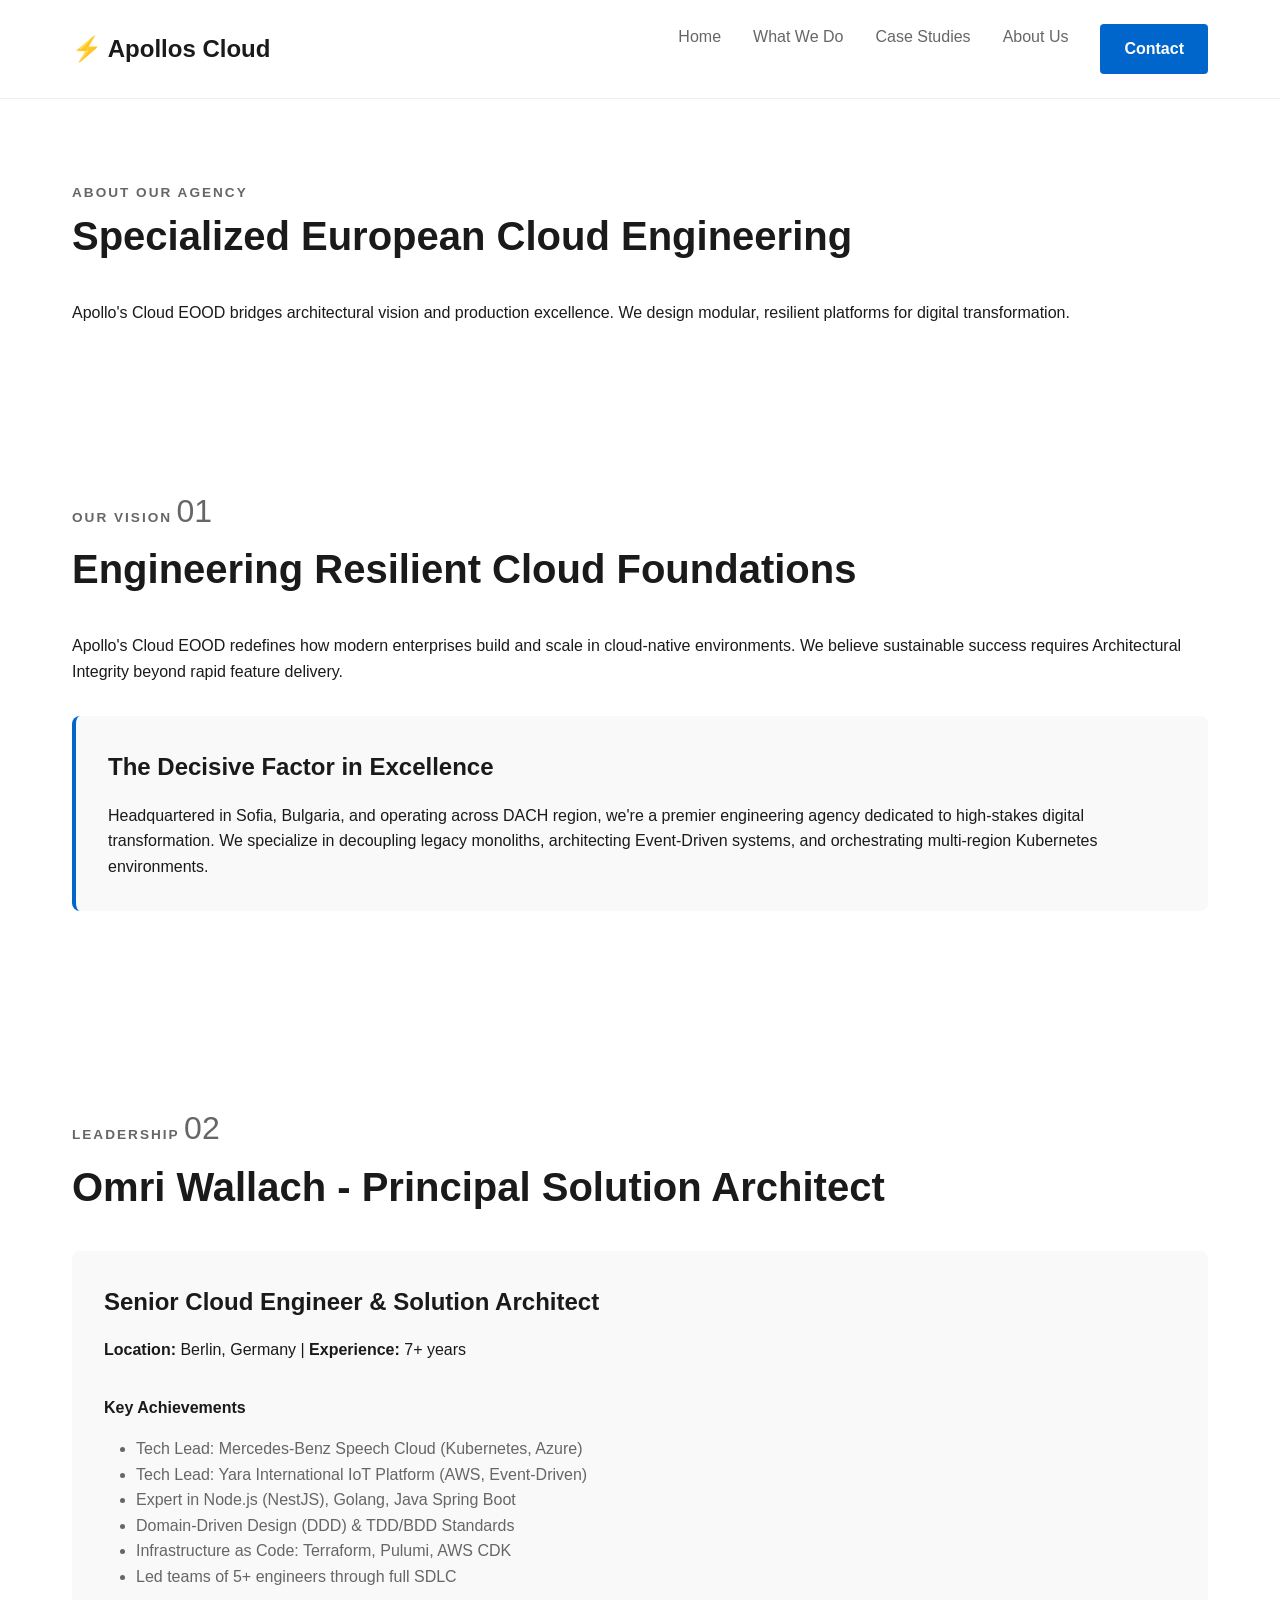
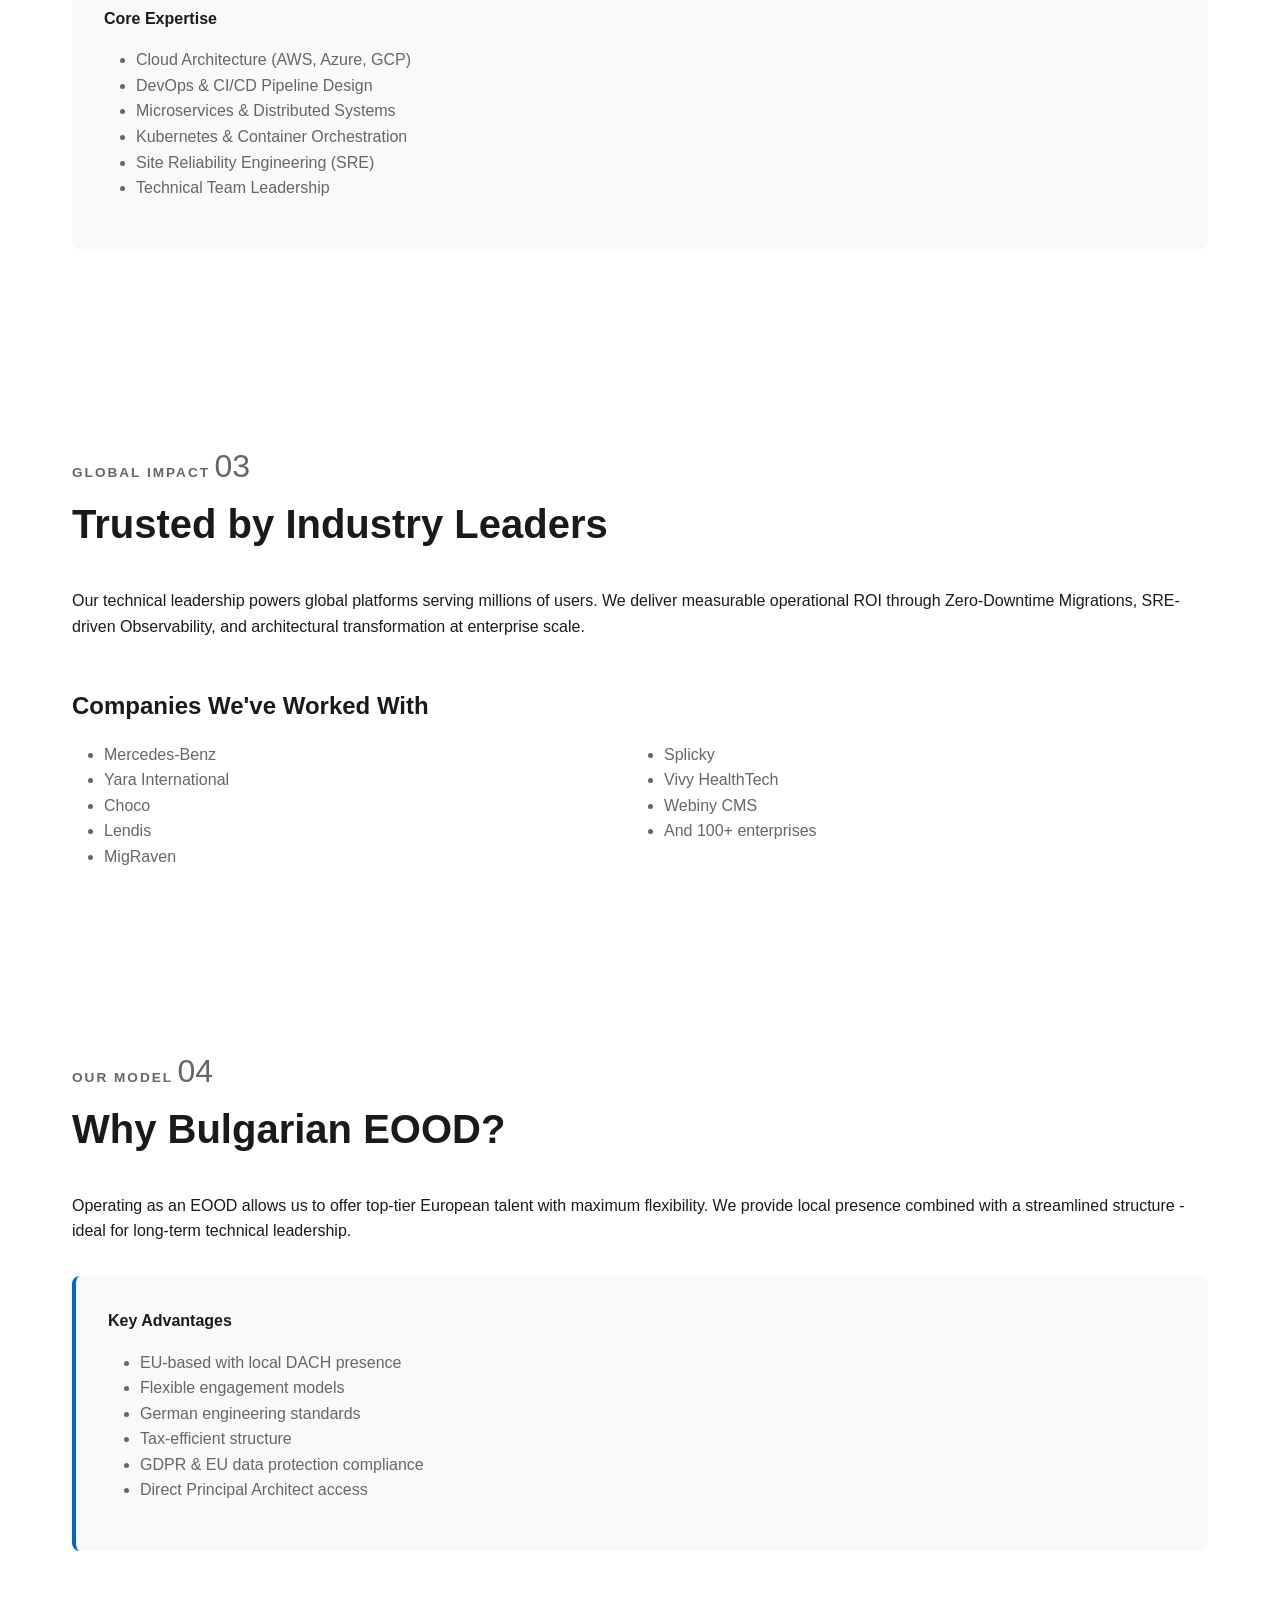
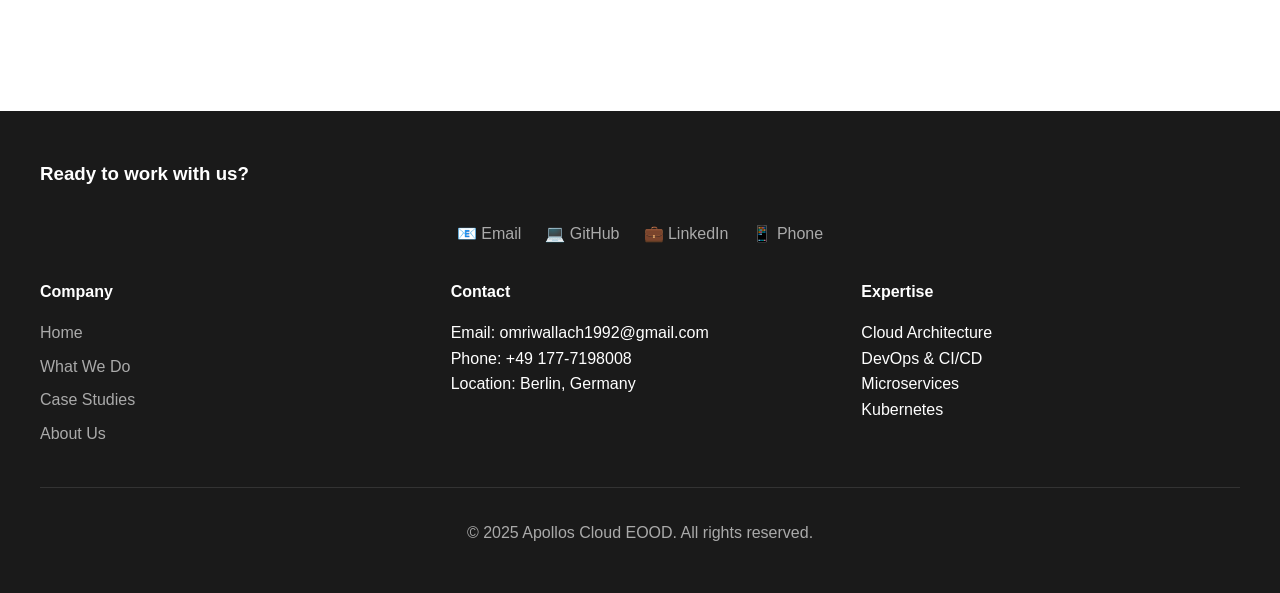
==== about-us.html @ 838e136a "feat: Add final pages - about-us and contact - about-us.html: Company vision, Omri Wallach profile, " ====
<!DOCTYPE html>
<html lang="en">
<head>
    <meta charset="UTF-8">
    <meta name="viewport" content="width=device-width, initial-scale=1.0">
    <meta name="description" content="About Us - Apollo's Cloud EOOD Leadership">
    <title>About Us | Apollos Cloud EOOD</title>
    <style>
        * { margin: 0; padding: 0; box-sizing: border-box; }
        :root {
            --primary-bg: #ffffff;
            --primary-text: #1a1a1a;
            --secondary-text: #666666;
            --accent-color: #0066cc;
            --border-color: #eeeeee;
            --light-bg: #f9f9f9;
        }
        body { font-family: -apple-system, BlinkMacSystemFont, 'Segoe UI', 'Roboto', sans-serif; color: var(--primary-text); background: var(--primary-bg); line-height: 1.6; }
        header { position: sticky; top: 0; background: var(--primary-bg); border-bottom: 1px solid var(--border-color); padding: 1.5rem 0; z-index: 1000; }
        .header-container { max-width: 1200px; margin: 0 auto; padding: 0 2rem; display: flex; justify-content: space-between; align-items: center; }
        .logo { font-size: 1.5rem; font-weight: 700; text-decoration: none; color: var(--primary-text); }
        nav { display: flex; gap: 2rem; }
        nav a { color: var(--secondary-text); text-decoration: none; font-weight: 500; transition: color 0.3s ease; }
        nav a:hover { color: var(--accent-color); }
        .cta-button { background: var(--accent-color); color: white; padding: 0.75rem 1.5rem; border-radius: 4px; text-decoration: none; font-weight: 600; }
        section { padding: 5rem 2rem; max-width: 1200px; margin: 0 auto; }
        .section-label { font-size: 0.85rem; color: var(--secondary-text); font-weight: 700; letter-spacing: 2px; text-transform: uppercase; margin-bottom: 1rem; }
        .section-number { font-size: 2rem; color: var(--secondary-text); font-weight: 300; margin-bottom: 2rem; }
        section h2 { font-size: 2.5rem; margin-bottom: 2rem; }
        section h3 { font-size: 1.5rem; margin-bottom: 1rem; }
        .team-member { padding: 2rem; background: var(--light-bg); border-radius: 8px; margin: 2rem 0; }
        .team-member h3 { margin-top: 0; }
        .highlight { background: var(--light-bg); padding: 2rem; border-radius: 8px; margin: 2rem 0; border-left: 4px solid var(--accent-color); }
        footer { background: var(--primary-text); color: white; padding: 3rem 2rem; margin-top: 3rem; }
        .footer-container { max-width: 1200px; margin: 0 auto; }
        .footer-grid { display: grid; grid-template-columns: repeat(auto-fit, minmax(250px, 1fr)); gap: 2rem; margin-bottom: 2rem; }
        .footer-section h4 { margin-bottom: 1rem; }
        .footer-section a { display: block; color: #aaaaaa; text-decoration: none; margin-bottom: 0.5rem; }
        .footer-bottom { border-top: 1px solid #333333; padding-top: 2rem; text-align: center; color: #aaaaaa; }
        .contact-links { display: flex; gap: 1.5rem; flex-wrap: wrap; justify-content: center; margin: 2rem 0; }
        .contact-link { color: #aaaaaa; text-decoration: none; }
        @media (max-width: 768px) { nav { display: none; } section h2 { font-size: 1.8rem; } }
    </style>
</head>
<body>
    <header>
        <div class="header-container">
            <a href="index.html" class="logo">⚡ Apollos Cloud</a>
            <nav>
                <a href="index.html">Home</a>
                <a href="what-we-do.html">What We Do</a>
                <a href="case-studies.html">Case Studies</a>
                <a href="about-us.html">About Us</a>
                <a href="contact.html" class="cta-button">Contact</a>
            </nav>
        </div>
    </header>

    <section>
        <span class="section-label">About Our Agency</span>
        <h2>Specialized European Cloud Engineering</h2>
        <p>Apollo's Cloud EOOD bridges architectural vision and production excellence. We design modular, resilient platforms for digital transformation.</p>
    </section>

    <section>
        <span class="section-label">Our Vision</span>
        <span class="section-number">01</span>
        <h2>Engineering Resilient Cloud Foundations</h2>
        <p>Apollo's Cloud EOOD redefines how modern enterprises build and scale in cloud-native environments. We believe sustainable success requires Architectural Integrity beyond rapid feature delivery.</p>
        <div class="highlight">
            <h3>The Decisive Factor in Excellence</h3>
            <p>Headquartered in Sofia, Bulgaria, and operating across DACH region, we're a premier engineering agency dedicated to high-stakes digital transformation. We specialize in decoupling legacy monoliths, architecting Event-Driven systems, and orchestrating multi-region Kubernetes environments.</p>
        </div>
    </section>

    <section>
        <span class="section-label">Leadership</span>
        <span class="section-number">02</span>
        <h2>Omri Wallach - Principal Solution Architect</h2>
        
        <div class="team-member">
            <h3>Senior Cloud Engineer & Solution Architect</h3>
            <p><strong>Location:</strong> Berlin, Germany | <strong>Experience:</strong> 7+ years</p>
            
            <h4 style="margin-top: 2rem;">Key Achievements</h4>
            <ul style="margin: 1rem 0 1rem 2rem; color: var(--secondary-text);">
                <li>Tech Lead: Mercedes-Benz Speech Cloud (Kubernetes, Azure)</li>
                <li>Tech Lead: Yara International IoT Platform (AWS, Event-Driven)</li>
                <li>Expert in Node.js (NestJS), Golang, Java Spring Boot</li>
                <li>Domain-Driven Design (DDD) & TDD/BDD Standards</li>
                <li>Infrastructure as Code: Terraform, Pulumi, AWS CDK</li>
                <li>Led teams of 5+ engineers through full SDLC</li>
            </ul>

            <h4>Core Expertise</h4>
            <ul style="margin: 1rem 0 1rem 2rem; color: var(--secondary-text);">
                <li>Cloud Architecture (AWS, Azure, GCP)</li>
                <li>DevOps & CI/CD Pipeline Design</li>
                <li>Microservices & Distributed Systems</li>
                <li>Kubernetes & Container Orchestration</li>
                <li>Site Reliability Engineering (SRE)</li>
                <li>Technical Team Leadership</li>
            </ul>
        </div>
    </section>

    <section>
        <span class="section-label">Global Impact</span>
        <span class="section-number">03</span>
        <h2>Trusted by Industry Leaders</h2>
        <p>Our technical leadership powers global platforms serving millions of users. We deliver measurable operational ROI through Zero-Downtime Migrations, SRE-driven Observability, and architectural transformation at enterprise scale.</p>

        <h3 style="margin-top: 3rem;">Companies We've Worked With</h3>
        <ul style="margin: 1rem 0 1rem 2rem; color: var(--secondary-text); columns: 2;">
            <li>Mercedes-Benz</li>
            <li>Yara International</li>
            <li>Choco</li>
            <li>Lendis</li>
            <li>MigRaven</li>
            <li>Splicky</li>
            <li>Vivy HealthTech</li>
            <li>Webiny CMS</li>
            <li>And 100+ enterprises</li>
        </ul>
    </section>

    <section>
        <span class="section-label">Our Model</span>
        <span class="section-number">04</span>
        <h2>Why Bulgarian EOOD?</h2>
        <p>Operating as an EOOD allows us to offer top-tier European talent with maximum flexibility. We provide local presence combined with a streamlined structure - ideal for long-term technical leadership.</p>
        
        <div class="highlight">
            <h4>Key Advantages</h4>
            <ul style="margin: 1rem 0 1rem 2rem; color: var(--secondary-text);">
                <li>EU-based with local DACH presence</li>
                <li>Flexible engagement models</li>
                <li>German engineering standards</li>
                <li>Tax-efficient structure</li>
                <li>GDPR & EU data protection compliance</li>
                <li>Direct Principal Architect access</li>
            </ul>
        </div>
    </section>

    <footer>
        <div class="footer-container">
            <h3>Ready to work with us?</h3>
            <div class="contact-links">
                <a href="mailto:omriwallach1992@gmail.com" class="contact-link">📧 Email</a>
                <a href="https://github.com/omriwa" target="_blank" class="contact-link">💻 GitHub</a>
                <a href="https://linkedin.com/in/omri-wallach-19989a113" target="_blank" class="contact-link">💼 LinkedIn</a>
                <a href="tel:+4901771198008" class="contact-link">📱 Phone</a>
            </div>
            <div class="footer-grid">
                <div class="footer-section">
                    <h4>Company</h4>
                    <a href="index.html">Home</a>
                    <a href="what-we-do.html">What We Do</a>
                    <a href="case-studies.html">Case Studies</a>
                    <a href="about-us.html">About Us</a>
                </div>
                <div class="footer-section">
                    <h4>Contact</h4>
                    <p>Email: omriwallach1992@gmail.com</p>
                    <p>Phone: +49 177-7198008</p>
                    <p>Location: Berlin, Germany</p>
                </div>
                <div class="footer-section">
                    <h4>Expertise</h4>
                    <p>Cloud Architecture</p>
                    <p>DevOps & CI/CD</p>
                    <p>Microservices</p>
                    <p>Kubernetes</p>
                </div>
            </div>
            <div class="footer-bottom">
                <p>&copy; 2025 Apollos Cloud EOOD. All rights reserved.</p>
            </div>
        </div>
    </footer>
</body>
</html>
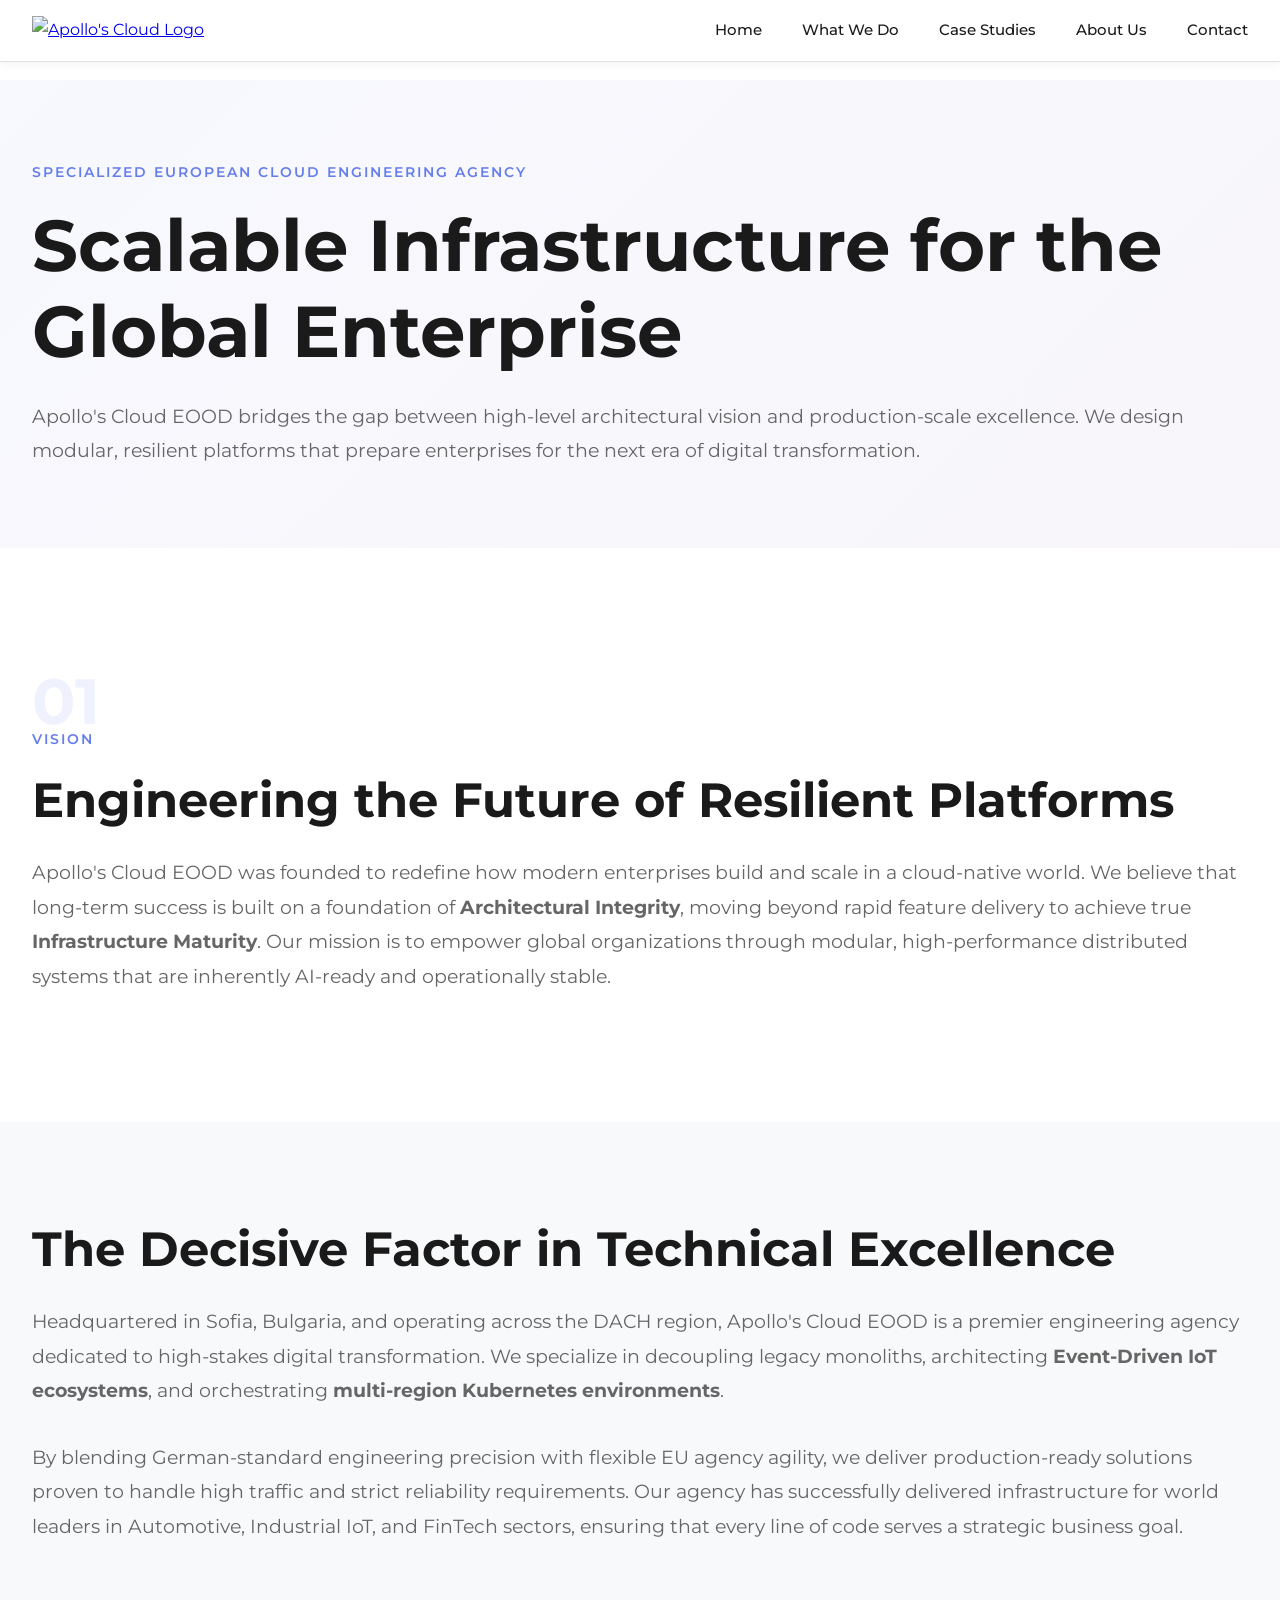
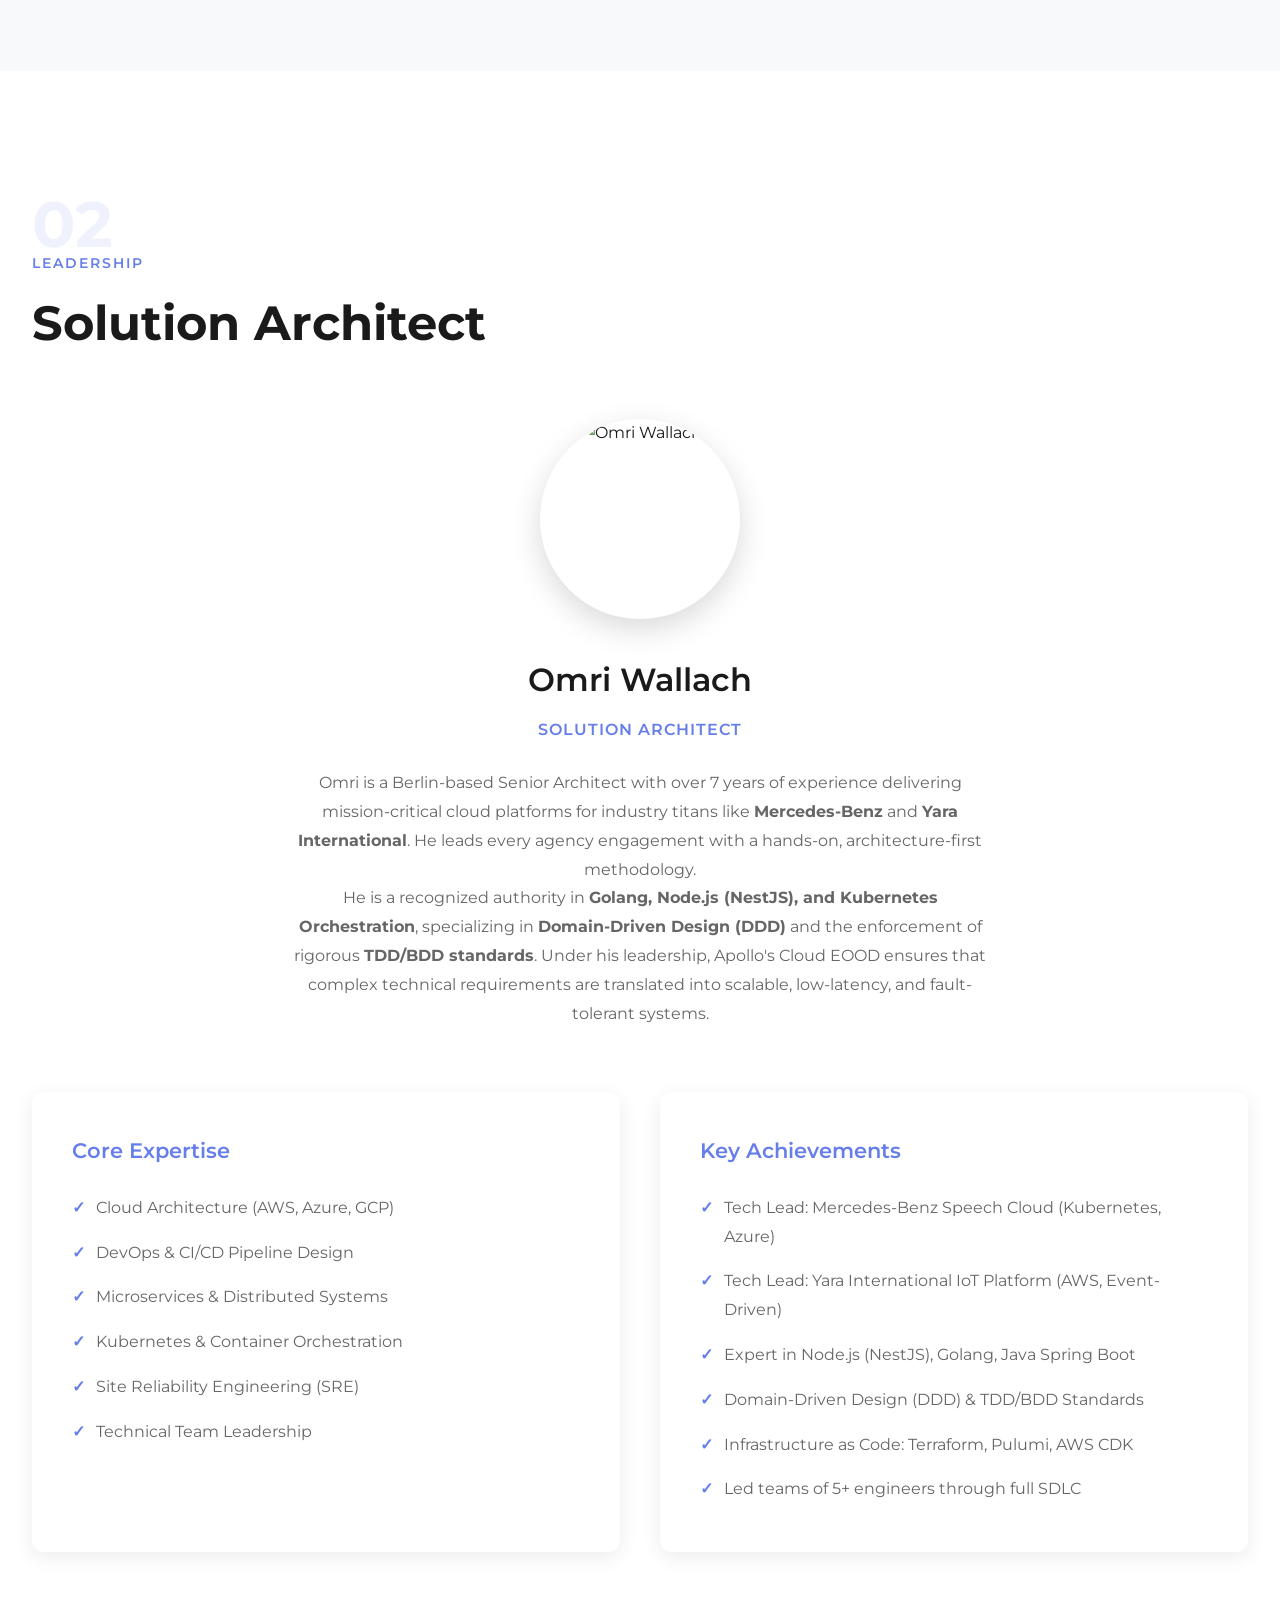
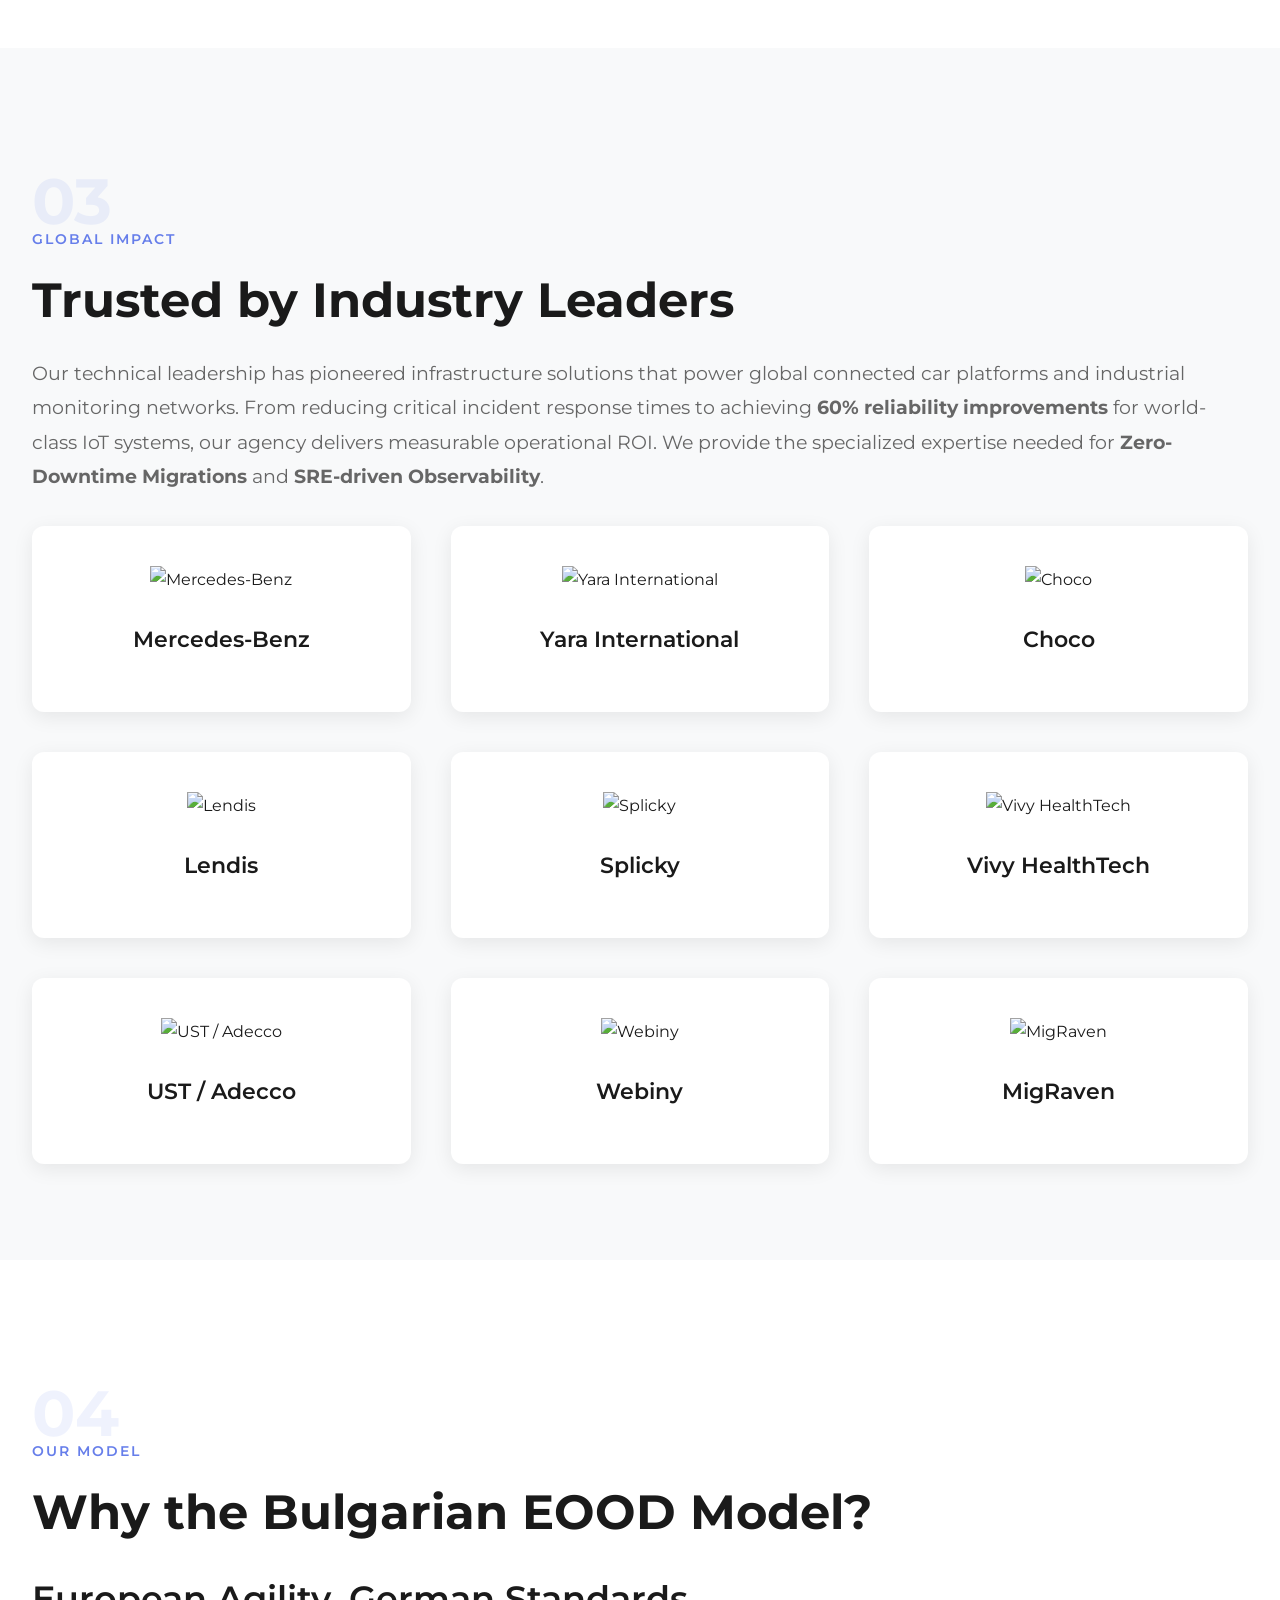
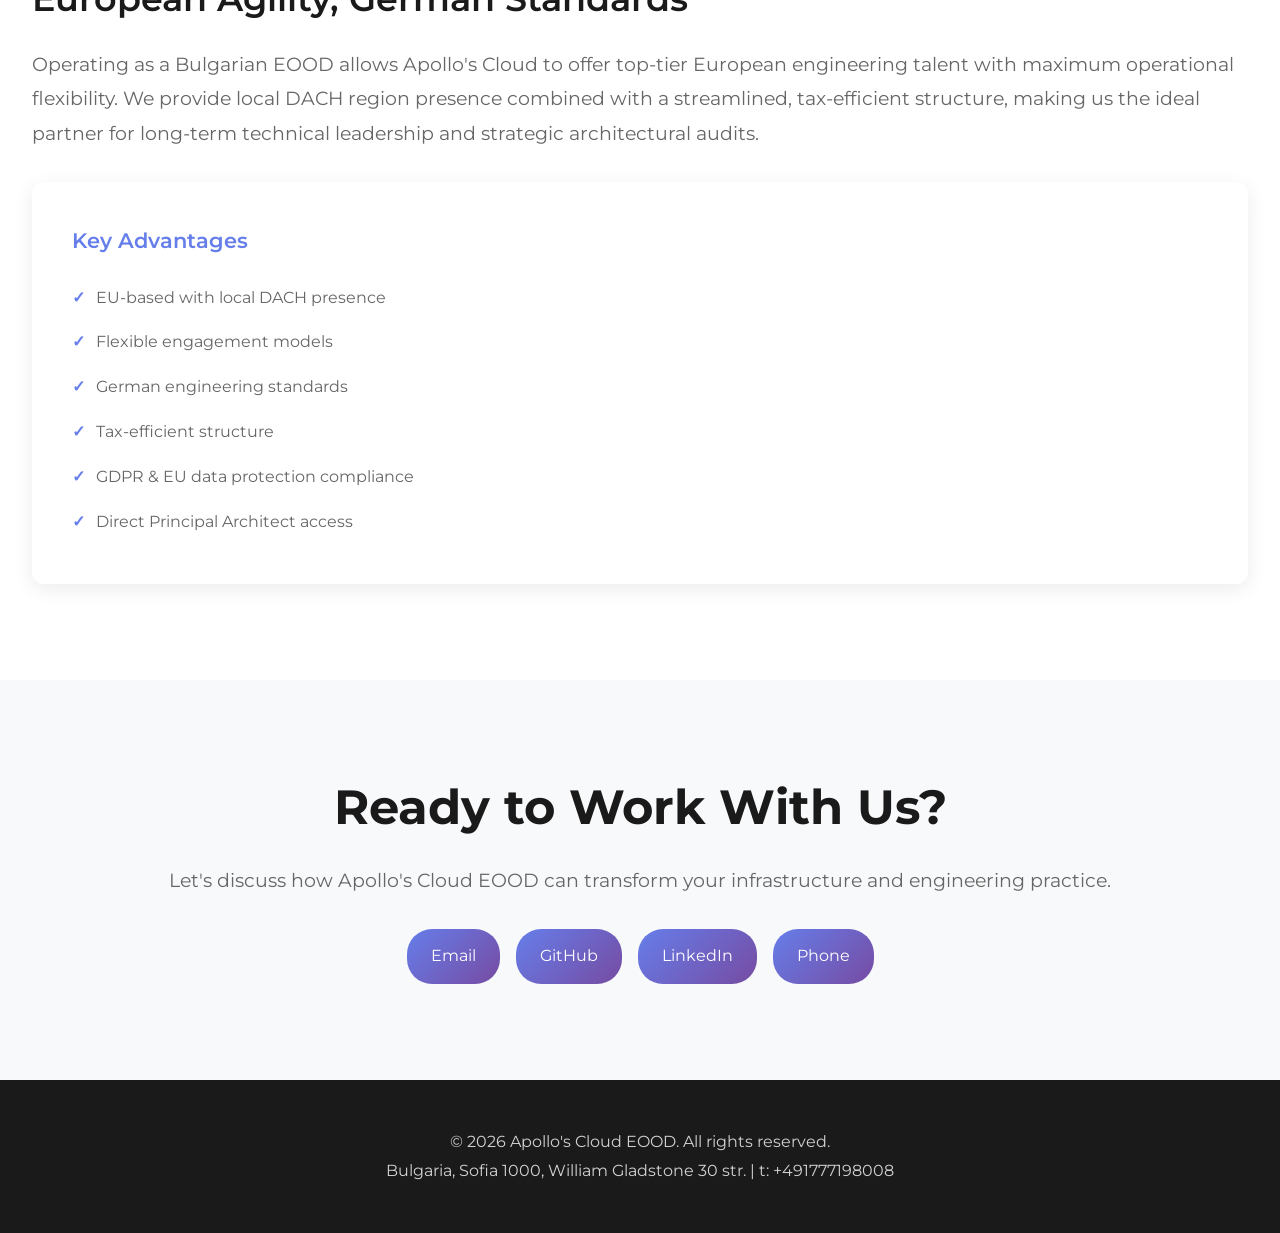
==== commit 822b4f35: "feat: Add detailed case study pages, update case-studies/about-us/contact with full content from apo" ====
--- a/about-us.html
+++ b/about-us.html
@@ -3,181 +3,187 @@
 <head>
     <meta charset="UTF-8">
     <meta name="viewport" content="width=device-width, initial-scale=1.0">
-    <meta name="description" content="About Us - Apollo's Cloud EOOD Leadership">
-    <title>About Us | Apollos Cloud EOOD</title>
-    <style>
-        * { margin: 0; padding: 0; box-sizing: border-box; }
-        :root {
-            --primary-bg: #ffffff;
-            --primary-text: #1a1a1a;
-            --secondary-text: #666666;
-            --accent-color: #0066cc;
-            --border-color: #eeeeee;
-            --light-bg: #f9f9f9;
-        }
-        body { font-family: -apple-system, BlinkMacSystemFont, 'Segoe UI', 'Roboto', sans-serif; color: var(--primary-text); background: var(--primary-bg); line-height: 1.6; }
-        header { position: sticky; top: 0; background: var(--primary-bg); border-bottom: 1px solid var(--border-color); padding: 1.5rem 0; z-index: 1000; }
-        .header-container { max-width: 1200px; margin: 0 auto; padding: 0 2rem; display: flex; justify-content: space-between; align-items: center; }
-        .logo { font-size: 1.5rem; font-weight: 700; text-decoration: none; color: var(--primary-text); }
-        nav { display: flex; gap: 2rem; }
-        nav a { color: var(--secondary-text); text-decoration: none; font-weight: 500; transition: color 0.3s ease; }
-        nav a:hover { color: var(--accent-color); }
-        .cta-button { background: var(--accent-color); color: white; padding: 0.75rem 1.5rem; border-radius: 4px; text-decoration: none; font-weight: 600; }
-        section { padding: 5rem 2rem; max-width: 1200px; margin: 0 auto; }
-        .section-label { font-size: 0.85rem; color: var(--secondary-text); font-weight: 700; letter-spacing: 2px; text-transform: uppercase; margin-bottom: 1rem; }
-        .section-number { font-size: 2rem; color: var(--secondary-text); font-weight: 300; margin-bottom: 2rem; }
-        section h2 { font-size: 2.5rem; margin-bottom: 2rem; }
-        section h3 { font-size: 1.5rem; margin-bottom: 1rem; }
-        .team-member { padding: 2rem; background: var(--light-bg); border-radius: 8px; margin: 2rem 0; }
-        .team-member h3 { margin-top: 0; }
-        .highlight { background: var(--light-bg); padding: 2rem; border-radius: 8px; margin: 2rem 0; border-left: 4px solid var(--accent-color); }
-        footer { background: var(--primary-text); color: white; padding: 3rem 2rem; margin-top: 3rem; }
-        .footer-container { max-width: 1200px; margin: 0 auto; }
-        .footer-grid { display: grid; grid-template-columns: repeat(auto-fit, minmax(250px, 1fr)); gap: 2rem; margin-bottom: 2rem; }
-        .footer-section h4 { margin-bottom: 1rem; }
-        .footer-section a { display: block; color: #aaaaaa; text-decoration: none; margin-bottom: 0.5rem; }
-        .footer-bottom { border-top: 1px solid #333333; padding-top: 2rem; text-align: center; color: #aaaaaa; }
-        .contact-links { display: flex; gap: 1.5rem; flex-wrap: wrap; justify-content: center; margin: 2rem 0; }
-        .contact-link { color: #aaaaaa; text-decoration: none; }
-        @media (max-width: 768px) { nav { display: none; } section h2 { font-size: 1.8rem; } }
-    </style>
+    <title>About Us | Apollo's Cloud EOOD</title>
+    <meta name="description" content="Specialized European Cloud Engineering Agency. Scalable Infrastructure for the Global Enterprise. Led by Solution Architect Omri Wallach.">
+    <link rel="icon" href="https://apollos-cloud.eu/wp-content/uploads/2026/02/cropped-apollos.business.logo_-scaled-1-32x32.png" sizes="32x32">
+    <link href="https://fonts.googleapis.com/css2?family=Montserrat:wght@400;500;600;700&display=swap" rel="stylesheet">
+    <link rel="stylesheet" href="css/style.css">
 </head>
 <body>
     <header>
         <div class="header-container">
-            <a href="index.html" class="logo">⚡ Apollos Cloud</a>
+            <a href="index.html" class="logo">
+                <img src="https://apollos-cloud.eu/wp-content/uploads/2026/02/cropped-apollos.business.logo_-1-scaled-1-235x165.png" alt="Apollo's Cloud Logo">
+            </a>
             <nav>
-                <a href="index.html">Home</a>
-                <a href="what-we-do.html">What We Do</a>
-                <a href="case-studies.html">Case Studies</a>
-                <a href="about-us.html">About Us</a>
-                <a href="contact.html" class="cta-button">Contact</a>
+                <ul>
+                    <li><a href="index.html">Home</a></li>
+                    <li><a href="what-we-do.html">What We Do</a></li>
+                    <li><a href="case-studies.html">Case Studies</a></li>
+                    <li><a href="about-us.html">About Us</a></li>
+                    <li><a href="contact.html">Contact</a></li>
+                </ul>
             </nav>
         </div>
     </header>
 
-    <section>
-        <span class="section-label">About Our Agency</span>
-        <h2>Specialized European Cloud Engineering</h2>
-        <p>Apollo's Cloud EOOD bridges architectural vision and production excellence. We design modular, resilient platforms for digital transformation.</p>
-    </section>
-
-    <section>
-        <span class="section-label">Our Vision</span>
-        <span class="section-number">01</span>
-        <h2>Engineering Resilient Cloud Foundations</h2>
-        <p>Apollo's Cloud EOOD redefines how modern enterprises build and scale in cloud-native environments. We believe sustainable success requires Architectural Integrity beyond rapid feature delivery.</p>
-        <div class="highlight">
-            <h3>The Decisive Factor in Excellence</h3>
-            <p>Headquartered in Sofia, Bulgaria, and operating across DACH region, we're a premier engineering agency dedicated to high-stakes digital transformation. We specialize in decoupling legacy monoliths, architecting Event-Driven systems, and orchestrating multi-region Kubernetes environments.</p>
+    <section class="hero" style="min-height: auto; padding: 5rem 0 3rem;">
+        <div class="container">
+            <div class="section-label">Specialized European Cloud Engineering Agency</div>
+            <h1>Scalable Infrastructure for the Global Enterprise</h1>
+            <p class="lead-text">Apollo's Cloud EOOD bridges the gap between high-level architectural vision and production-scale excellence. We design modular, resilient platforms that prepare enterprises for the next era of digital transformation.</p>
         </div>
     </section>
 
     <section>
-        <span class="section-label">Leadership</span>
-        <span class="section-number">02</span>
-        <h2>Omri Wallach - Principal Solution Architect</h2>
-        
-        <div class="team-member">
-            <h3>Senior Cloud Engineer & Solution Architect</h3>
-            <p><strong>Location:</strong> Berlin, Germany | <strong>Experience:</strong> 7+ years</p>
-            
-            <h4 style="margin-top: 2rem;">Key Achievements</h4>
-            <ul style="margin: 1rem 0 1rem 2rem; color: var(--secondary-text);">
-                <li>Tech Lead: Mercedes-Benz Speech Cloud (Kubernetes, Azure)</li>
-                <li>Tech Lead: Yara International IoT Platform (AWS, Event-Driven)</li>
-                <li>Expert in Node.js (NestJS), Golang, Java Spring Boot</li>
-                <li>Domain-Driven Design (DDD) & TDD/BDD Standards</li>
-                <li>Infrastructure as Code: Terraform, Pulumi, AWS CDK</li>
-                <li>Led teams of 5+ engineers through full SDLC</li>
-            </ul>
+        <div class="container">
+            <div class="section-number">01</div>
+            <div class="section-label">Vision</div>
+            <h2>Engineering the Future of Resilient Platforms</h2>
+            <p class="lead-text">Apollo's Cloud EOOD was founded to redefine how modern enterprises build and scale in a cloud-native world. We believe that long-term success is built on a foundation of <strong>Architectural Integrity</strong>, moving beyond rapid feature delivery to achieve true <strong>Infrastructure Maturity</strong>. Our mission is to empower global organizations through modular, high-performance distributed systems that are inherently AI-ready and operationally stable.</p>
+        </div>
+    </section>
 
-            <h4>Core Expertise</h4>
-            <ul style="margin: 1rem 0 1rem 2rem; color: var(--secondary-text);">
-                <li>Cloud Architecture (AWS, Azure, GCP)</li>
-                <li>DevOps & CI/CD Pipeline Design</li>
-                <li>Microservices & Distributed Systems</li>
-                <li>Kubernetes & Container Orchestration</li>
-                <li>Site Reliability Engineering (SRE)</li>
-                <li>Technical Team Leadership</li>
-            </ul>
+    <section class="section-gray">
+        <div class="container">
+            <h2>The Decisive Factor in Technical Excellence</h2>
+            <p class="lead-text">Headquartered in Sofia, Bulgaria, and operating across the DACH region, Apollo's Cloud EOOD is a premier engineering agency dedicated to high-stakes digital transformation. We specialize in decoupling legacy monoliths, architecting <strong>Event-Driven IoT ecosystems</strong>, and orchestrating <strong>multi-region Kubernetes environments</strong>.</p>
+            <p class="lead-text">By blending German-standard engineering precision with flexible EU agency agility, we deliver production-ready solutions proven to handle high traffic and strict reliability requirements. Our agency has successfully delivered infrastructure for world leaders in Automotive, Industrial IoT, and FinTech sectors, ensuring that every line of code serves a strategic business goal.</p>
         </div>
     </section>
 
     <section>
-        <span class="section-label">Global Impact</span>
-        <span class="section-number">03</span>
-        <h2>Trusted by Industry Leaders</h2>
-        <p>Our technical leadership powers global platforms serving millions of users. We deliver measurable operational ROI through Zero-Downtime Migrations, SRE-driven Observability, and architectural transformation at enterprise scale.</p>
+        <div class="container">
+            <div class="section-number">02</div>
+            <div class="section-label">Leadership</div>
+            <h2>Solution Architect</h2>
+            <div class="team-section">
+                <div class="team-avatar">
+                    <img src="https://apollos-cloud.eu/wp-content/uploads/2026/02/omri_wallach_profile-300x200.jpg" alt="Omri Wallach">
+                </div>
+                <h3 class="team-name">Omri Wallach</h3>
+                <p class="team-title">Solution Architect</p>
+                <p class="team-bio">Omri is a Berlin-based Senior Architect with over 7 years of experience delivering mission-critical cloud platforms for industry titans like <strong>Mercedes-Benz</strong> and <strong>Yara International</strong>. He leads every agency engagement with a hands-on, architecture-first methodology.</p>
+                <p class="team-bio">He is a recognized authority in <strong>Golang, Node.js (NestJS), and Kubernetes Orchestration</strong>, specializing in <strong>Domain-Driven Design (DDD)</strong> and the enforcement of rigorous <strong>TDD/BDD standards</strong>. Under his leadership, Apollo's Cloud EOOD ensures that complex technical requirements are translated into scalable, low-latency, and fault-tolerant systems.</p>
+            </div>
 
-        <h3 style="margin-top: 3rem;">Companies We've Worked With</h3>
-        <ul style="margin: 1rem 0 1rem 2rem; color: var(--secondary-text); columns: 2;">
-            <li>Mercedes-Benz</li>
-            <li>Yara International</li>
-            <li>Choco</li>
-            <li>Lendis</li>
-            <li>MigRaven</li>
-            <li>Splicky</li>
-            <li>Vivy HealthTech</li>
-            <li>Webiny CMS</li>
-            <li>And 100+ enterprises</li>
-        </ul>
+            <div class="services-grid" style="margin-top: 3rem;">
+                <div class="service-card">
+                    <h4>Core Expertise</h4>
+                    <ul>
+                        <li>Cloud Architecture (AWS, Azure, GCP)</li>
+                        <li>DevOps & CI/CD Pipeline Design</li>
+                        <li>Microservices & Distributed Systems</li>
+                        <li>Kubernetes & Container Orchestration</li>
+                        <li>Site Reliability Engineering (SRE)</li>
+                        <li>Technical Team Leadership</li>
+                    </ul>
+                </div>
+                <div class="service-card">
+                    <h4>Key Achievements</h4>
+                    <ul>
+                        <li>Tech Lead: Mercedes-Benz Speech Cloud (Kubernetes, Azure)</li>
+                        <li>Tech Lead: Yara International IoT Platform (AWS, Event-Driven)</li>
+                        <li>Expert in Node.js (NestJS), Golang, Java Spring Boot</li>
+                        <li>Domain-Driven Design (DDD) & TDD/BDD Standards</li>
+                        <li>Infrastructure as Code: Terraform, Pulumi, AWS CDK</li>
+                        <li>Led teams of 5+ engineers through full SDLC</li>
+                    </ul>
+                </div>
+            </div>
+        </div>
+    </section>
+
+    <section class="section-gray">
+        <div class="container">
+            <div class="section-number">03</div>
+            <div class="section-label">Global Impact</div>
+            <h2>Trusted by Industry Leaders</h2>
+            <p class="lead-text">Our technical leadership has pioneered infrastructure solutions that power global connected car platforms and industrial monitoring networks. From reducing critical incident response times to achieving <strong>60% reliability improvements</strong> for world-class IoT systems, our agency delivers measurable operational ROI. We provide the specialized expertise needed for <strong>Zero-Downtime Migrations</strong> and <strong>SRE-driven Observability</strong>.</p>
+
+            <div class="clients-grid" style="margin-top: 2rem;">
+                <div class="client-card">
+                    <img src="https://apollos-cloud.eu/wp-content/uploads/2026/02/mercedes-benz-kubernetes-cloud-architecture.svg" alt="Mercedes-Benz">
+                    <h4>Mercedes-Benz</h4>
+                </div>
+                <div class="client-card">
+                    <img src="https://apollos-cloud.eu/wp-content/uploads/2026/02/yara-international-aws-iot-architecture.svg" alt="Yara International">
+                    <h4>Yara International</h4>
+                </div>
+                <div class="client-card">
+                    <img src="https://apollos-cloud.eu/wp-content/uploads/2026/02/choco-aws-serverless-distributed-systems.jpeg" alt="Choco">
+                    <h4>Choco</h4>
+                </div>
+                <div class="client-card">
+                    <img src="https://apollos-cloud.eu/wp-content/uploads/2026/02/lendis-aws-microservices-migration.webp" alt="Lendis">
+                    <h4>Lendis</h4>
+                </div>
+                <div class="client-card">
+                    <img src="https://apollos-cloud.eu/wp-content/uploads/2026/02/splicky-adtech-node-react-migration.svg" alt="Splicky">
+                    <h4>Splicky</h4>
+                </div>
+                <div class="client-card">
+                    <img src="https://apollos-cloud.eu/wp-content/uploads/2026/02/vivy-healthtech-aws-microservices.svg" alt="Vivy HealthTech">
+                    <h4>Vivy HealthTech</h4>
+                </div>
+                <div class="client-card">
+                    <img src="https://apollos-cloud.eu/wp-content/uploads/2026/02/adecco-azure-nestjs-cloud-migration.svg" alt="UST / Adecco">
+                    <h4>UST / Adecco</h4>
+                </div>
+                <div class="client-card">
+                    <img src="https://apollos-cloud.eu/wp-content/uploads/2026/02/webiny-serverless-pulumi-infrastructure.png" alt="Webiny">
+                    <h4>Webiny</h4>
+                </div>
+                <div class="client-card">
+                    <img src="https://apollos-cloud.eu/wp-content/uploads/2026/02/migraven-it-security-react-visualization.png" alt="MigRaven">
+                    <h4>MigRaven</h4>
+                </div>
+            </div>
+        </div>
     </section>
 
     <section>
-        <span class="section-label">Our Model</span>
-        <span class="section-number">04</span>
-        <h2>Why Bulgarian EOOD?</h2>
-        <p>Operating as an EOOD allows us to offer top-tier European talent with maximum flexibility. We provide local presence combined with a streamlined structure - ideal for long-term technical leadership.</p>
-        
-        <div class="highlight">
-            <h4>Key Advantages</h4>
-            <ul style="margin: 1rem 0 1rem 2rem; color: var(--secondary-text);">
-                <li>EU-based with local DACH presence</li>
-                <li>Flexible engagement models</li>
-                <li>German engineering standards</li>
-                <li>Tax-efficient structure</li>
-                <li>GDPR & EU data protection compliance</li>
-                <li>Direct Principal Architect access</li>
-            </ul>
+        <div class="container">
+            <div class="section-number">04</div>
+            <div class="section-label">Our Model</div>
+            <h2>Why the Bulgarian EOOD Model?</h2>
+            <h3>European Agility, German Standards</h3>
+            <p class="lead-text">Operating as a Bulgarian EOOD allows Apollo's Cloud to offer top-tier European engineering talent with maximum operational flexibility. We provide local DACH region presence combined with a streamlined, tax-efficient structure, making us the ideal partner for long-term technical leadership and strategic architectural audits.</p>
+
+            <div class="services-grid" style="margin-top: 2rem;">
+                <div class="service-card">
+                    <h4>Key Advantages</h4>
+                    <ul>
+                        <li>EU-based with local DACH presence</li>
+                        <li>Flexible engagement models</li>
+                        <li>German engineering standards</li>
+                        <li>Tax-efficient structure</li>
+                        <li>GDPR & EU data protection compliance</li>
+                        <li>Direct Principal Architect access</li>
+                    </ul>
+                </div>
+            </div>
+        </div>
+    </section>
+
+    <section class="section-gray" style="text-align: center;">
+        <div class="container">
+            <h2>Ready to Work With Us?</h2>
+            <p class="lead-text">Let's discuss how Apollo's Cloud EOOD can transform your infrastructure and engineering practice.</p>
+            <div class="social-links" style="justify-content: center; margin-top: 2rem;">
+                <a href="mailto:omriwallach1992@gmail.com">Email</a>
+                <a href="https://github.com/omriwa">GitHub</a>
+                <a href="https://linkedin.com/in/omri-wallach-19989a113">LinkedIn</a>
+                <a href="tel:+491777198008">Phone</a>
+            </div>
         </div>
     </section>
 
     <footer>
-        <div class="footer-container">
-            <h3>Ready to work with us?</h3>
-            <div class="contact-links">
-                <a href="mailto:omriwallach1992@gmail.com" class="contact-link">📧 Email</a>
-                <a href="https://github.com/omriwa" target="_blank" class="contact-link">💻 GitHub</a>
-                <a href="https://linkedin.com/in/omri-wallach-19989a113" target="_blank" class="contact-link">💼 LinkedIn</a>
-                <a href="tel:+4901771198008" class="contact-link">📱 Phone</a>
-            </div>
-            <div class="footer-grid">
-                <div class="footer-section">
-                    <h4>Company</h4>
-                    <a href="index.html">Home</a>
-                    <a href="what-we-do.html">What We Do</a>
-                    <a href="case-studies.html">Case Studies</a>
-                    <a href="about-us.html">About Us</a>
-                </div>
-                <div class="footer-section">
-                    <h4>Contact</h4>
-                    <p>Email: omriwallach1992@gmail.com</p>
-                    <p>Phone: +49 177-7198008</p>
-                    <p>Location: Berlin, Germany</p>
-                </div>
-                <div class="footer-section">
-                    <h4>Expertise</h4>
-                    <p>Cloud Architecture</p>
-                    <p>DevOps & CI/CD</p>
-                    <p>Microservices</p>
-                    <p>Kubernetes</p>
-                </div>
-            </div>
-            <div class="footer-bottom">
-                <p>&copy; 2025 Apollos Cloud EOOD. All rights reserved.</p>
-            </div>
+        <div class="container">
+            <p>&copy; 2026 Apollo's Cloud EOOD. All rights reserved.</p>
+            <p>Bulgaria, Sofia 1000, William Gladstone 30 str. | t: +491777198008</p>
         </div>
     </footer>
 </body>
-</html>+</html>
--- a/css/style.css
+++ b/css/style.css
@@ -0,0 +1,551 @@
+/* Apollo's Cloud - Main Stylesheet */
+/* Color scheme based on original website */
+
+:root {
+    /* Primary Colors from original site */
+    --primary-bg: #ffffff;
+    --secondary-bg: #f8f9fa;
+    --accent-bg: #f1f3f5;
+    --primary-text: #1a1a1a;
+    --secondary-text: #666666;
+    --accent-color: #667eea;
+    --accent-secondary: #764ba2;
+    --border-color: #e0e0e0;
+    --gradient-primary: linear-gradient(135deg, #667eea 0%, #764ba2 100%);
+    --header-bg: rgba(255, 255, 255, 0.98);
+}
+
+* {
+    margin: 0;
+    padding: 0;
+    box-sizing: border-box;
+}
+
+body {
+    font-family: 'Montserrat', 'Segoe UI', Tahoma, Geneva, Verdana, sans-serif;
+    background-color: var(--primary-bg);
+    color: var(--primary-text);
+    line-height: 1.8;
+    overflow-x: hidden;
+}
+
+/* Header & Navigation */
+header {
+    position: fixed;
+    top: 0;
+    width: 100%;
+    background: var(--header-bg);
+    backdrop-filter: blur(10px);
+    border-bottom: 1px solid var(--border-color);
+    z-index: 1000;
+    padding: 1rem 0;
+    box-shadow: 0 2px 10px rgba(0,0,0,0.05);
+}
+
+.header-container {
+    max-width: 1400px;
+    margin: 0 auto;
+    padding: 0 2rem;
+    display: flex;
+    justify-content: space-between;
+    align-items: center;
+}
+
+.logo img {
+    height: 60px;
+    width: auto;
+}
+
+nav ul {
+    list-style: none;
+    display: flex;
+    gap: 2.5rem;
+    align-items: center;
+}
+
+nav a {
+    color: var(--primary-text);
+    text-decoration: none;
+    font-weight: 500;
+    font-size: 0.95rem;
+    transition: color 0.3s ease;
+    position: relative;
+}
+
+nav a:hover {
+    color: var(--accent-color);
+}
+
+nav a::after {
+    content: '';
+    position: absolute;
+    bottom: -5px;
+    left: 0;
+    width: 0;
+    height: 2px;
+    background: var(--gradient-primary);
+    transition: width 0.3s ease;
+}
+
+nav a:hover::after {
+    width: 100%;
+}
+
+/* Container */
+.container {
+    max-width: 1400px;
+    margin: 0 auto;
+    padding: 0 2rem;
+}
+
+/* Hero Section */
+.hero {
+    min-height: 90vh;
+    display: flex;
+    align-items: center;
+    margin-top: 80px;
+    padding: 6rem 0;
+    background: linear-gradient(135deg, rgba(102, 126, 234, 0.05) 0%, rgba(118, 75, 162, 0.05) 100%);
+}
+
+.hero-content {
+    max-width: 900px;
+}
+
+.section-label {
+    font-size: 0.9rem;
+    color: var(--accent-color);
+    text-transform: uppercase;
+    letter-spacing: 2px;
+    margin-bottom: 1rem;
+    font-weight: 600;
+}
+
+h1 {
+    font-size: clamp(2.5rem, 6vw, 4.5rem);
+    font-weight: 700;
+    line-height: 1.2;
+    margin-bottom: 1.5rem;
+    color: var(--primary-text);
+}
+
+h2 {
+    font-size: clamp(2rem, 4vw, 3rem);
+    font-weight: 700;
+    line-height: 1.3;
+    margin-bottom: 1.5rem;
+    color: var(--primary-text);
+}
+
+h3 {
+    font-size: clamp(1.5rem, 3vw, 2.2rem);
+    font-weight: 600;
+    margin-bottom: 1rem;
+    color: var(--primary-text);
+}
+
+h4 {
+    font-size: 1.3rem;
+    font-weight: 600;
+    margin-bottom: 0.8rem;
+    color: var(--primary-text);
+}
+
+.lead-text {
+    font-size: 1.2rem;
+    color: var(--secondary-text);
+    line-height: 1.8;
+    margin-bottom: 2rem;
+}
+
+/* Buttons */
+.cta-button {
+    display: inline-block;
+    padding: 1rem 2.5rem;
+    background: var(--gradient-primary);
+    color: white;
+    text-decoration: none;
+    border-radius: 50px;
+    font-weight: 600;
+    transition: transform 0.3s ease, box-shadow 0.3s ease;
+    margin-right: 1rem;
+    margin-top: 1rem;
+}
+
+.cta-button:hover {
+    transform: translateY(-3px);
+    box-shadow: 0 10px 25px rgba(102, 126, 234, 0.3);
+}
+
+.cta-secondary {
+    display: inline-block;
+    padding: 1rem 2.5rem;
+    border: 2px solid var(--accent-color);
+    color: var(--accent-color);
+    text-decoration: none;
+    border-radius: 50px;
+    font-weight: 600;
+    transition: all 0.3s ease;
+    margin-top: 1rem;
+}
+
+.cta-secondary:hover {
+    background: var(--accent-color);
+    color: white;
+}
+
+/* Section Styling */
+section {
+    padding: 6rem 0;
+}
+
+.section-gray {
+    background-color: var(--secondary-bg);
+}
+
+.section-light {
+    background-color: var(--accent-bg);
+}
+
+.section-number {
+    font-size: 4rem;
+    font-weight: 700;
+    color: rgba(102, 126, 234, 0.1);
+    margin-bottom: -2rem;
+}
+
+/* Client Grid */
+.clients-grid {
+    display: grid;
+    grid-template-columns: repeat(auto-fit, minmax(280px, 1fr));
+    gap: 2.5rem;
+    margin-top: 4rem;
+}
+
+.client-card {
+    background: white;
+    padding: 2.5rem;
+    border-radius: 12px;
+    box-shadow: 0 5px 20px rgba(0,0,0,0.08);
+    transition: transform 0.3s ease, box-shadow 0.3s ease;
+    text-align: center;
+}
+
+.client-card:hover {
+    transform: translateY(-10px);
+    box-shadow: 0 15px 40px rgba(102, 126, 234, 0.15);
+}
+
+.client-card img {
+    width: 100%;
+    max-width: 200px;
+    height: auto;
+    margin-bottom: 1.5rem;
+}
+
+.client-card h4 {
+    font-size: 1.4rem;
+    margin-bottom: 0.8rem;
+}
+
+.client-card p {
+    color: var(--secondary-text);
+    font-size: 0.95rem;
+}
+
+/* Services Grid */
+.services-grid {
+    display: grid;
+    grid-template-columns: repeat(auto-fit, minmax(300px, 1fr));
+    gap: 2.5rem;
+    margin-top: 4rem;
+}
+
+.service-card {
+    background: white;
+    padding: 2.5rem;
+    border-radius: 12px;
+    box-shadow: 0 5px 20px rgba(0,0,0,0.08);
+    transition: transform 0.3s ease;
+}
+
+.service-card:hover {
+    transform: translateY(-5px);
+}
+
+.service-card h4 {
+    color: var(--accent-color);
+    margin-bottom: 1rem;
+}
+
+.service-card p {
+    color: var(--secondary-text);
+    margin-bottom: 1.5rem;
+}
+
+.service-card ul {
+    list-style: none;
+}
+
+.service-card li {
+    padding: 0.5rem 0;
+    color: var(--secondary-text);
+    position: relative;
+    padding-left: 1.5rem;
+}
+
+.service-card li:before {
+    content: "✓";
+    position: absolute;
+    left: 0;
+    color: var(--accent-color);
+    font-weight: bold;
+}
+
+/* Technologies */
+.tech-grid {
+    display: grid;
+    grid-template-columns: repeat(auto-fit, minmax(350px, 1fr));
+    gap: 3rem;
+    margin-top: 4rem;
+}
+
+.tech-column {
+    background: white;
+    padding: 2.5rem;
+    border-radius: 12px;
+    box-shadow: 0 5px 20px rgba(0,0,0,0.08);
+}
+
+.tech-column h4 {
+    margin-bottom: 1rem;
+}
+
+.tech-column p {
+    color: var(--secondary-text);
+    margin-bottom: 1.5rem;
+}
+
+.tech-tags {
+    display: flex;
+    flex-wrap: wrap;
+    gap: 0.8rem;
+}
+
+.tech-tag {
+    background: var(--accent-bg);
+    padding: 0.5rem 1rem;
+    border-radius: 20px;
+    font-size: 0.9rem;
+    color: var(--primary-text);
+    border: 1px solid var(--border-color);
+}
+
+/* Features Section */
+.features-grid {
+    display: grid;
+    grid-template-columns: 1fr;
+    gap: 4rem;
+    margin-top: 4rem;
+}
+
+.feature-item {
+    display: grid;
+    grid-template-columns: 1fr 1fr;
+    gap: 3rem;
+    align-items: center;
+}
+
+.feature-item:nth-child(even) {
+    direction: rtl;
+}
+
+.feature-item:nth-child(even) > * {
+    direction: ltr;
+}
+
+.feature-content h4 {
+    color: var(--accent-color);
+    margin-bottom: 1rem;
+    font-size: 1.8rem;
+}
+
+.feature-content p {
+    color: var(--secondary-text);
+    line-height: 1.8;
+}
+
+.feature-image {
+    width: 100%;
+    border-radius: 12px;
+    box-shadow: 0 10px 30px rgba(0,0,0,0.1);
+}
+
+.feature-image img {
+    width: 100%;
+    height: auto;
+    border-radius: 12px;
+}
+
+/* Team Section */
+.team-section {
+    text-align: center;
+    max-width: 900px;
+    margin: 4rem auto;
+}
+
+.team-avatar {
+    width: 200px;
+    height: 200px;
+    border-radius: 50%;
+    margin: 0 auto 2rem;
+    overflow: hidden;
+    box-shadow: 0 10px 30px rgba(0,0,0,0.15);
+}
+
+.team-avatar img {
+    width: 100%;
+    height: 100%;
+    object-fit: cover;
+}
+
+.team-name {
+    font-size: 2rem;
+    margin-bottom: 0.5rem;
+}
+
+.team-title {
+    color: var(--accent-color);
+    font-weight: 600;
+    margin-bottom: 1.5rem;
+    text-transform: uppercase;
+    letter-spacing: 1px;
+}
+
+.team-bio {
+    color: var(--secondary-text);
+    line-height: 1.8;
+    max-width: 700px;
+    margin: 0 auto;
+}
+
+/* Contact Section */
+.contact-grid {
+    display: grid;
+    grid-template-columns: 1fr 1fr;
+    gap: 4rem;
+    margin-top: 4rem;
+}
+
+.contact-info {
+    background: white;
+    padding: 3rem;
+    border-radius: 12px;
+    box-shadow: 0 5px 20px rgba(0,0,0,0.08);
+}
+
+.contact-item {
+    margin-bottom: 2rem;
+}
+
+.contact-item h4 {
+    color: var(--accent-color);
+    margin-bottom: 0.5rem;
+}
+
+.contact-item a {
+    color: var(--primary-text);
+    text-decoration: none;
+    font-size: 1.1rem;
+    transition: color 0.3s ease;
+}
+
+.contact-item a:hover {
+    color: var(--accent-color);
+}
+
+.social-links {
+    display: flex;
+    gap: 1rem;
+    margin-top: 2rem;
+    flex-wrap: wrap;
+}
+
+.social-links a {
+    padding: 0.8rem 1.5rem;
+    background: var(--gradient-primary);
+    color: white;
+    text-decoration: none;
+    border-radius: 25px;
+    transition: transform 0.3s ease;
+}
+
+.social-links a:hover {
+    transform: translateY(-3px);
+}
+
+/* Footer */
+footer {
+    background: var(--primary-text);
+    color: white;
+    padding: 3rem 0;
+    text-align: center;
+}
+
+footer p {
+    opacity: 0.8;
+}
+
+/* Responsive */
+@media (max-width: 768px) {
+    nav ul {
+        display: none;
+    }
+
+    .hero {
+        min-height: 70vh;
+    }
+
+    .feature-item,
+    .contact-grid {
+        grid-template-columns: 1fr;
+    }
+
+    .feature-item:nth-child(even) {
+        direction: ltr;
+    }
+
+    .clients-grid,
+    .services-grid,
+    .tech-grid {
+        grid-template-columns: 1fr;
+    }
+
+    h1 {
+        font-size: 2rem;
+    }
+
+    h2 {
+        font-size: 1.8rem;
+    }
+
+    section {
+        padding: 4rem 0;
+    }
+}
+
+/* Animations */
+@keyframes fadeInUp {
+    from {
+        opacity: 0;
+        transform: translateY(30px);
+    }
+    to {
+        opacity: 1;
+        transform: translateY(0);
+    }
+}
+
+.fade-in {
+    animation: fadeInUp 0.8s ease-out;
+}
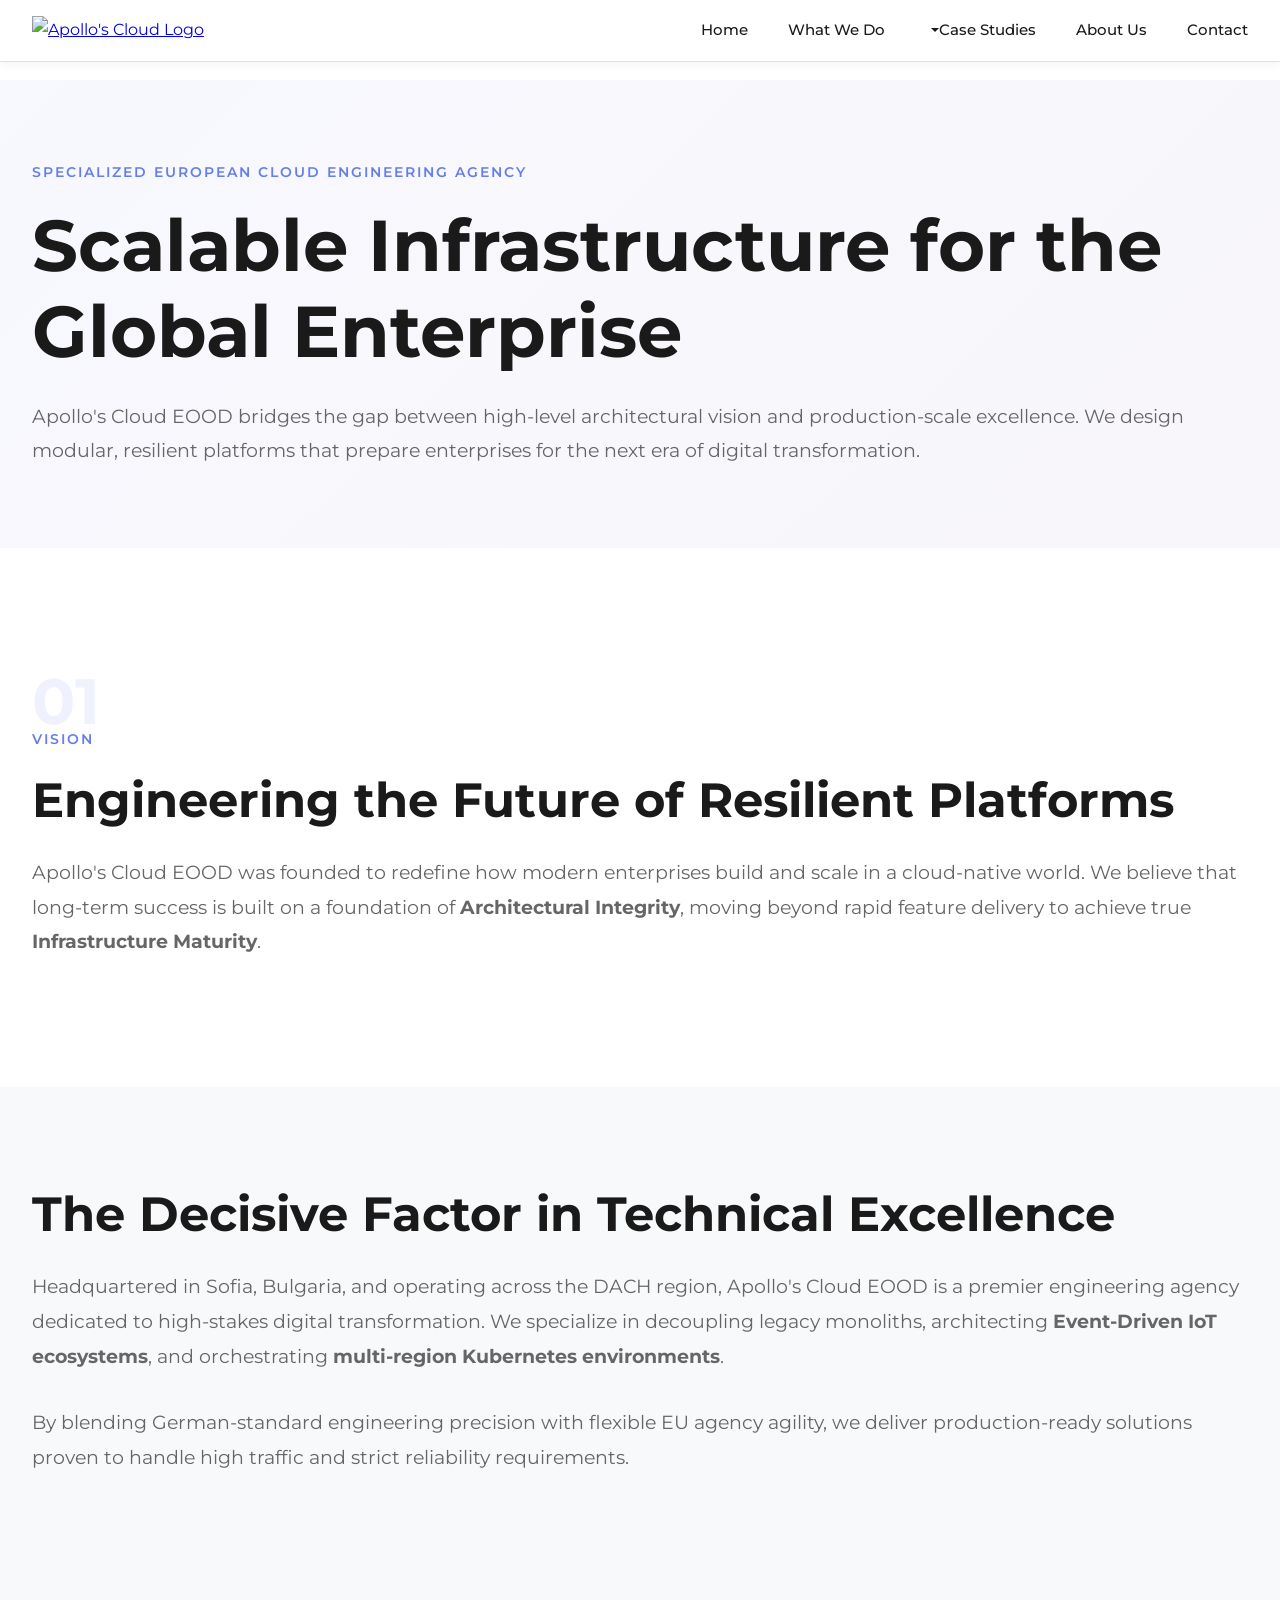
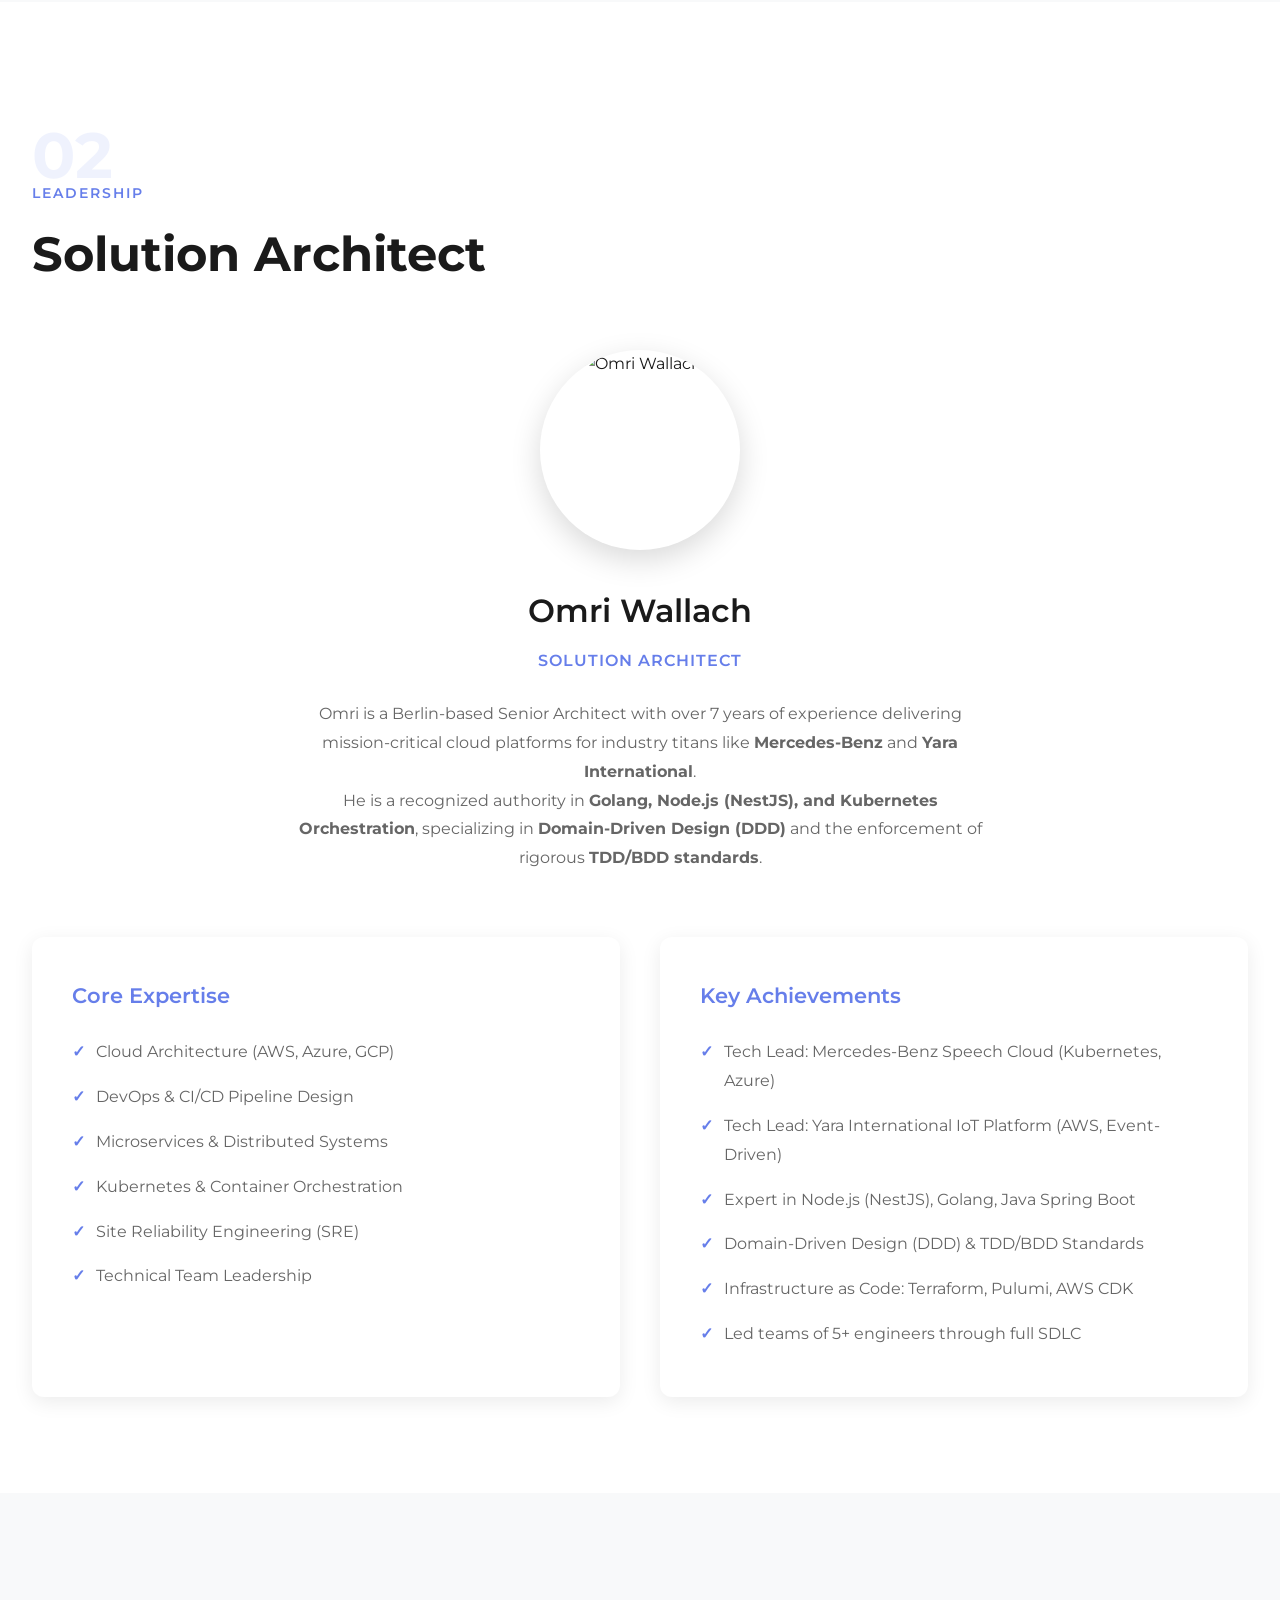
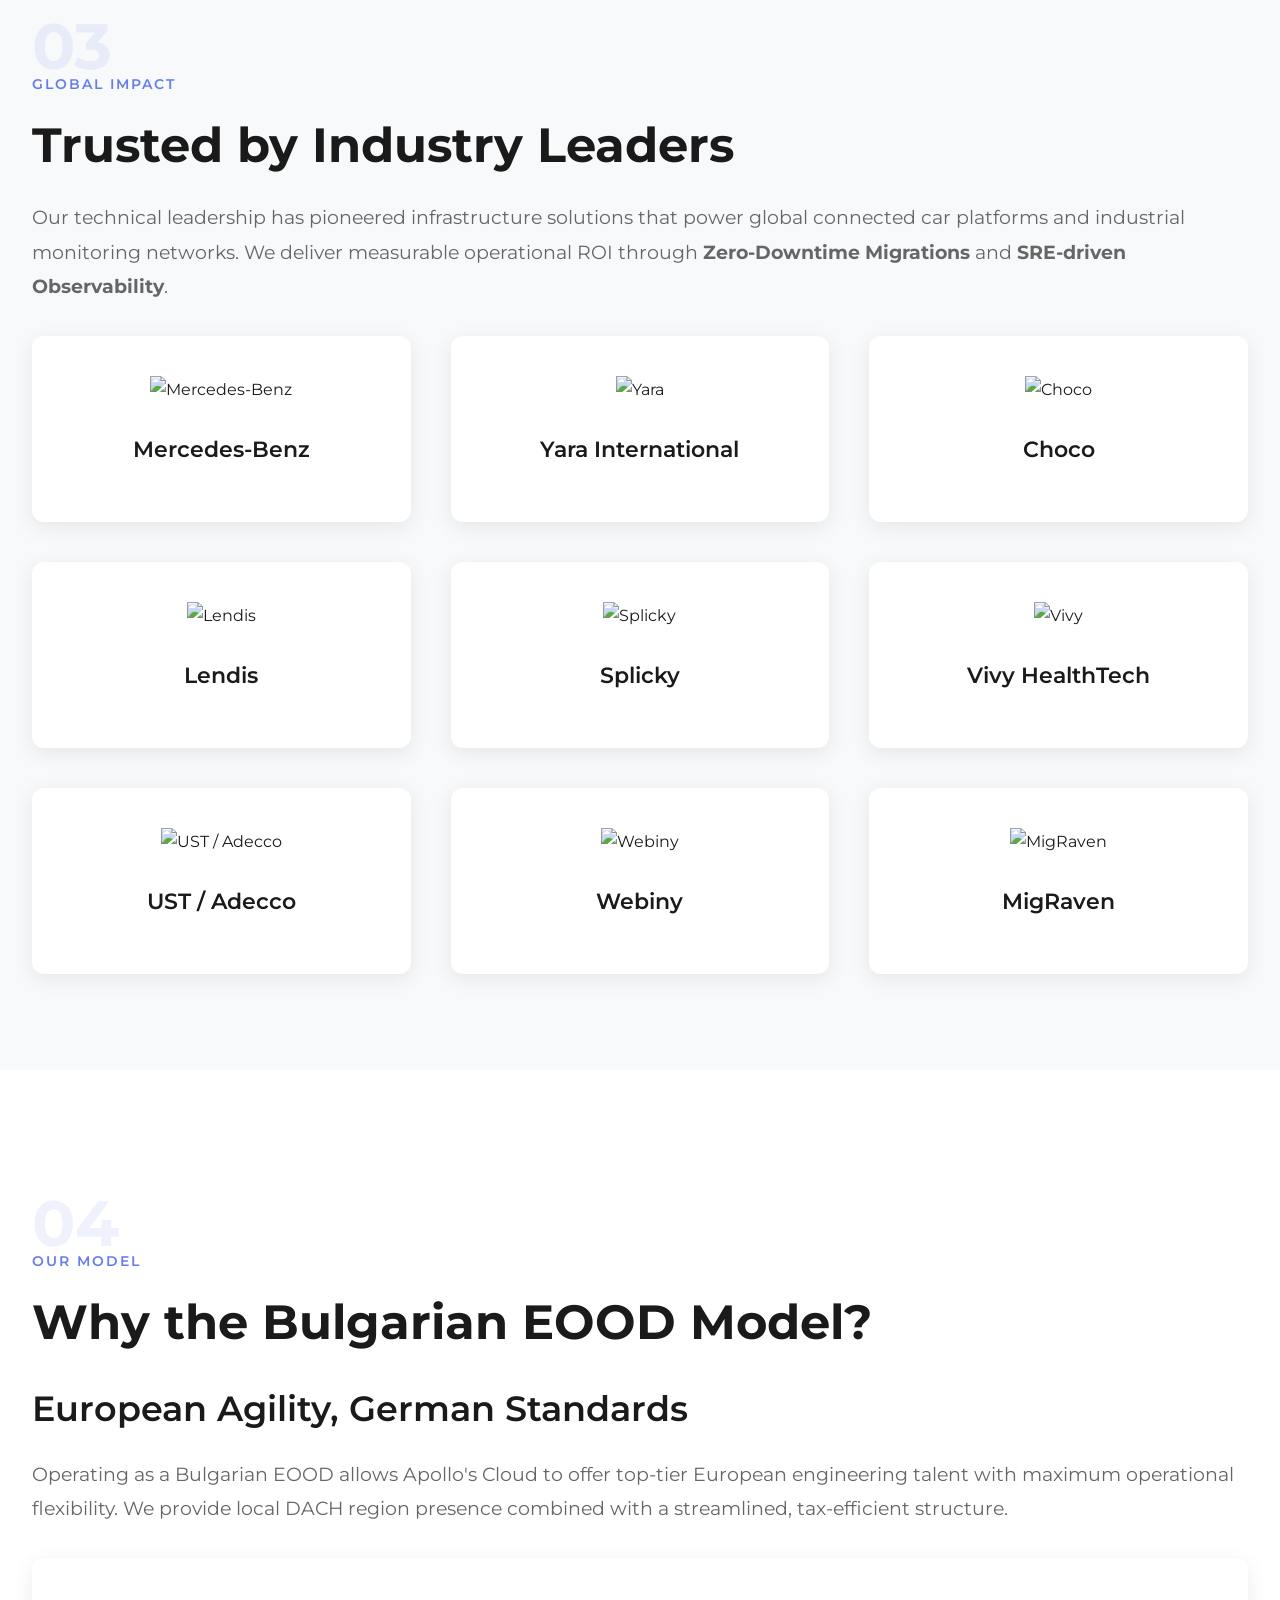
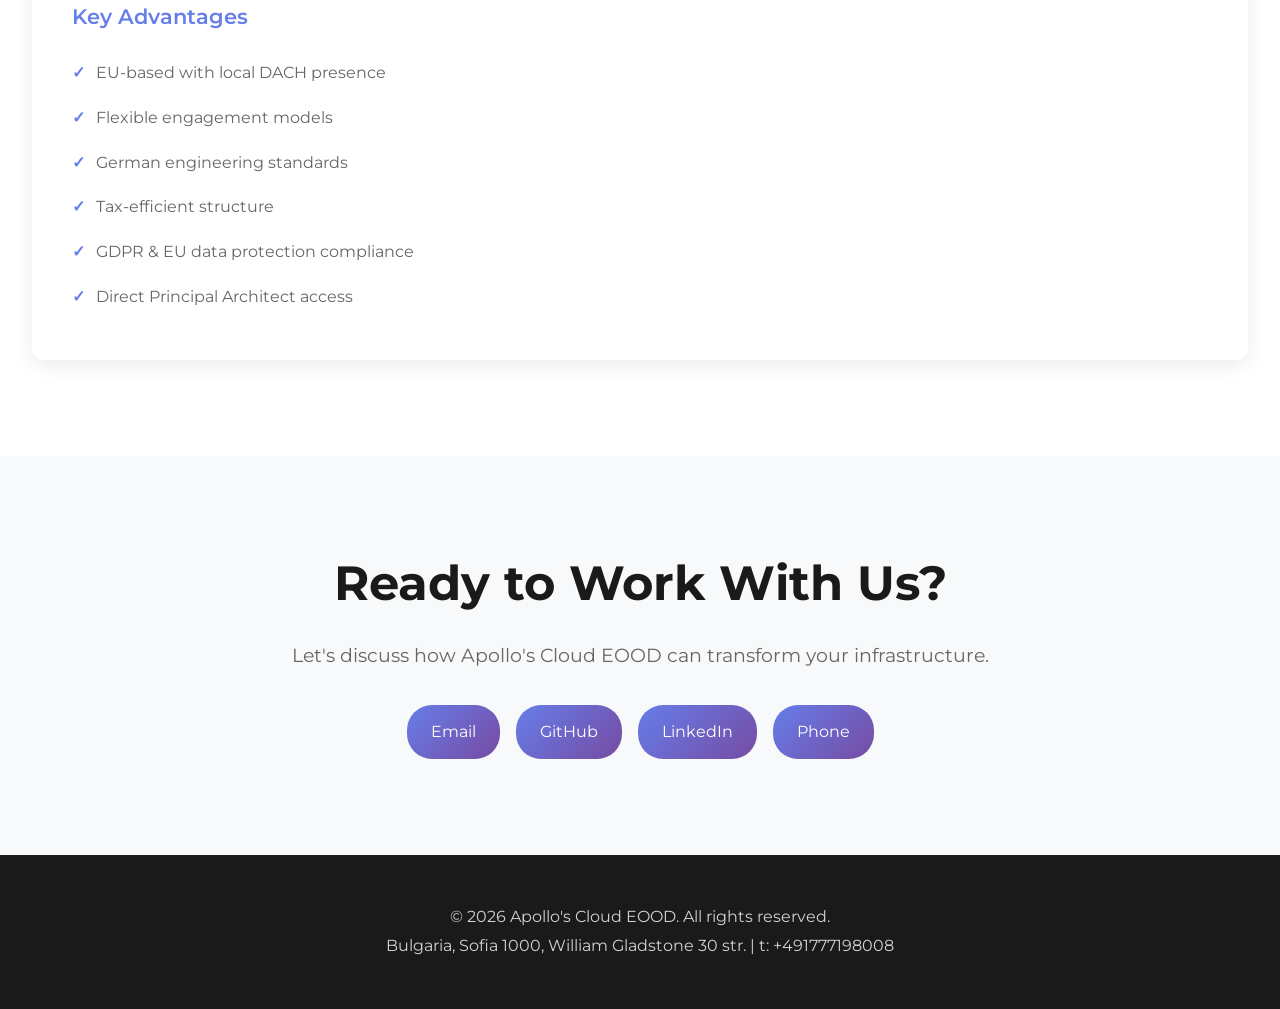
==== commit 339a0f0c: "update: about-us and contact pages with dropdown nav" ====
--- a/about-us.html
+++ b/about-us.html
@@ -4,186 +4,71 @@
     <meta charset="UTF-8">
     <meta name="viewport" content="width=device-width, initial-scale=1.0">
     <title>About Us | Apollo's Cloud EOOD</title>
-    <meta name="description" content="Specialized European Cloud Engineering Agency. Scalable Infrastructure for the Global Enterprise. Led by Solution Architect Omri Wallach.">
+    <meta name="description" content="Specialized European Cloud Engineering Agency. Led by Solution Architect Omri Wallach.">
     <link rel="icon" href="https://apollos-cloud.eu/wp-content/uploads/2026/02/cropped-apollos.business.logo_-scaled-1-32x32.png" sizes="32x32">
     <link href="https://fonts.googleapis.com/css2?family=Montserrat:wght@400;500;600;700&display=swap" rel="stylesheet">
-    <link rel="stylesheet" href="css/style.css">
+    <link rel="stylesheet" href="css/style.css"><link rel="stylesheet" href="css/nav.css">
 </head>
 <body>
-    <header>
-        <div class="header-container">
-            <a href="index.html" class="logo">
-                <img src="https://apollos-cloud.eu/wp-content/uploads/2026/02/cropped-apollos.business.logo_-1-scaled-1-235x165.png" alt="Apollo's Cloud Logo">
-            </a>
-            <nav>
-                <ul>
-                    <li><a href="index.html">Home</a></li>
-                    <li><a href="what-we-do.html">What We Do</a></li>
-                    <li><a href="case-studies.html">Case Studies</a></li>
-                    <li><a href="about-us.html">About Us</a></li>
-                    <li><a href="contact.html">Contact</a></li>
-                </ul>
-            </nav>
+    <header><div class="header-container"><a href="index.html" class="logo"><img src="https://apollos-cloud.eu/wp-content/uploads/2026/02/cropped-apollos.business.logo_-1-scaled-1-235x165.png" alt="Apollo's Cloud Logo"></a><nav><ul><li><a href="index.html">Home</a></li><li><a href="what-we-do.html">What We Do</a></li><li class="has-dropdown"><a href="case-studies.html">Case Studies</a><ul class="dropdown"><li><a href="yara-iot-platform.html">Yara International</a></li><li><a href="mercedes-benz-kubernetes.html">Mercedes-Benz</a></li><li><a href="choco-notification-system.html">Choco</a></li><li><a href="lendis-fintech.html">Lendis</a></li><li><a href="vivy-healthtech.html">Vivy HealthTech</a></li><li><a href="migraven-it-security.html">MigRaven</a></li><li><a href="splicky-adtech.html">Splicky</a></li><li><a href="ust-adecco-azure.html">UST / Adecco</a></li><li><a href="webiny-serverless.html">Webiny</a></li></ul></li><li><a href="about-us.html">About Us</a></li><li><a href="contact.html">Contact</a></li></ul></nav><button class="mobile-menu-toggle" aria-label="Toggle menu" onclick="document.querySelector('nav ul').classList.toggle('active')"><span></span><span></span><span></span></button></div></header>
+    <section class="hero" style="min-height:auto;padding:5rem 0 3rem"><div class="container">
+        <div class="section-label">Specialized European Cloud Engineering Agency</div>
+        <h1>Scalable Infrastructure for the Global Enterprise</h1>
+        <p class="lead-text">Apollo's Cloud EOOD bridges the gap between high-level architectural vision and production-scale excellence. We design modular, resilient platforms that prepare enterprises for the next era of digital transformation.</p>
+    </div></section>
+    <section><div class="container">
+        <div class="section-number">01</div><div class="section-label">Vision</div>
+        <h2>Engineering the Future of Resilient Platforms</h2>
+        <p class="lead-text">Apollo's Cloud EOOD was founded to redefine how modern enterprises build and scale in a cloud-native world. We believe that long-term success is built on a foundation of <strong>Architectural Integrity</strong>, moving beyond rapid feature delivery to achieve true <strong>Infrastructure Maturity</strong>.</p>
+    </div></section>
+    <section class="section-gray"><div class="container">
+        <h2>The Decisive Factor in Technical Excellence</h2>
+        <p class="lead-text">Headquartered in Sofia, Bulgaria, and operating across the DACH region, Apollo's Cloud EOOD is a premier engineering agency dedicated to high-stakes digital transformation. We specialize in decoupling legacy monoliths, architecting <strong>Event-Driven IoT ecosystems</strong>, and orchestrating <strong>multi-region Kubernetes environments</strong>.</p>
+        <p class="lead-text">By blending German-standard engineering precision with flexible EU agency agility, we deliver production-ready solutions proven to handle high traffic and strict reliability requirements.</p>
+    </div></section>
+    <section><div class="container">
+        <div class="section-number">02</div><div class="section-label">Leadership</div>
+        <h2>Solution Architect</h2>
+        <div class="team-section">
+            <div class="team-avatar"><img src="https://apollos-cloud.eu/wp-content/uploads/2026/02/omri_wallach_profile-300x200.jpg" alt="Omri Wallach"></div>
+            <h3 class="team-name">Omri Wallach</h3>
+            <p class="team-title">Solution Architect</p>
+            <p class="team-bio">Omri is a Berlin-based Senior Architect with over 7 years of experience delivering mission-critical cloud platforms for industry titans like <strong>Mercedes-Benz</strong> and <strong>Yara International</strong>.</p>
+            <p class="team-bio">He is a recognized authority in <strong>Golang, Node.js (NestJS), and Kubernetes Orchestration</strong>, specializing in <strong>Domain-Driven Design (DDD)</strong> and the enforcement of rigorous <strong>TDD/BDD standards</strong>.</p>
         </div>
-    </header>
-
-    <section class="hero" style="min-height: auto; padding: 5rem 0 3rem;">
-        <div class="container">
-            <div class="section-label">Specialized European Cloud Engineering Agency</div>
-            <h1>Scalable Infrastructure for the Global Enterprise</h1>
-            <p class="lead-text">Apollo's Cloud EOOD bridges the gap between high-level architectural vision and production-scale excellence. We design modular, resilient platforms that prepare enterprises for the next era of digital transformation.</p>
+        <div class="services-grid" style="margin-top:3rem">
+            <div class="service-card"><h4>Core Expertise</h4><ul><li>Cloud Architecture (AWS, Azure, GCP)</li><li>DevOps & CI/CD Pipeline Design</li><li>Microservices & Distributed Systems</li><li>Kubernetes & Container Orchestration</li><li>Site Reliability Engineering (SRE)</li><li>Technical Team Leadership</li></ul></div>
+            <div class="service-card"><h4>Key Achievements</h4><ul><li>Tech Lead: Mercedes-Benz Speech Cloud (Kubernetes, Azure)</li><li>Tech Lead: Yara International IoT Platform (AWS, Event-Driven)</li><li>Expert in Node.js (NestJS), Golang, Java Spring Boot</li><li>Domain-Driven Design (DDD) & TDD/BDD Standards</li><li>Infrastructure as Code: Terraform, Pulumi, AWS CDK</li><li>Led teams of 5+ engineers through full SDLC</li></ul></div>
         </div>
-    </section>
-
-    <section>
-        <div class="container">
-            <div class="section-number">01</div>
-            <div class="section-label">Vision</div>
-            <h2>Engineering the Future of Resilient Platforms</h2>
-            <p class="lead-text">Apollo's Cloud EOOD was founded to redefine how modern enterprises build and scale in a cloud-native world. We believe that long-term success is built on a foundation of <strong>Architectural Integrity</strong>, moving beyond rapid feature delivery to achieve true <strong>Infrastructure Maturity</strong>. Our mission is to empower global organizations through modular, high-performance distributed systems that are inherently AI-ready and operationally stable.</p>
+    </div></section>
+    <section class="section-gray"><div class="container">
+        <div class="section-number">03</div><div class="section-label">Global Impact</div>
+        <h2>Trusted by Industry Leaders</h2>
+        <p class="lead-text">Our technical leadership has pioneered infrastructure solutions that power global connected car platforms and industrial monitoring networks. We deliver measurable operational ROI through <strong>Zero-Downtime Migrations</strong> and <strong>SRE-driven Observability</strong>.</p>
+        <div class="clients-grid" style="margin-top:2rem">
+            <div class="client-card"><img src="https://apollos-cloud.eu/wp-content/uploads/2026/02/mercedes-benz-kubernetes-cloud-architecture.svg" alt="Mercedes-Benz"><h4>Mercedes-Benz</h4></div>
+            <div class="client-card"><img src="https://apollos-cloud.eu/wp-content/uploads/2026/02/yara-international-aws-iot-architecture.svg" alt="Yara"><h4>Yara International</h4></div>
+            <div class="client-card"><img src="https://apollos-cloud.eu/wp-content/uploads/2026/02/choco-aws-serverless-distributed-systems.jpeg" alt="Choco"><h4>Choco</h4></div>
+            <div class="client-card"><img src="https://apollos-cloud.eu/wp-content/uploads/2026/02/lendis-aws-microservices-migration.webp" alt="Lendis"><h4>Lendis</h4></div>
+            <div class="client-card"><img src="https://apollos-cloud.eu/wp-content/uploads/2026/02/splicky-adtech-node-react-migration.svg" alt="Splicky"><h4>Splicky</h4></div>
+            <div class="client-card"><img src="https://apollos-cloud.eu/wp-content/uploads/2026/02/vivy-healthtech-aws-microservices.svg" alt="Vivy"><h4>Vivy HealthTech</h4></div>
+            <div class="client-card"><img src="https://apollos-cloud.eu/wp-content/uploads/2026/02/adecco-azure-nestjs-cloud-migration.svg" alt="UST / Adecco"><h4>UST / Adecco</h4></div>
+            <div class="client-card"><img src="https://apollos-cloud.eu/wp-content/uploads/2026/02/webiny-serverless-pulumi-infrastructure.png" alt="Webiny"><h4>Webiny</h4></div>
+            <div class="client-card"><img src="https://apollos-cloud.eu/wp-content/uploads/2026/02/migraven-it-security-react-visualization.png" alt="MigRaven"><h4>MigRaven</h4></div>
         </div>
-    </section>
-
-    <section class="section-gray">
-        <div class="container">
-            <h2>The Decisive Factor in Technical Excellence</h2>
-            <p class="lead-text">Headquartered in Sofia, Bulgaria, and operating across the DACH region, Apollo's Cloud EOOD is a premier engineering agency dedicated to high-stakes digital transformation. We specialize in decoupling legacy monoliths, architecting <strong>Event-Driven IoT ecosystems</strong>, and orchestrating <strong>multi-region Kubernetes environments</strong>.</p>
-            <p class="lead-text">By blending German-standard engineering precision with flexible EU agency agility, we deliver production-ready solutions proven to handle high traffic and strict reliability requirements. Our agency has successfully delivered infrastructure for world leaders in Automotive, Industrial IoT, and FinTech sectors, ensuring that every line of code serves a strategic business goal.</p>
-        </div>
-    </section>
-
-    <section>
-        <div class="container">
-            <div class="section-number">02</div>
-            <div class="section-label">Leadership</div>
-            <h2>Solution Architect</h2>
-            <div class="team-section">
-                <div class="team-avatar">
-                    <img src="https://apollos-cloud.eu/wp-content/uploads/2026/02/omri_wallach_profile-300x200.jpg" alt="Omri Wallach">
-                </div>
-                <h3 class="team-name">Omri Wallach</h3>
-                <p class="team-title">Solution Architect</p>
-                <p class="team-bio">Omri is a Berlin-based Senior Architect with over 7 years of experience delivering mission-critical cloud platforms for industry titans like <strong>Mercedes-Benz</strong> and <strong>Yara International</strong>. He leads every agency engagement with a hands-on, architecture-first methodology.</p>
-                <p class="team-bio">He is a recognized authority in <strong>Golang, Node.js (NestJS), and Kubernetes Orchestration</strong>, specializing in <strong>Domain-Driven Design (DDD)</strong> and the enforcement of rigorous <strong>TDD/BDD standards</strong>. Under his leadership, Apollo's Cloud EOOD ensures that complex technical requirements are translated into scalable, low-latency, and fault-tolerant systems.</p>
-            </div>
-
-            <div class="services-grid" style="margin-top: 3rem;">
-                <div class="service-card">
-                    <h4>Core Expertise</h4>
-                    <ul>
-                        <li>Cloud Architecture (AWS, Azure, GCP)</li>
-                        <li>DevOps & CI/CD Pipeline Design</li>
-                        <li>Microservices & Distributed Systems</li>
-                        <li>Kubernetes & Container Orchestration</li>
-                        <li>Site Reliability Engineering (SRE)</li>
-                        <li>Technical Team Leadership</li>
-                    </ul>
-                </div>
-                <div class="service-card">
-                    <h4>Key Achievements</h4>
-                    <ul>
-                        <li>Tech Lead: Mercedes-Benz Speech Cloud (Kubernetes, Azure)</li>
-                        <li>Tech Lead: Yara International IoT Platform (AWS, Event-Driven)</li>
-                        <li>Expert in Node.js (NestJS), Golang, Java Spring Boot</li>
-                        <li>Domain-Driven Design (DDD) & TDD/BDD Standards</li>
-                        <li>Infrastructure as Code: Terraform, Pulumi, AWS CDK</li>
-                        <li>Led teams of 5+ engineers through full SDLC</li>
-                    </ul>
-                </div>
-            </div>
-        </div>
-    </section>
-
-    <section class="section-gray">
-        <div class="container">
-            <div class="section-number">03</div>
-            <div class="section-label">Global Impact</div>
-            <h2>Trusted by Industry Leaders</h2>
-            <p class="lead-text">Our technical leadership has pioneered infrastructure solutions that power global connected car platforms and industrial monitoring networks. From reducing critical incident response times to achieving <strong>60% reliability improvements</strong> for world-class IoT systems, our agency delivers measurable operational ROI. We provide the specialized expertise needed for <strong>Zero-Downtime Migrations</strong> and <strong>SRE-driven Observability</strong>.</p>
-
-            <div class="clients-grid" style="margin-top: 2rem;">
-                <div class="client-card">
-                    <img src="https://apollos-cloud.eu/wp-content/uploads/2026/02/mercedes-benz-kubernetes-cloud-architecture.svg" alt="Mercedes-Benz">
-                    <h4>Mercedes-Benz</h4>
-                </div>
-                <div class="client-card">
-                    <img src="https://apollos-cloud.eu/wp-content/uploads/2026/02/yara-international-aws-iot-architecture.svg" alt="Yara International">
-                    <h4>Yara International</h4>
-                </div>
-                <div class="client-card">
-                    <img src="https://apollos-cloud.eu/wp-content/uploads/2026/02/choco-aws-serverless-distributed-systems.jpeg" alt="Choco">
-                    <h4>Choco</h4>
-                </div>
-                <div class="client-card">
-                    <img src="https://apollos-cloud.eu/wp-content/uploads/2026/02/lendis-aws-microservices-migration.webp" alt="Lendis">
-                    <h4>Lendis</h4>
-                </div>
-                <div class="client-card">
-                    <img src="https://apollos-cloud.eu/wp-content/uploads/2026/02/splicky-adtech-node-react-migration.svg" alt="Splicky">
-                    <h4>Splicky</h4>
-                </div>
-                <div class="client-card">
-                    <img src="https://apollos-cloud.eu/wp-content/uploads/2026/02/vivy-healthtech-aws-microservices.svg" alt="Vivy HealthTech">
-                    <h4>Vivy HealthTech</h4>
-                </div>
-                <div class="client-card">
-                    <img src="https://apollos-cloud.eu/wp-content/uploads/2026/02/adecco-azure-nestjs-cloud-migration.svg" alt="UST / Adecco">
-                    <h4>UST / Adecco</h4>
-                </div>
-                <div class="client-card">
-                    <img src="https://apollos-cloud.eu/wp-content/uploads/2026/02/webiny-serverless-pulumi-infrastructure.png" alt="Webiny">
-                    <h4>Webiny</h4>
-                </div>
-                <div class="client-card">
-                    <img src="https://apollos-cloud.eu/wp-content/uploads/2026/02/migraven-it-security-react-visualization.png" alt="MigRaven">
-                    <h4>MigRaven</h4>
-                </div>
-            </div>
-        </div>
-    </section>
-
-    <section>
-        <div class="container">
-            <div class="section-number">04</div>
-            <div class="section-label">Our Model</div>
-            <h2>Why the Bulgarian EOOD Model?</h2>
-            <h3>European Agility, German Standards</h3>
-            <p class="lead-text">Operating as a Bulgarian EOOD allows Apollo's Cloud to offer top-tier European engineering talent with maximum operational flexibility. We provide local DACH region presence combined with a streamlined, tax-efficient structure, making us the ideal partner for long-term technical leadership and strategic architectural audits.</p>
-
-            <div class="services-grid" style="margin-top: 2rem;">
-                <div class="service-card">
-                    <h4>Key Advantages</h4>
-                    <ul>
-                        <li>EU-based with local DACH presence</li>
-                        <li>Flexible engagement models</li>
-                        <li>German engineering standards</li>
-                        <li>Tax-efficient structure</li>
-                        <li>GDPR & EU data protection compliance</li>
-                        <li>Direct Principal Architect access</li>
-                    </ul>
-                </div>
-            </div>
-        </div>
-    </section>
-
-    <section class="section-gray" style="text-align: center;">
-        <div class="container">
-            <h2>Ready to Work With Us?</h2>
-            <p class="lead-text">Let's discuss how Apollo's Cloud EOOD can transform your infrastructure and engineering practice.</p>
-            <div class="social-links" style="justify-content: center; margin-top: 2rem;">
-                <a href="mailto:omriwallach1992@gmail.com">Email</a>
-                <a href="https://github.com/omriwa">GitHub</a>
-                <a href="https://linkedin.com/in/omri-wallach-19989a113">LinkedIn</a>
-                <a href="tel:+491777198008">Phone</a>
-            </div>
-        </div>
-    </section>
-
-    <footer>
-        <div class="container">
-            <p>&copy; 2026 Apollo's Cloud EOOD. All rights reserved.</p>
-            <p>Bulgaria, Sofia 1000, William Gladstone 30 str. | t: +491777198008</p>
-        </div>
-    </footer>
+    </div></section>
+    <section><div class="container">
+        <div class="section-number">04</div><div class="section-label">Our Model</div>
+        <h2>Why the Bulgarian EOOD Model?</h2>
+        <h3>European Agility, German Standards</h3>
+        <p class="lead-text">Operating as a Bulgarian EOOD allows Apollo's Cloud to offer top-tier European engineering talent with maximum operational flexibility. We provide local DACH region presence combined with a streamlined, tax-efficient structure.</p>
+        <div class="services-grid" style="margin-top:2rem"><div class="service-card"><h4>Key Advantages</h4><ul><li>EU-based with local DACH presence</li><li>Flexible engagement models</li><li>German engineering standards</li><li>Tax-efficient structure</li><li>GDPR & EU data protection compliance</li><li>Direct Principal Architect access</li></ul></div></div>
+    </div></section>
+    <section class="section-gray" style="text-align:center"><div class="container">
+        <h2>Ready to Work With Us?</h2>
+        <p class="lead-text">Let's discuss how Apollo's Cloud EOOD can transform your infrastructure.</p>
+        <div class="social-links" style="justify-content:center;margin-top:2rem"><a href="mailto:omriwallach1992@gmail.com">Email</a><a href="https://github.com/omriwa">GitHub</a><a href="https://linkedin.com/in/omri-wallach-19989a113">LinkedIn</a><a href="tel:+491777198008">Phone</a></div>
+    </div></section>
+    <footer><div class="container"><p>&copy; 2026 Apollo's Cloud EOOD. All rights reserved.</p><p>Bulgaria, Sofia 1000, William Gladstone 30 str. | t: +491777198008</p></div></footer>
 </body>
-</html>
+</html>
--- a/css/nav.css
+++ b/css/nav.css
@@ -0,0 +1,156 @@
+
+/* Dropdown Navigation */
+.has-dropdown {
+    position: relative;
+}
+
+.has-dropdown > a {
+    position: relative;
+}
+
+.has-dropdown > a::before {
+    content: '';
+    display: inline-block;
+    width: 0;
+    height: 0;
+    border-left: 4px solid transparent;
+    border-right: 4px solid transparent;
+    border-top: 4px solid currentColor;
+    margin-left: 6px;
+    vertical-align: middle;
+    position: relative;
+    top: -1px;
+}
+
+.dropdown {
+    display: none;
+    position: absolute;
+    top: 100%;
+    left: 50%;
+    transform: translateX(-50%);
+    background: white;
+    border-radius: 12px;
+    box-shadow: 0 15px 40px rgba(0,0,0,0.12);
+    padding: 0.8rem 0;
+    min-width: 260px;
+    z-index: 1001;
+    border: 1px solid var(--border-color);
+    margin-top: 10px;
+}
+
+.dropdown::before {
+    content: '';
+    position: absolute;
+    top: -8px;
+    left: 50%;
+    transform: translateX(-50%);
+    width: 16px;
+    height: 16px;
+    background: white;
+    border: 1px solid var(--border-color);
+    border-bottom: none;
+    border-right: none;
+    transform: translateX(-50%) rotate(45deg);
+}
+
+.has-dropdown:hover .dropdown {
+    display: block;
+}
+
+.dropdown li {
+    list-style: none;
+}
+
+.dropdown a {
+    display: block;
+    padding: 0.6rem 1.5rem;
+    color: var(--primary-text);
+    font-size: 0.88rem;
+    font-weight: 500;
+    white-space: nowrap;
+    transition: background 0.2s, color 0.2s;
+}
+
+.dropdown a::after {
+    display: none !important;
+}
+
+.dropdown a:hover {
+    background: var(--accent-bg);
+    color: var(--accent-color);
+}
+
+/* Mobile Menu Toggle */
+.mobile-menu-toggle {
+    display: none;
+    flex-direction: column;
+    gap: 5px;
+    background: none;
+    border: none;
+    cursor: pointer;
+    padding: 5px;
+}
+
+.mobile-menu-toggle span {
+    display: block;
+    width: 24px;
+    height: 2px;
+    background: var(--primary-text);
+    border-radius: 2px;
+    transition: all 0.3s ease;
+}
+
+@media (max-width: 768px) {
+    .mobile-menu-toggle {
+        display: flex;
+    }
+
+    nav ul {
+        display: none;
+        position: absolute;
+        top: 100%;
+        left: 0;
+        right: 0;
+        background: white;
+        flex-direction: column;
+        padding: 1rem 2rem 2rem;
+        gap: 0;
+        box-shadow: 0 10px 30px rgba(0,0,0,0.1);
+        border-top: 1px solid var(--border-color);
+    }
+
+    nav ul.active {
+        display: flex;
+    }
+
+    nav ul li {
+        padding: 0.8rem 0;
+        border-bottom: 1px solid var(--border-color);
+    }
+
+    nav ul li:last-child {
+        border-bottom: none;
+    }
+
+    .dropdown {
+        position: static;
+        transform: none;
+        box-shadow: none;
+        border: none;
+        border-radius: 0;
+        padding: 0;
+        margin-top: 0.5rem;
+        min-width: auto;
+        display: block;
+        padding-left: 1rem;
+    }
+
+    .dropdown::before {
+        display: none;
+    }
+
+    .dropdown a {
+        padding: 0.4rem 0;
+        font-size: 0.85rem;
+    }
+}
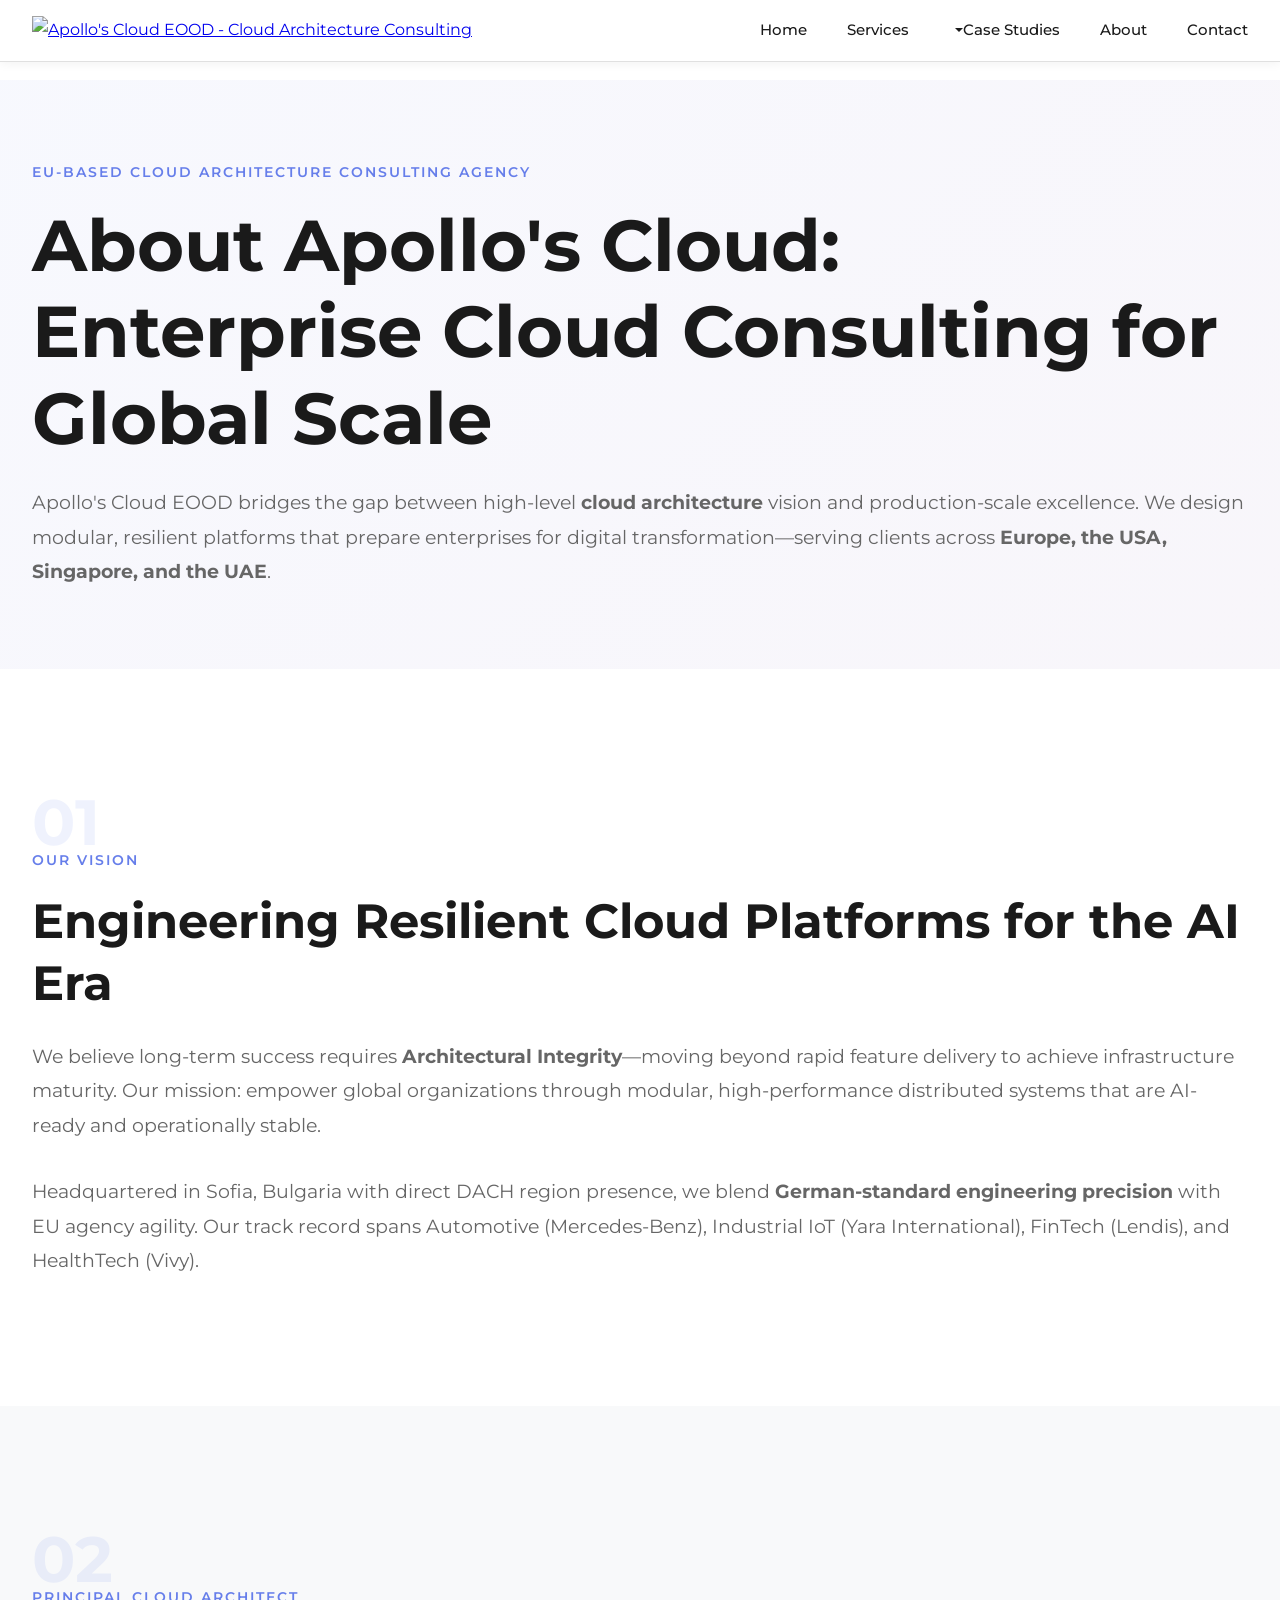
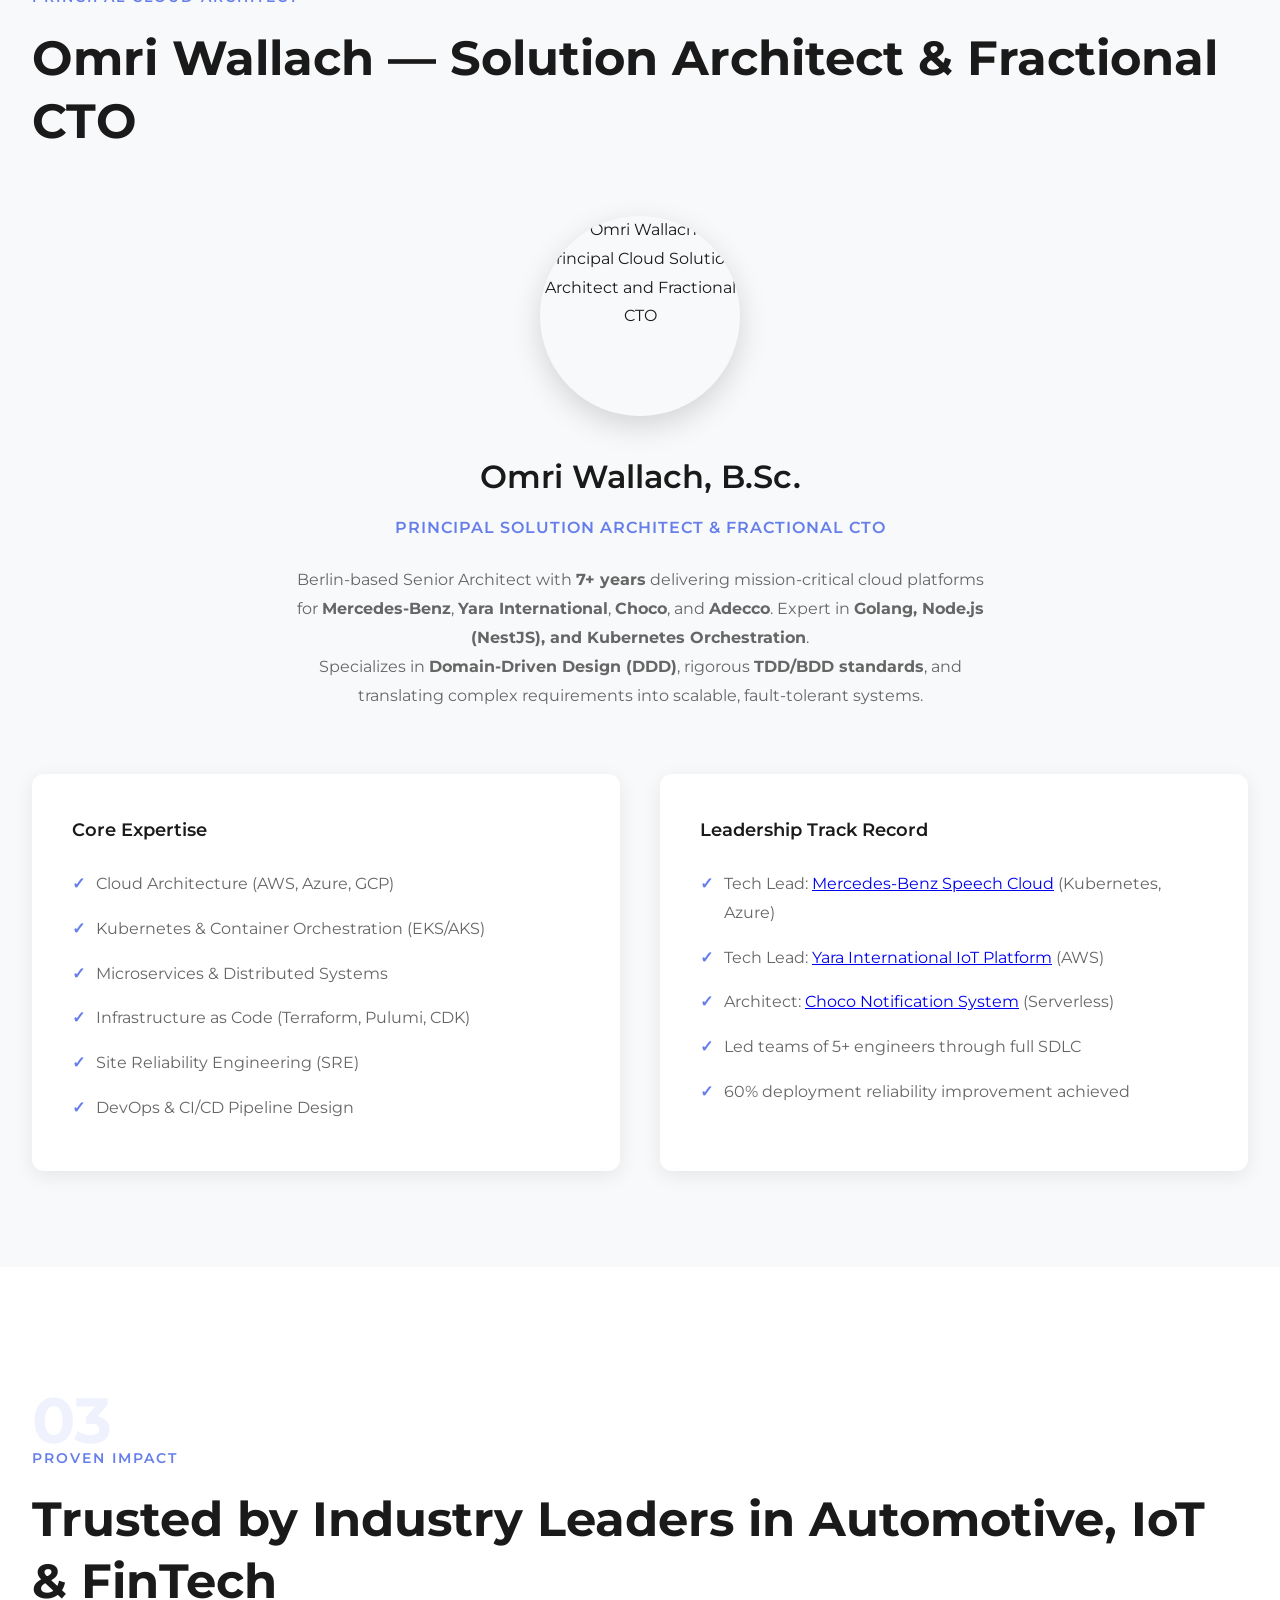
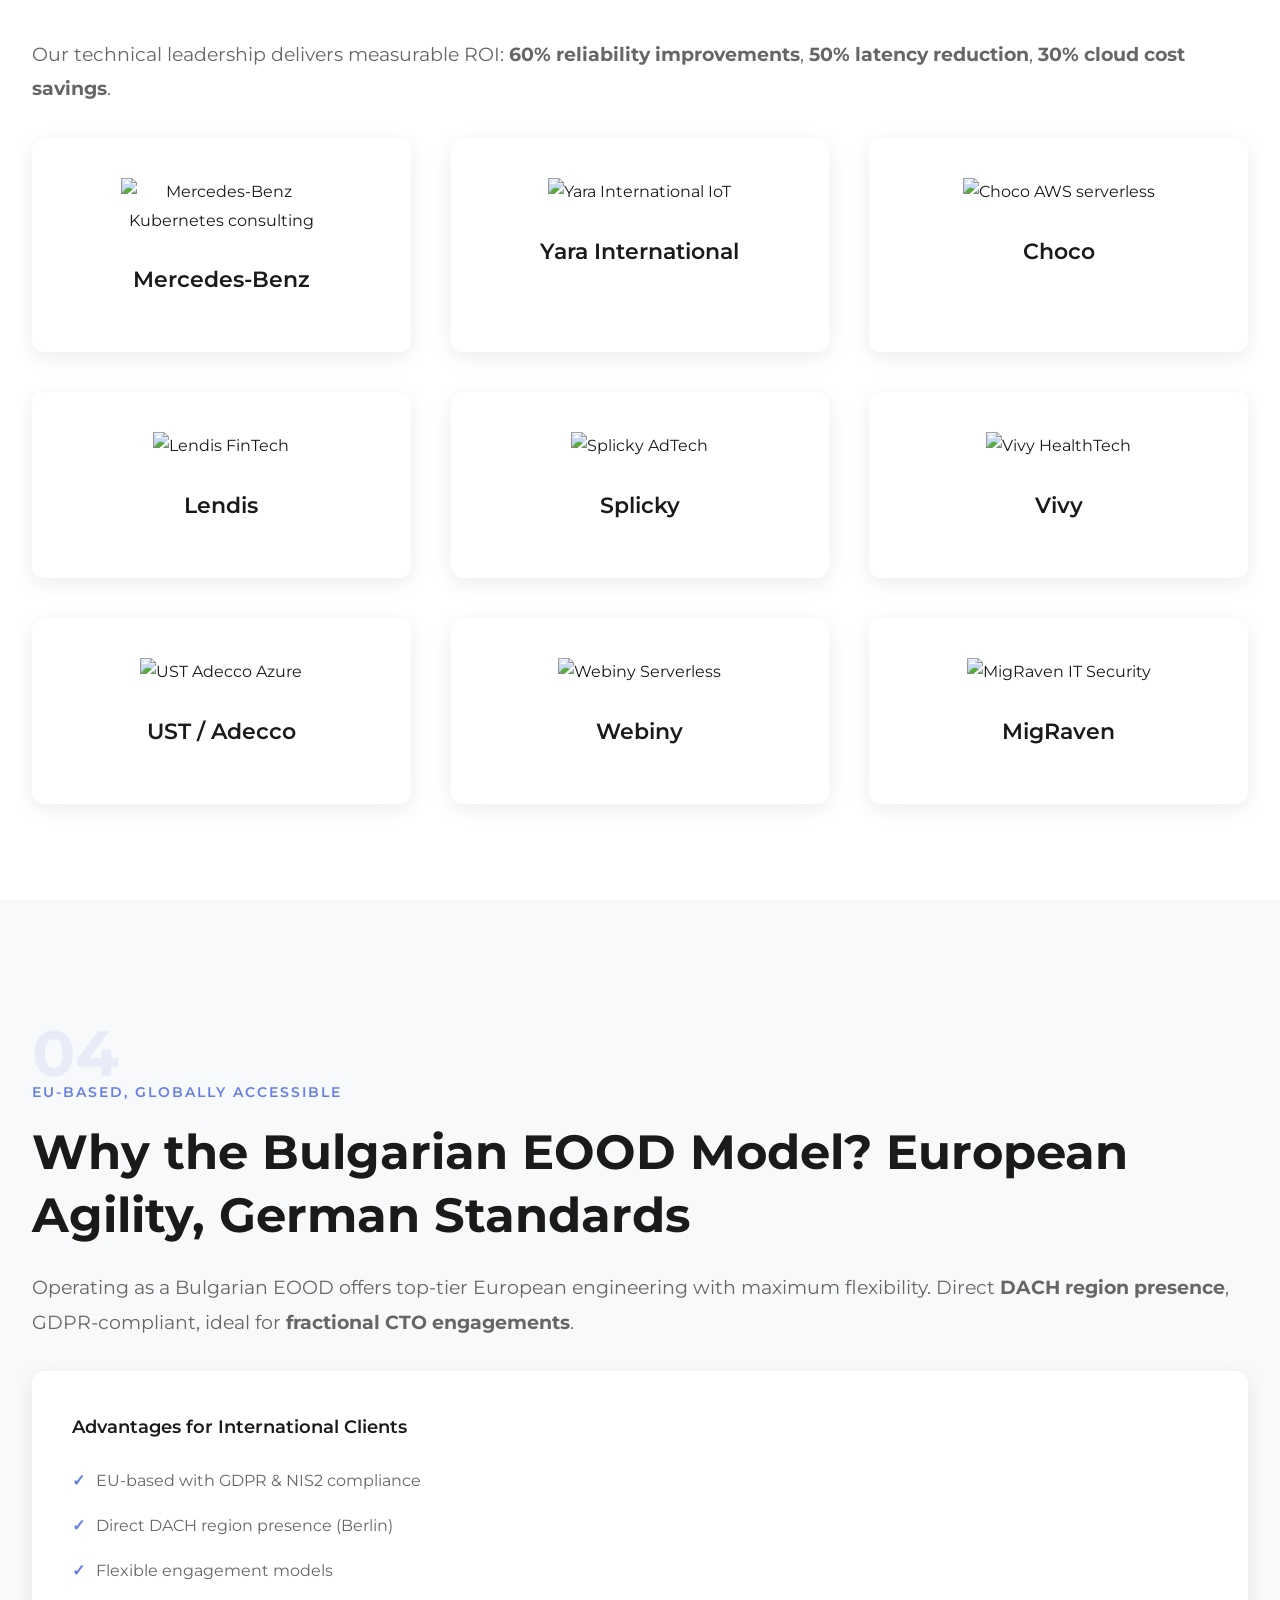
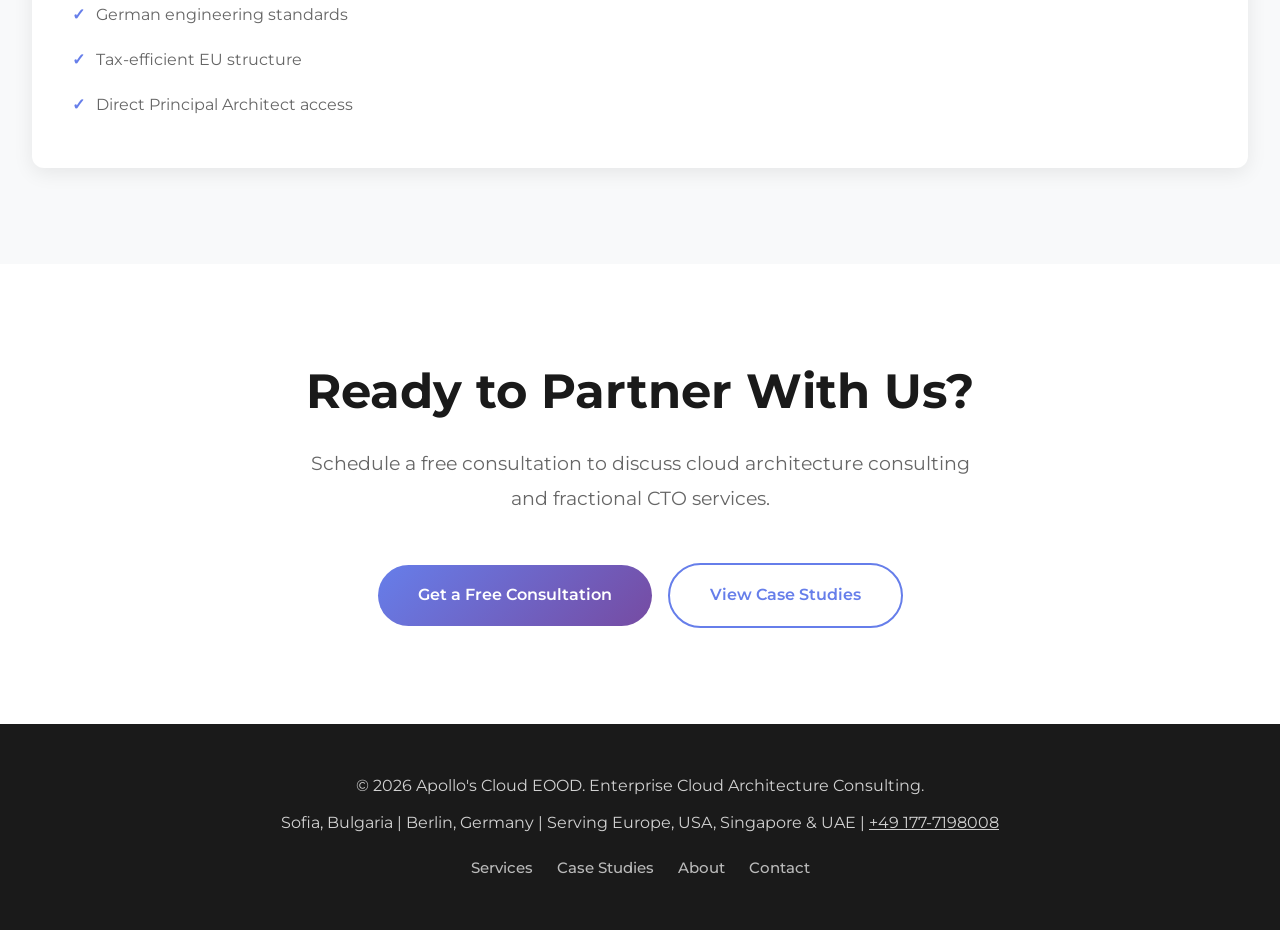
==== commit 43e76611: "SEO: Rewrite about-us.html with Person schema, keyword copy, semantic HTML5" ====
--- a/about-us.html
+++ b/about-us.html
@@ -3,72 +3,32 @@
 <head>
     <meta charset="UTF-8">
     <meta name="viewport" content="width=device-width, initial-scale=1.0">
-    <title>About Us | Apollo's Cloud EOOD</title>
-    <meta name="description" content="Specialized European Cloud Engineering Agency. Led by Solution Architect Omri Wallach.">
-    <link rel="icon" href="https://apollos-cloud.eu/wp-content/uploads/2026/02/cropped-apollos.business.logo_-scaled-1-32x32.png" sizes="32x32">
+    <title>About Apollo's Cloud | Fractional CTO &amp; Cloud Architect Omri Wallach</title>
+    <meta name="description" content="Meet Omri Wallach, Principal Cloud Architect with 7+ years at Mercedes-Benz and Yara. EU-based cloud consulting agency serving Europe, USA, Singapore, UAE.">
+    <meta name="robots" content="index, follow, max-image-preview:large">
+    <link rel="canonical" href="https://omriwa.github.io/apollos-cloud/about-us.html">
+    <meta property="og:title" content="About Apollo's Cloud | Fractional CTO &amp; Cloud Architect">
+    <meta property="og:description" content="Meet Omri Wallach, Principal Cloud Architect with 7+ years at Mercedes-Benz and Yara.">
+    <meta property="og:type" content="website">
+    <meta property="og:url" content="https://omriwa.github.io/apollos-cloud/about-us.html">
+    <meta property="og:image" content="https://apollos-cloud.eu/wp-content/uploads/2026/02/cropped-apollos.business.logo_-1-scaled-1.png">
+    <meta property="og:site_name" content="Apollo's Cloud EOOD">
+    <meta name="twitter:card" content="summary_large_image">
+    <script type="application/ld+json">{"@context":"https://schema.org","@graph":[{"@type":"Organization","@id":"https://omriwa.github.io/apollos-cloud/#organization","name":"Apollo's Cloud EOOD","url":"https://omriwa.github.io/apollos-cloud/","logo":"https://apollos-cloud.eu/wp-content/uploads/2026/02/cropped-apollos.business.logo_-1-scaled-1.png","contactPoint":{"@type":"ContactPoint","telephone":"+491777198008","contactType":"sales","email":"omriwallach1992@gmail.com","areaServed":["EU","US","SG","AE"]},"sameAs":["https://github.com/omriwa","https://linkedin.com/in/omri-wallach-19989a113"]},{"@type":"Person","name":"Omri Wallach","jobTitle":"Principal Solution Architect","worksFor":{"@id":"https://omriwa.github.io/apollos-cloud/#organization"},"knowsAbout":["Cloud Architecture","Kubernetes","AWS","Azure","Node.js","Golang","DevOps"],"sameAs":["https://github.com/omriwa","https://linkedin.com/in/omri-wallach-19989a113"]}]}</script>
     <link href="https://fonts.googleapis.com/css2?family=Montserrat:wght@400;500;600;700&display=swap" rel="stylesheet">
     <link rel="stylesheet" href="css/style.css"><link rel="stylesheet" href="css/nav.css">
+    <link rel="icon" type="image/png" href="https://apollos-cloud.eu/wp-content/uploads/2026/02/cropped-apollos.business.logo_-scaled-1-32x32.png" sizes="32x32">
 </head>
 <body>
-    <header><div class="header-container"><a href="index.html" class="logo"><img src="https://apollos-cloud.eu/wp-content/uploads/2026/02/cropped-apollos.business.logo_-1-scaled-1-235x165.png" alt="Apollo's Cloud Logo"></a><nav><ul><li><a href="index.html">Home</a></li><li><a href="what-we-do.html">What We Do</a></li><li class="has-dropdown"><a href="case-studies.html">Case Studies</a><ul class="dropdown"><li><a href="yara-iot-platform.html">Yara International</a></li><li><a href="mercedes-benz-kubernetes.html">Mercedes-Benz</a></li><li><a href="choco-notification-system.html">Choco</a></li><li><a href="lendis-fintech.html">Lendis</a></li><li><a href="vivy-healthtech.html">Vivy HealthTech</a></li><li><a href="migraven-it-security.html">MigRaven</a></li><li><a href="splicky-adtech.html">Splicky</a></li><li><a href="ust-adecco-azure.html">UST / Adecco</a></li><li><a href="webiny-serverless.html">Webiny</a></li></ul></li><li><a href="about-us.html">About Us</a></li><li><a href="contact.html">Contact</a></li></ul></nav><button class="mobile-menu-toggle" aria-label="Toggle menu" onclick="document.querySelector('nav ul').classList.toggle('active')"><span></span><span></span><span></span></button></div></header>
-    <section class="hero" style="min-height:auto;padding:5rem 0 3rem"><div class="container">
-        <div class="section-label">Specialized European Cloud Engineering Agency</div>
-        <h1>Scalable Infrastructure for the Global Enterprise</h1>
-        <p class="lead-text">Apollo's Cloud EOOD bridges the gap between high-level architectural vision and production-scale excellence. We design modular, resilient platforms that prepare enterprises for the next era of digital transformation.</p>
-    </div></section>
-    <section><div class="container">
-        <div class="section-number">01</div><div class="section-label">Vision</div>
-        <h2>Engineering the Future of Resilient Platforms</h2>
-        <p class="lead-text">Apollo's Cloud EOOD was founded to redefine how modern enterprises build and scale in a cloud-native world. We believe that long-term success is built on a foundation of <strong>Architectural Integrity</strong>, moving beyond rapid feature delivery to achieve true <strong>Infrastructure Maturity</strong>.</p>
-    </div></section>
-    <section class="section-gray"><div class="container">
-        <h2>The Decisive Factor in Technical Excellence</h2>
-        <p class="lead-text">Headquartered in Sofia, Bulgaria, and operating across the DACH region, Apollo's Cloud EOOD is a premier engineering agency dedicated to high-stakes digital transformation. We specialize in decoupling legacy monoliths, architecting <strong>Event-Driven IoT ecosystems</strong>, and orchestrating <strong>multi-region Kubernetes environments</strong>.</p>
-        <p class="lead-text">By blending German-standard engineering precision with flexible EU agency agility, we deliver production-ready solutions proven to handle high traffic and strict reliability requirements.</p>
-    </div></section>
-    <section><div class="container">
-        <div class="section-number">02</div><div class="section-label">Leadership</div>
-        <h2>Solution Architect</h2>
-        <div class="team-section">
-            <div class="team-avatar"><img src="https://apollos-cloud.eu/wp-content/uploads/2026/02/omri_wallach_profile-300x200.jpg" alt="Omri Wallach"></div>
-            <h3 class="team-name">Omri Wallach</h3>
-            <p class="team-title">Solution Architect</p>
-            <p class="team-bio">Omri is a Berlin-based Senior Architect with over 7 years of experience delivering mission-critical cloud platforms for industry titans like <strong>Mercedes-Benz</strong> and <strong>Yara International</strong>.</p>
-            <p class="team-bio">He is a recognized authority in <strong>Golang, Node.js (NestJS), and Kubernetes Orchestration</strong>, specializing in <strong>Domain-Driven Design (DDD)</strong> and the enforcement of rigorous <strong>TDD/BDD standards</strong>.</p>
-        </div>
-        <div class="services-grid" style="margin-top:3rem">
-            <div class="service-card"><h4>Core Expertise</h4><ul><li>Cloud Architecture (AWS, Azure, GCP)</li><li>DevOps & CI/CD Pipeline Design</li><li>Microservices & Distributed Systems</li><li>Kubernetes & Container Orchestration</li><li>Site Reliability Engineering (SRE)</li><li>Technical Team Leadership</li></ul></div>
-            <div class="service-card"><h4>Key Achievements</h4><ul><li>Tech Lead: Mercedes-Benz Speech Cloud (Kubernetes, Azure)</li><li>Tech Lead: Yara International IoT Platform (AWS, Event-Driven)</li><li>Expert in Node.js (NestJS), Golang, Java Spring Boot</li><li>Domain-Driven Design (DDD) & TDD/BDD Standards</li><li>Infrastructure as Code: Terraform, Pulumi, AWS CDK</li><li>Led teams of 5+ engineers through full SDLC</li></ul></div>
-        </div>
-    </div></section>
-    <section class="section-gray"><div class="container">
-        <div class="section-number">03</div><div class="section-label">Global Impact</div>
-        <h2>Trusted by Industry Leaders</h2>
-        <p class="lead-text">Our technical leadership has pioneered infrastructure solutions that power global connected car platforms and industrial monitoring networks. We deliver measurable operational ROI through <strong>Zero-Downtime Migrations</strong> and <strong>SRE-driven Observability</strong>.</p>
-        <div class="clients-grid" style="margin-top:2rem">
-            <div class="client-card"><img src="https://apollos-cloud.eu/wp-content/uploads/2026/02/mercedes-benz-kubernetes-cloud-architecture.svg" alt="Mercedes-Benz"><h4>Mercedes-Benz</h4></div>
-            <div class="client-card"><img src="https://apollos-cloud.eu/wp-content/uploads/2026/02/yara-international-aws-iot-architecture.svg" alt="Yara"><h4>Yara International</h4></div>
-            <div class="client-card"><img src="https://apollos-cloud.eu/wp-content/uploads/2026/02/choco-aws-serverless-distributed-systems.jpeg" alt="Choco"><h4>Choco</h4></div>
-            <div class="client-card"><img src="https://apollos-cloud.eu/wp-content/uploads/2026/02/lendis-aws-microservices-migration.webp" alt="Lendis"><h4>Lendis</h4></div>
-            <div class="client-card"><img src="https://apollos-cloud.eu/wp-content/uploads/2026/02/splicky-adtech-node-react-migration.svg" alt="Splicky"><h4>Splicky</h4></div>
-            <div class="client-card"><img src="https://apollos-cloud.eu/wp-content/uploads/2026/02/vivy-healthtech-aws-microservices.svg" alt="Vivy"><h4>Vivy HealthTech</h4></div>
-            <div class="client-card"><img src="https://apollos-cloud.eu/wp-content/uploads/2026/02/adecco-azure-nestjs-cloud-migration.svg" alt="UST / Adecco"><h4>UST / Adecco</h4></div>
-            <div class="client-card"><img src="https://apollos-cloud.eu/wp-content/uploads/2026/02/webiny-serverless-pulumi-infrastructure.png" alt="Webiny"><h4>Webiny</h4></div>
-            <div class="client-card"><img src="https://apollos-cloud.eu/wp-content/uploads/2026/02/migraven-it-security-react-visualization.png" alt="MigRaven"><h4>MigRaven</h4></div>
-        </div>
-    </div></section>
-    <section><div class="container">
-        <div class="section-number">04</div><div class="section-label">Our Model</div>
-        <h2>Why the Bulgarian EOOD Model?</h2>
-        <h3>European Agility, German Standards</h3>
-        <p class="lead-text">Operating as a Bulgarian EOOD allows Apollo's Cloud to offer top-tier European engineering talent with maximum operational flexibility. We provide local DACH region presence combined with a streamlined, tax-efficient structure.</p>
-        <div class="services-grid" style="margin-top:2rem"><div class="service-card"><h4>Key Advantages</h4><ul><li>EU-based with local DACH presence</li><li>Flexible engagement models</li><li>German engineering standards</li><li>Tax-efficient structure</li><li>GDPR & EU data protection compliance</li><li>Direct Principal Architect access</li></ul></div></div>
-    </div></section>
-    <section class="section-gray" style="text-align:center"><div class="container">
-        <h2>Ready to Work With Us?</h2>
-        <p class="lead-text">Let's discuss how Apollo's Cloud EOOD can transform your infrastructure.</p>
-        <div class="social-links" style="justify-content:center;margin-top:2rem"><a href="mailto:omriwallach1992@gmail.com">Email</a><a href="https://github.com/omriwa">GitHub</a><a href="https://linkedin.com/in/omri-wallach-19989a113">LinkedIn</a><a href="tel:+491777198008">Phone</a></div>
-    </div></section>
-    <footer><div class="container"><p>&copy; 2026 Apollo's Cloud EOOD. All rights reserved.</p><p>Bulgaria, Sofia 1000, William Gladstone 30 str. | t: +491777198008</p></div></footer>
+    <header role="banner"><div class="header-container"><a href="index.html" class="logo" aria-label="Apollo's Cloud EOOD - Home"><img src="https://apollos-cloud.eu/wp-content/uploads/2026/02/cropped-apollos.business.logo_-1-scaled-1-235x165.png" alt="Apollo's Cloud EOOD - Cloud Architecture Consulting" width="235" height="165"></a><nav role="navigation" aria-label="Main navigation"><ul><li><a href="index.html">Home</a></li><li><a href="what-we-do.html">Services</a></li><li class="has-dropdown"><a href="case-studies.html">Case Studies</a><ul class="dropdown"><li><a href="yara-iot-platform.html">Yara International</a></li><li><a href="mercedes-benz-kubernetes.html">Mercedes-Benz</a></li><li><a href="choco-notification-system.html">Choco</a></li><li><a href="lendis-fintech.html">Lendis</a></li><li><a href="vivy-healthtech.html">Vivy HealthTech</a></li><li><a href="migraven-it-security.html">MigRaven</a></li><li><a href="splicky-adtech.html">Splicky</a></li><li><a href="ust-adecco-azure.html">UST / Adecco</a></li><li><a href="webiny-serverless.html">Webiny</a></li></ul></li><li><a href="about-us.html" aria-current="page">About</a></li><li><a href="contact.html">Contact</a></li></ul></nav><button class="mobile-menu-toggle" aria-label="Toggle navigation menu" onclick="document.querySelector('nav ul').classList.toggle('active')"><span></span><span></span><span></span></button></div></header>
+    <main id="main-content">
+    <section class="hero" style="min-height:auto;padding:5rem 0 3rem" aria-labelledby="about-hero"><div class="container"><p class="section-label">EU-Based Cloud Architecture Consulting Agency</p><h1 id="about-hero">About Apollo's Cloud: Enterprise Cloud Consulting for Global Scale</h1><p class="lead-text">Apollo's Cloud EOOD bridges the gap between high-level <strong>cloud architecture</strong> vision and production-scale excellence. We design modular, resilient platforms that prepare enterprises for digital transformation—serving clients across <strong>Europe, the USA, Singapore, and the UAE</strong>.</p></div></section>
+    <section aria-labelledby="vision-heading"><div class="container"><p class="section-number" aria-hidden="true">01</p><p class="section-label">Our Vision</p><h2 id="vision-heading">Engineering Resilient Cloud Platforms for the AI Era</h2><p class="lead-text">We believe long-term success requires <strong>Architectural Integrity</strong>—moving beyond rapid feature delivery to achieve infrastructure maturity. Our mission: empower global organizations through modular, high-performance distributed systems that are AI-ready and operationally stable.</p><p class="lead-text">Headquartered in Sofia, Bulgaria with direct DACH region presence, we blend <strong>German-standard engineering precision</strong> with EU agency agility. Our track record spans Automotive (Mercedes-Benz), Industrial IoT (Yara International), FinTech (Lendis), and HealthTech (Vivy).</p></div></section>
+    <section class="section-gray" aria-labelledby="leader-heading"><div class="container"><p class="section-number" aria-hidden="true">02</p><p class="section-label">Principal Cloud Architect</p><h2 id="leader-heading">Omri Wallach — Solution Architect &amp; Fractional CTO</h2><div class="team-section"><div class="team-avatar"><img src="https://apollos-cloud.eu/wp-content/uploads/2026/02/omri_wallach_profile-300x200.jpg" alt="Omri Wallach - Principal Cloud Solution Architect and Fractional CTO" width="300" height="200"></div><h3 class="team-name">Omri Wallach, B.Sc.</h3><p class="team-title">Principal Solution Architect &amp; Fractional CTO</p><p class="team-bio">Berlin-based Senior Architect with <strong>7+ years</strong> delivering mission-critical cloud platforms for <strong>Mercedes-Benz</strong>, <strong>Yara International</strong>, <strong>Choco</strong>, and <strong>Adecco</strong>. Expert in <strong>Golang, Node.js (NestJS), and Kubernetes Orchestration</strong>.</p><p class="team-bio">Specializes in <strong>Domain-Driven Design (DDD)</strong>, rigorous <strong>TDD/BDD standards</strong>, and translating complex requirements into scalable, fault-tolerant systems.</p></div><div class="services-grid" style="margin-top:3rem"><div class="service-card"><h3 style="font-size:1.1rem">Core Expertise</h3><ul><li>Cloud Architecture (AWS, Azure, GCP)</li><li>Kubernetes &amp; Container Orchestration (EKS/AKS)</li><li>Microservices &amp; Distributed Systems</li><li>Infrastructure as Code (Terraform, Pulumi, CDK)</li><li>Site Reliability Engineering (SRE)</li><li>DevOps &amp; CI/CD Pipeline Design</li></ul></div><div class="service-card"><h3 style="font-size:1.1rem">Leadership Track Record</h3><ul><li>Tech Lead: <a href="mercedes-benz-kubernetes.html">Mercedes-Benz Speech Cloud</a> (Kubernetes, Azure)</li><li>Tech Lead: <a href="yara-iot-platform.html">Yara International IoT Platform</a> (AWS)</li><li>Architect: <a href="choco-notification-system.html">Choco Notification System</a> (Serverless)</li><li>Led teams of 5+ engineers through full SDLC</li><li>60% deployment reliability improvement achieved</li></ul></div></div></div></section>
+    <section aria-labelledby="clients-heading"><div class="container"><p class="section-number" aria-hidden="true">03</p><p class="section-label">Proven Impact</p><h2 id="clients-heading">Trusted by Industry Leaders in Automotive, IoT &amp; FinTech</h2><p class="lead-text">Our technical leadership delivers measurable ROI: <strong>60% reliability improvements</strong>, <strong>50% latency reduction</strong>, <strong>30% cloud cost savings</strong>.</p><div class="clients-grid" style="margin-top:2rem"><a href="mercedes-benz-kubernetes.html" class="client-card" style="text-decoration:none;color:inherit"><img src="https://apollos-cloud.eu/wp-content/uploads/2026/02/mercedes-benz-kubernetes-cloud-architecture.svg" alt="Mercedes-Benz Kubernetes consulting" width="200" height="120" loading="lazy"><h4>Mercedes-Benz</h4></a><a href="yara-iot-platform.html" class="client-card" style="text-decoration:none;color:inherit"><img src="https://apollos-cloud.eu/wp-content/uploads/2026/02/yara-international-aws-iot-architecture.svg" alt="Yara International IoT" width="200" height="120" loading="lazy"><h4>Yara International</h4></a><a href="choco-notification-system.html" class="client-card" style="text-decoration:none;color:inherit"><img src="https://apollos-cloud.eu/wp-content/uploads/2026/02/choco-aws-serverless-distributed-systems.jpeg" alt="Choco AWS serverless" width="200" height="120" loading="lazy"><h4>Choco</h4></a><a href="lendis-fintech.html" class="client-card" style="text-decoration:none;color:inherit"><img src="https://apollos-cloud.eu/wp-content/uploads/2026/02/lendis-aws-microservices-migration.webp" alt="Lendis FinTech" width="200" height="120" loading="lazy"><h4>Lendis</h4></a><a href="splicky-adtech.html" class="client-card" style="text-decoration:none;color:inherit"><img src="https://apollos-cloud.eu/wp-content/uploads/2026/02/splicky-adtech-node-react-migration.svg" alt="Splicky AdTech" width="200" height="120" loading="lazy"><h4>Splicky</h4></a><a href="vivy-healthtech.html" class="client-card" style="text-decoration:none;color:inherit"><img src="https://apollos-cloud.eu/wp-content/uploads/2026/02/vivy-healthtech-aws-microservices.svg" alt="Vivy HealthTech" width="200" height="120" loading="lazy"><h4>Vivy</h4></a><a href="ust-adecco-azure.html" class="client-card" style="text-decoration:none;color:inherit"><img src="https://apollos-cloud.eu/wp-content/uploads/2026/02/adecco-azure-nestjs-cloud-migration.svg" alt="UST Adecco Azure" width="200" height="120" loading="lazy"><h4>UST / Adecco</h4></a><a href="webiny-serverless.html" class="client-card" style="text-decoration:none;color:inherit"><img src="https://apollos-cloud.eu/wp-content/uploads/2026/02/webiny-serverless-pulumi-infrastructure.png" alt="Webiny Serverless" width="200" height="120" loading="lazy"><h4>Webiny</h4></a><a href="migraven-it-security.html" class="client-card" style="text-decoration:none;color:inherit"><img src="https://apollos-cloud.eu/wp-content/uploads/2026/02/migraven-it-security-react-visualization.png" alt="MigRaven IT Security" width="200" height="120" loading="lazy"><h4>MigRaven</h4></a></div></div></section>
+    <section class="section-gray" aria-labelledby="model-heading"><div class="container"><p class="section-number" aria-hidden="true">04</p><p class="section-label">EU-Based, Globally Accessible</p><h2 id="model-heading">Why the Bulgarian EOOD Model? European Agility, German Standards</h2><p class="lead-text">Operating as a Bulgarian EOOD offers top-tier European engineering with maximum flexibility. Direct <strong>DACH region presence</strong>, GDPR-compliant, ideal for <strong>fractional CTO engagements</strong>.</p><div class="services-grid" style="margin-top:2rem"><div class="service-card"><h3 style="font-size:1.1rem">Advantages for International Clients</h3><ul><li>EU-based with GDPR &amp; NIS2 compliance</li><li>Direct DACH region presence (Berlin)</li><li>Flexible engagement models</li><li>German engineering standards</li><li>Tax-efficient EU structure</li><li>Direct Principal Architect access</li></ul></div></div></div></section>
+    <section style="text-align:center" aria-labelledby="cta-about"><div class="container"><h2 id="cta-about">Ready to Partner With Us?</h2><p class="lead-text" style="max-width:700px;margin:1.5rem auto 2rem">Schedule a free consultation to discuss cloud architecture consulting and fractional CTO services.</p><a href="contact.html" class="cta-button" role="button">Get a Free Consultation</a><a href="case-studies.html" class="cta-secondary" role="button">View Case Studies</a></div></section>
+    </main>
+    <footer role="contentinfo"><div class="container"><p>&copy; 2026 Apollo's Cloud EOOD. Enterprise Cloud Architecture Consulting.</p><p style="margin-top:0.5rem">Sofia, Bulgaria | Berlin, Germany | Serving Europe, USA, Singapore &amp; UAE | <a href="tel:+491777198008" style="color:inherit">+49 177-7198008</a></p><nav aria-label="Footer navigation" style="margin-top:1rem"><a href="what-we-do.html" style="color:rgba(255,255,255,0.7);margin-right:1.5rem">Services</a><a href="case-studies.html" style="color:rgba(255,255,255,0.7);margin-right:1.5rem">Case Studies</a><a href="about-us.html" style="color:rgba(255,255,255,0.7);margin-right:1.5rem">About</a><a href="contact.html" style="color:rgba(255,255,255,0.7)">Contact</a></nav></div></footer>
 </body>
 </html>
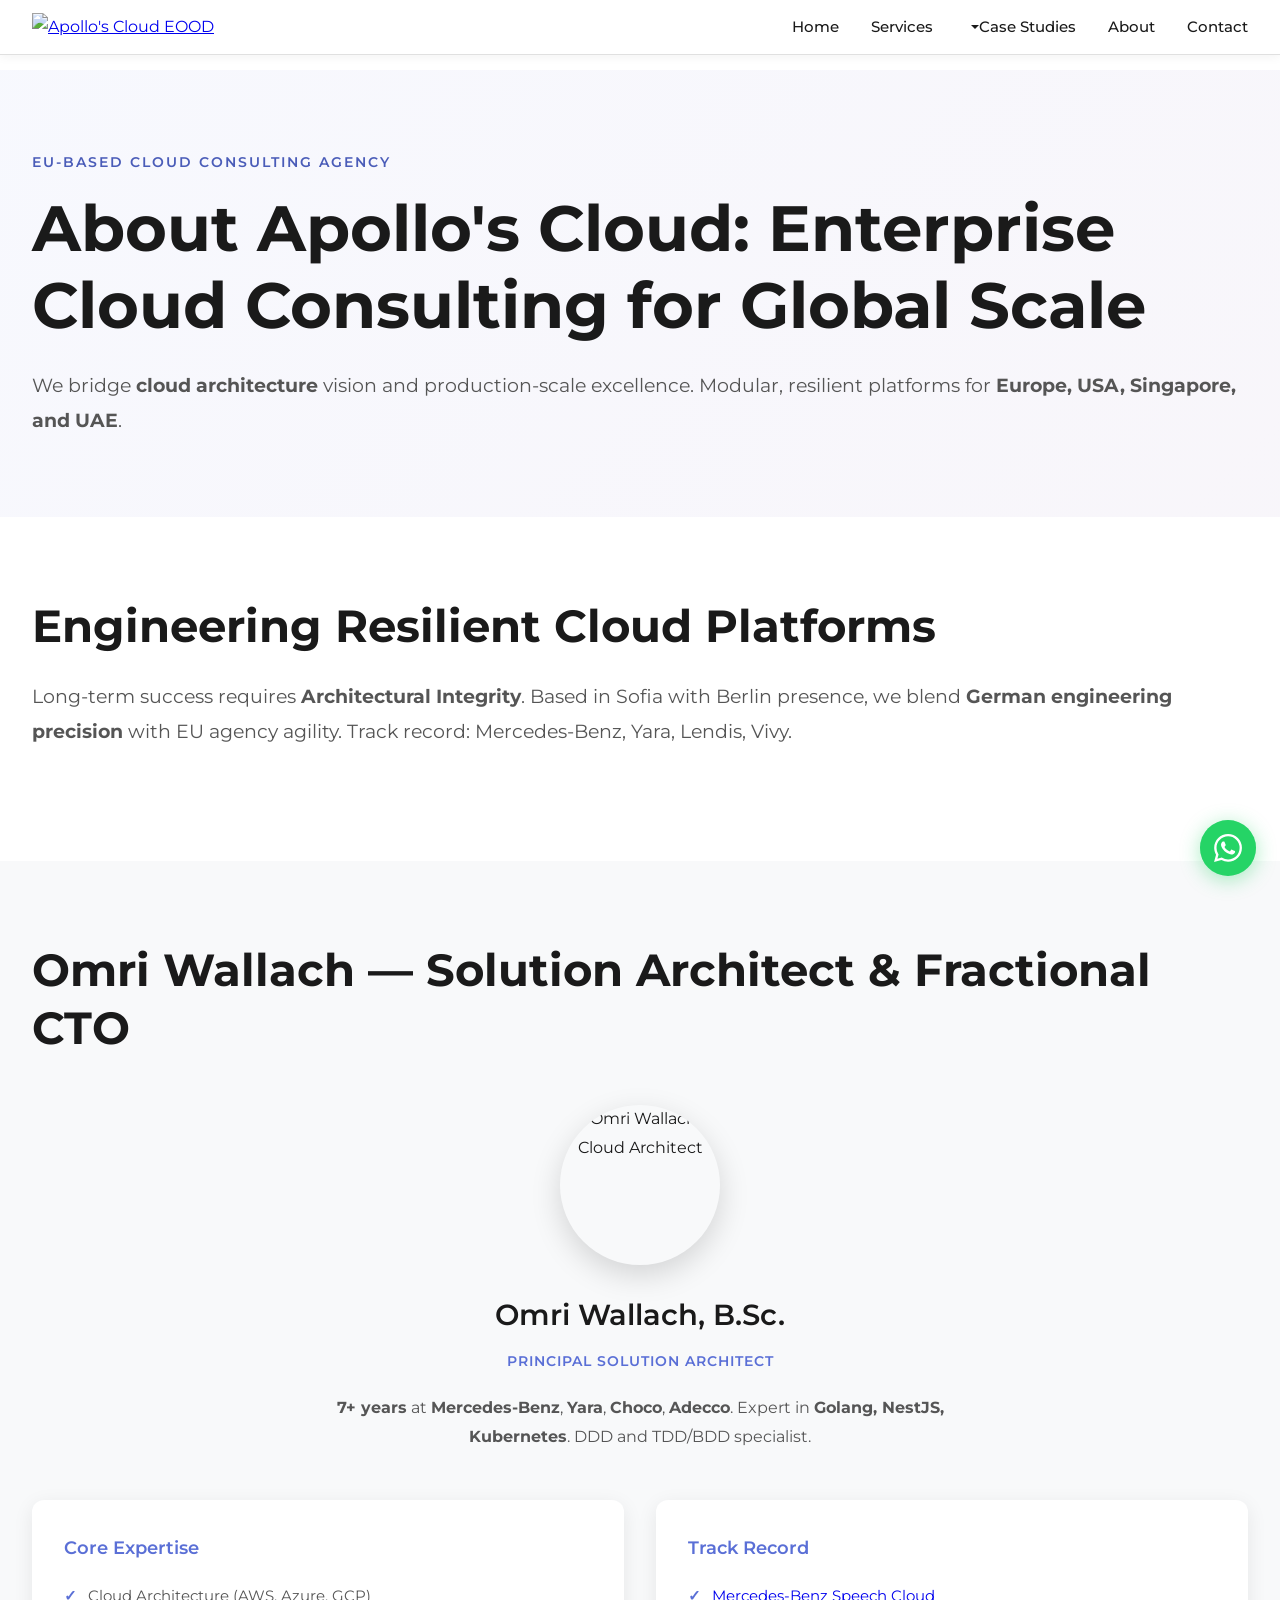
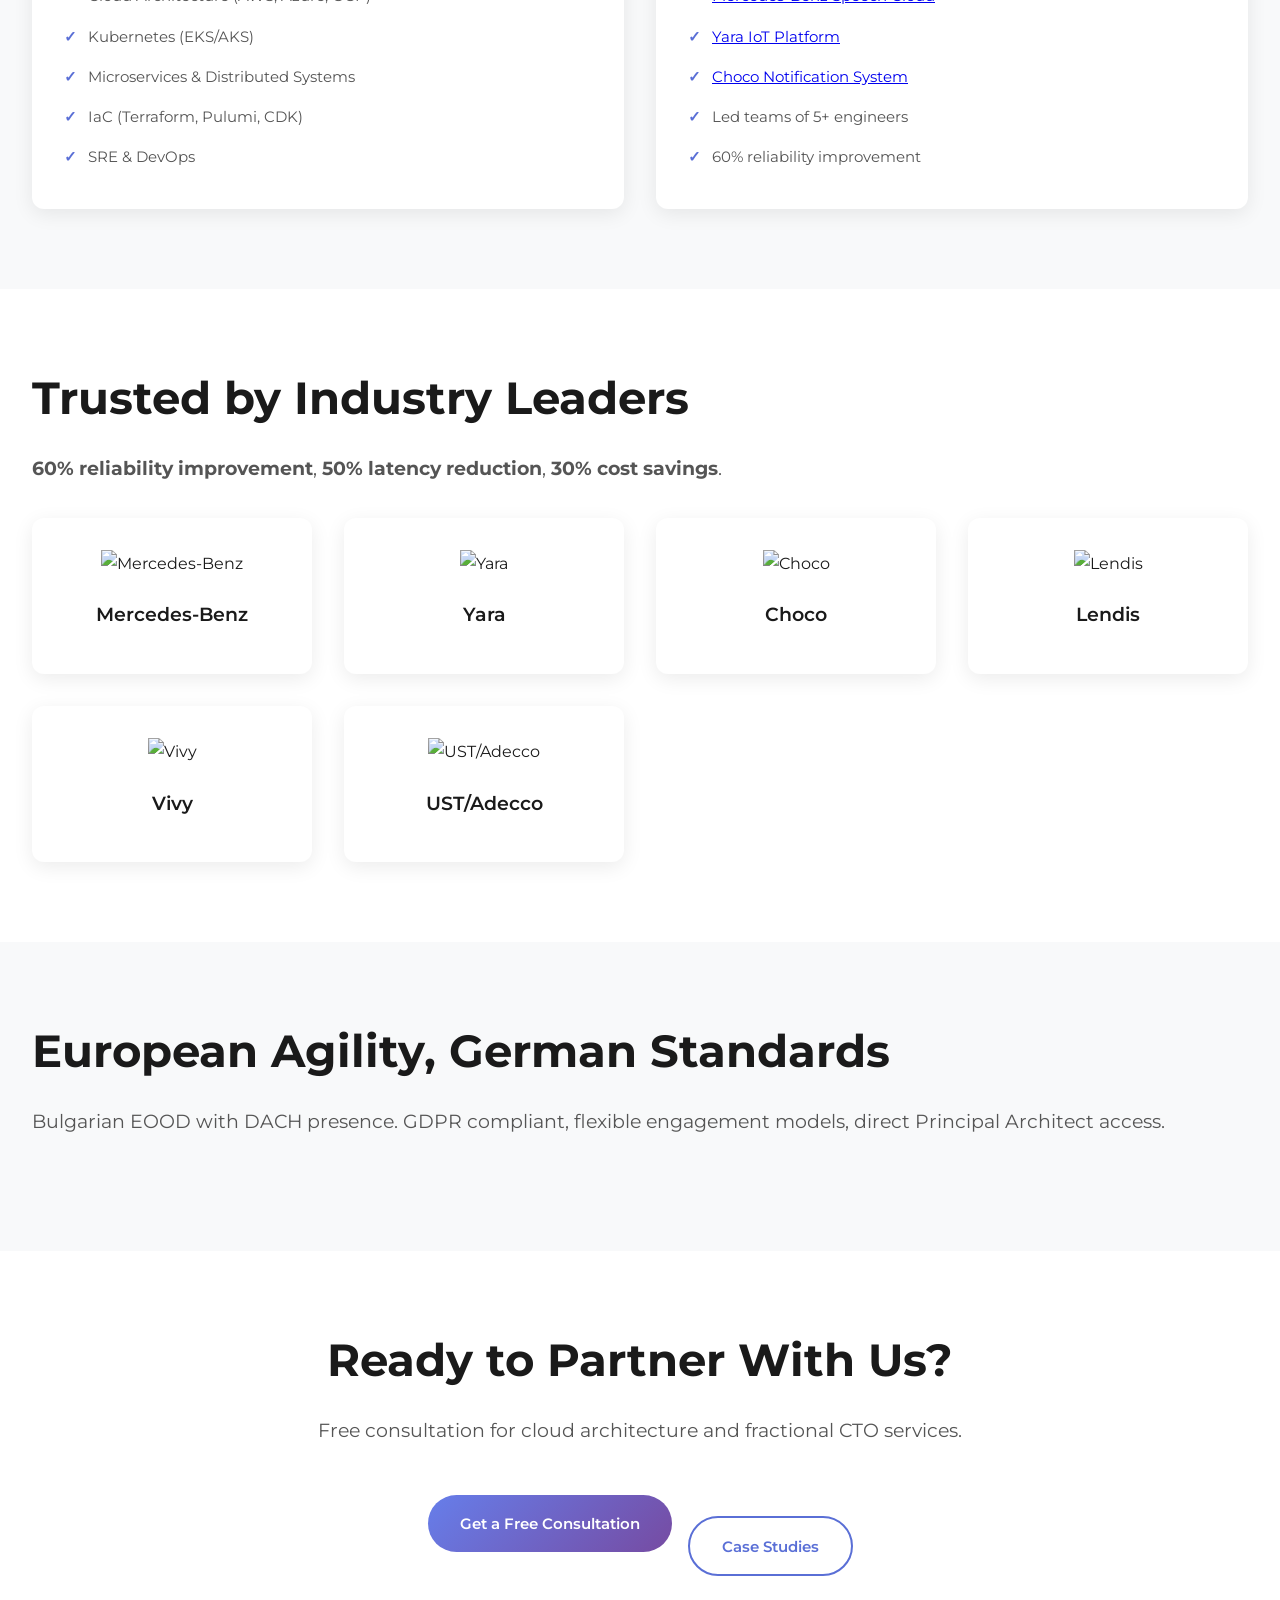
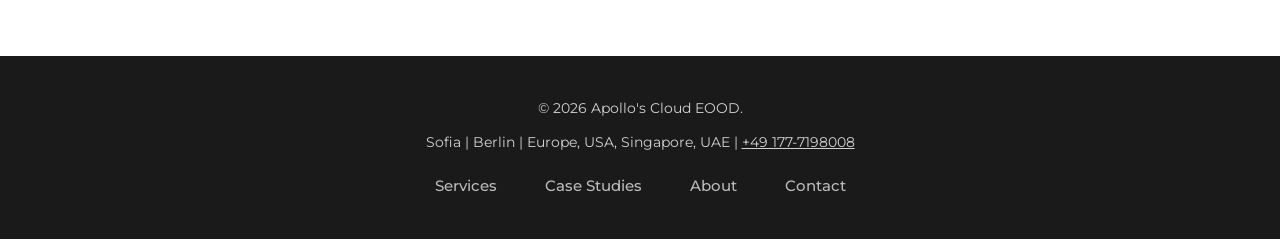
==== commit c451a4d9: "feat: Add scroll animations, WhatsApp button to what-we-do, about-us, case-studies pages" ====
--- a/about-us.html
+++ b/about-us.html
@@ -1,34 +1,28 @@
 <!DOCTYPE html>
 <html lang="en">
 <head>
-    <meta charset="UTF-8">
-    <meta name="viewport" content="width=device-width, initial-scale=1.0">
+    <meta charset="UTF-8"><meta name="viewport" content="width=device-width, initial-scale=1.0">
     <title>About Apollo's Cloud | Fractional CTO &amp; Cloud Architect Omri Wallach</title>
-    <meta name="description" content="Meet Omri Wallach, Principal Cloud Architect with 7+ years at Mercedes-Benz and Yara. EU-based cloud consulting agency serving Europe, USA, Singapore, UAE.">
+    <meta name="description" content="Meet Omri Wallach, Principal Cloud Architect. 7+ years at Mercedes-Benz, Yara. EU-based cloud consulting for Europe, USA, Singapore, UAE.">
     <meta name="robots" content="index, follow, max-image-preview:large">
     <link rel="canonical" href="https://omriwa.github.io/apollos-cloud/about-us.html">
-    <meta property="og:title" content="About Apollo's Cloud | Fractional CTO &amp; Cloud Architect">
-    <meta property="og:description" content="Meet Omri Wallach, Principal Cloud Architect with 7+ years at Mercedes-Benz and Yara.">
-    <meta property="og:type" content="website">
-    <meta property="og:url" content="https://omriwa.github.io/apollos-cloud/about-us.html">
-    <meta property="og:image" content="https://apollos-cloud.eu/wp-content/uploads/2026/02/cropped-apollos.business.logo_-1-scaled-1.png">
-    <meta property="og:site_name" content="Apollo's Cloud EOOD">
-    <meta name="twitter:card" content="summary_large_image">
-    <script type="application/ld+json">{"@context":"https://schema.org","@graph":[{"@type":"Organization","@id":"https://omriwa.github.io/apollos-cloud/#organization","name":"Apollo's Cloud EOOD","url":"https://omriwa.github.io/apollos-cloud/","logo":"https://apollos-cloud.eu/wp-content/uploads/2026/02/cropped-apollos.business.logo_-1-scaled-1.png","contactPoint":{"@type":"ContactPoint","telephone":"+491777198008","contactType":"sales","email":"omriwallach1992@gmail.com","areaServed":["EU","US","SG","AE"]},"sameAs":["https://github.com/omriwa","https://linkedin.com/in/omri-wallach-19989a113"]},{"@type":"Person","name":"Omri Wallach","jobTitle":"Principal Solution Architect","worksFor":{"@id":"https://omriwa.github.io/apollos-cloud/#organization"},"knowsAbout":["Cloud Architecture","Kubernetes","AWS","Azure","Node.js","Golang","DevOps"],"sameAs":["https://github.com/omriwa","https://linkedin.com/in/omri-wallach-19989a113"]}]}</script>
+    <meta property="og:title" content="About Apollo's Cloud | Cloud Architect Omri Wallach"><meta property="og:type" content="website"><meta property="og:url" content="https://omriwa.github.io/apollos-cloud/about-us.html"><meta property="og:image" content="https://apollos-cloud.eu/wp-content/uploads/2026/02/cropped-apollos.business.logo_-1-scaled-1.png"><meta name="twitter:card" content="summary_large_image">
+    <script type="application/ld+json">{"@context":"https://schema.org","@graph":[{"@type":"Organization","@id":"https://omriwa.github.io/apollos-cloud/#organization","name":"Apollo's Cloud EOOD","url":"https://omriwa.github.io/apollos-cloud/"},{"@type":"Person","name":"Omri Wallach","jobTitle":"Principal Solution Architect","worksFor":{"@id":"https://omriwa.github.io/apollos-cloud/#organization"},"sameAs":["https://github.com/omriwa","https://linkedin.com/in/omri-wallach-19989a113"]}]}</script>
     <link href="https://fonts.googleapis.com/css2?family=Montserrat:wght@400;500;600;700&display=swap" rel="stylesheet">
-    <link rel="stylesheet" href="css/style.css"><link rel="stylesheet" href="css/nav.css">
+    <link rel="stylesheet" href="css/style.css"><link rel="stylesheet" href="css/nav.css"><link rel="stylesheet" href="css/animations.css">
     <link rel="icon" type="image/png" href="https://apollos-cloud.eu/wp-content/uploads/2026/02/cropped-apollos.business.logo_-scaled-1-32x32.png" sizes="32x32">
 </head>
 <body>
-    <header role="banner"><div class="header-container"><a href="index.html" class="logo" aria-label="Apollo's Cloud EOOD - Home"><img src="https://apollos-cloud.eu/wp-content/uploads/2026/02/cropped-apollos.business.logo_-1-scaled-1-235x165.png" alt="Apollo's Cloud EOOD - Cloud Architecture Consulting" width="235" height="165"></a><nav role="navigation" aria-label="Main navigation"><ul><li><a href="index.html">Home</a></li><li><a href="what-we-do.html">Services</a></li><li class="has-dropdown"><a href="case-studies.html">Case Studies</a><ul class="dropdown"><li><a href="yara-iot-platform.html">Yara International</a></li><li><a href="mercedes-benz-kubernetes.html">Mercedes-Benz</a></li><li><a href="choco-notification-system.html">Choco</a></li><li><a href="lendis-fintech.html">Lendis</a></li><li><a href="vivy-healthtech.html">Vivy HealthTech</a></li><li><a href="migraven-it-security.html">MigRaven</a></li><li><a href="splicky-adtech.html">Splicky</a></li><li><a href="ust-adecco-azure.html">UST / Adecco</a></li><li><a href="webiny-serverless.html">Webiny</a></li></ul></li><li><a href="about-us.html" aria-current="page">About</a></li><li><a href="contact.html">Contact</a></li></ul></nav><button class="mobile-menu-toggle" aria-label="Toggle navigation menu" onclick="document.querySelector('nav ul').classList.toggle('active')"><span></span><span></span><span></span></button></div></header>
+    <header role="banner"><div class="header-container"><a href="index.html" class="logo" aria-label="Home"><img src="https://apollos-cloud.eu/wp-content/uploads/2026/02/cropped-apollos.business.logo_-1-scaled-1-235x165.png" alt="Apollo's Cloud EOOD" width="235" height="165"></a><nav role="navigation" aria-label="Main navigation"><ul><li><a href="index.html">Home</a></li><li><a href="what-we-do.html">Services</a></li><li class="has-dropdown"><a href="case-studies.html">Case Studies</a><ul class="dropdown"><li><a href="yara-iot-platform.html">Yara</a></li><li><a href="mercedes-benz-kubernetes.html">Mercedes-Benz</a></li><li><a href="choco-notification-system.html">Choco</a></li><li><a href="lendis-fintech.html">Lendis</a></li><li><a href="vivy-healthtech.html">Vivy</a></li><li><a href="migraven-it-security.html">MigRaven</a></li><li><a href="splicky-adtech.html">Splicky</a></li><li><a href="ust-adecco-azure.html">UST/Adecco</a></li><li><a href="webiny-serverless.html">Webiny</a></li></ul></li><li><a href="about-us.html" aria-current="page">About</a></li><li><a href="contact.html">Contact</a></li></ul></nav><button class="mobile-menu-toggle" aria-label="Toggle menu" onclick="document.querySelector('nav ul').classList.toggle('active')"><span></span><span></span><span></span></button></div></header>
     <main id="main-content">
-    <section class="hero" style="min-height:auto;padding:5rem 0 3rem" aria-labelledby="about-hero"><div class="container"><p class="section-label">EU-Based Cloud Architecture Consulting Agency</p><h1 id="about-hero">About Apollo's Cloud: Enterprise Cloud Consulting for Global Scale</h1><p class="lead-text">Apollo's Cloud EOOD bridges the gap between high-level <strong>cloud architecture</strong> vision and production-scale excellence. We design modular, resilient platforms that prepare enterprises for digital transformation—serving clients across <strong>Europe, the USA, Singapore, and the UAE</strong>.</p></div></section>
-    <section aria-labelledby="vision-heading"><div class="container"><p class="section-number" aria-hidden="true">01</p><p class="section-label">Our Vision</p><h2 id="vision-heading">Engineering Resilient Cloud Platforms for the AI Era</h2><p class="lead-text">We believe long-term success requires <strong>Architectural Integrity</strong>—moving beyond rapid feature delivery to achieve infrastructure maturity. Our mission: empower global organizations through modular, high-performance distributed systems that are AI-ready and operationally stable.</p><p class="lead-text">Headquartered in Sofia, Bulgaria with direct DACH region presence, we blend <strong>German-standard engineering precision</strong> with EU agency agility. Our track record spans Automotive (Mercedes-Benz), Industrial IoT (Yara International), FinTech (Lendis), and HealthTech (Vivy).</p></div></section>
-    <section class="section-gray" aria-labelledby="leader-heading"><div class="container"><p class="section-number" aria-hidden="true">02</p><p class="section-label">Principal Cloud Architect</p><h2 id="leader-heading">Omri Wallach — Solution Architect &amp; Fractional CTO</h2><div class="team-section"><div class="team-avatar"><img src="https://apollos-cloud.eu/wp-content/uploads/2026/02/omri_wallach_profile-300x200.jpg" alt="Omri Wallach - Principal Cloud Solution Architect and Fractional CTO" width="300" height="200"></div><h3 class="team-name">Omri Wallach, B.Sc.</h3><p class="team-title">Principal Solution Architect &amp; Fractional CTO</p><p class="team-bio">Berlin-based Senior Architect with <strong>7+ years</strong> delivering mission-critical cloud platforms for <strong>Mercedes-Benz</strong>, <strong>Yara International</strong>, <strong>Choco</strong>, and <strong>Adecco</strong>. Expert in <strong>Golang, Node.js (NestJS), and Kubernetes Orchestration</strong>.</p><p class="team-bio">Specializes in <strong>Domain-Driven Design (DDD)</strong>, rigorous <strong>TDD/BDD standards</strong>, and translating complex requirements into scalable, fault-tolerant systems.</p></div><div class="services-grid" style="margin-top:3rem"><div class="service-card"><h3 style="font-size:1.1rem">Core Expertise</h3><ul><li>Cloud Architecture (AWS, Azure, GCP)</li><li>Kubernetes &amp; Container Orchestration (EKS/AKS)</li><li>Microservices &amp; Distributed Systems</li><li>Infrastructure as Code (Terraform, Pulumi, CDK)</li><li>Site Reliability Engineering (SRE)</li><li>DevOps &amp; CI/CD Pipeline Design</li></ul></div><div class="service-card"><h3 style="font-size:1.1rem">Leadership Track Record</h3><ul><li>Tech Lead: <a href="mercedes-benz-kubernetes.html">Mercedes-Benz Speech Cloud</a> (Kubernetes, Azure)</li><li>Tech Lead: <a href="yara-iot-platform.html">Yara International IoT Platform</a> (AWS)</li><li>Architect: <a href="choco-notification-system.html">Choco Notification System</a> (Serverless)</li><li>Led teams of 5+ engineers through full SDLC</li><li>60% deployment reliability improvement achieved</li></ul></div></div></div></section>
-    <section aria-labelledby="clients-heading"><div class="container"><p class="section-number" aria-hidden="true">03</p><p class="section-label">Proven Impact</p><h2 id="clients-heading">Trusted by Industry Leaders in Automotive, IoT &amp; FinTech</h2><p class="lead-text">Our technical leadership delivers measurable ROI: <strong>60% reliability improvements</strong>, <strong>50% latency reduction</strong>, <strong>30% cloud cost savings</strong>.</p><div class="clients-grid" style="margin-top:2rem"><a href="mercedes-benz-kubernetes.html" class="client-card" style="text-decoration:none;color:inherit"><img src="https://apollos-cloud.eu/wp-content/uploads/2026/02/mercedes-benz-kubernetes-cloud-architecture.svg" alt="Mercedes-Benz Kubernetes consulting" width="200" height="120" loading="lazy"><h4>Mercedes-Benz</h4></a><a href="yara-iot-platform.html" class="client-card" style="text-decoration:none;color:inherit"><img src="https://apollos-cloud.eu/wp-content/uploads/2026/02/yara-international-aws-iot-architecture.svg" alt="Yara International IoT" width="200" height="120" loading="lazy"><h4>Yara International</h4></a><a href="choco-notification-system.html" class="client-card" style="text-decoration:none;color:inherit"><img src="https://apollos-cloud.eu/wp-content/uploads/2026/02/choco-aws-serverless-distributed-systems.jpeg" alt="Choco AWS serverless" width="200" height="120" loading="lazy"><h4>Choco</h4></a><a href="lendis-fintech.html" class="client-card" style="text-decoration:none;color:inherit"><img src="https://apollos-cloud.eu/wp-content/uploads/2026/02/lendis-aws-microservices-migration.webp" alt="Lendis FinTech" width="200" height="120" loading="lazy"><h4>Lendis</h4></a><a href="splicky-adtech.html" class="client-card" style="text-decoration:none;color:inherit"><img src="https://apollos-cloud.eu/wp-content/uploads/2026/02/splicky-adtech-node-react-migration.svg" alt="Splicky AdTech" width="200" height="120" loading="lazy"><h4>Splicky</h4></a><a href="vivy-healthtech.html" class="client-card" style="text-decoration:none;color:inherit"><img src="https://apollos-cloud.eu/wp-content/uploads/2026/02/vivy-healthtech-aws-microservices.svg" alt="Vivy HealthTech" width="200" height="120" loading="lazy"><h4>Vivy</h4></a><a href="ust-adecco-azure.html" class="client-card" style="text-decoration:none;color:inherit"><img src="https://apollos-cloud.eu/wp-content/uploads/2026/02/adecco-azure-nestjs-cloud-migration.svg" alt="UST Adecco Azure" width="200" height="120" loading="lazy"><h4>UST / Adecco</h4></a><a href="webiny-serverless.html" class="client-card" style="text-decoration:none;color:inherit"><img src="https://apollos-cloud.eu/wp-content/uploads/2026/02/webiny-serverless-pulumi-infrastructure.png" alt="Webiny Serverless" width="200" height="120" loading="lazy"><h4>Webiny</h4></a><a href="migraven-it-security.html" class="client-card" style="text-decoration:none;color:inherit"><img src="https://apollos-cloud.eu/wp-content/uploads/2026/02/migraven-it-security-react-visualization.png" alt="MigRaven IT Security" width="200" height="120" loading="lazy"><h4>MigRaven</h4></a></div></div></section>
-    <section class="section-gray" aria-labelledby="model-heading"><div class="container"><p class="section-number" aria-hidden="true">04</p><p class="section-label">EU-Based, Globally Accessible</p><h2 id="model-heading">Why the Bulgarian EOOD Model? European Agility, German Standards</h2><p class="lead-text">Operating as a Bulgarian EOOD offers top-tier European engineering with maximum flexibility. Direct <strong>DACH region presence</strong>, GDPR-compliant, ideal for <strong>fractional CTO engagements</strong>.</p><div class="services-grid" style="margin-top:2rem"><div class="service-card"><h3 style="font-size:1.1rem">Advantages for International Clients</h3><ul><li>EU-based with GDPR &amp; NIS2 compliance</li><li>Direct DACH region presence (Berlin)</li><li>Flexible engagement models</li><li>German engineering standards</li><li>Tax-efficient EU structure</li><li>Direct Principal Architect access</li></ul></div></div></div></section>
-    <section style="text-align:center" aria-labelledby="cta-about"><div class="container"><h2 id="cta-about">Ready to Partner With Us?</h2><p class="lead-text" style="max-width:700px;margin:1.5rem auto 2rem">Schedule a free consultation to discuss cloud architecture consulting and fractional CTO services.</p><a href="contact.html" class="cta-button" role="button">Get a Free Consultation</a><a href="case-studies.html" class="cta-secondary" role="button">View Case Studies</a></div></section>
+    <section class="hero" style="min-height:auto;padding:5rem 0 3rem" aria-labelledby="ah"><div class="container"><p class="section-label">EU-Based Cloud Consulting Agency</p><h1 id="ah">About Apollo's Cloud: Enterprise Cloud Consulting for Global Scale</h1><p class="lead-text">We bridge <strong>cloud architecture</strong> vision and production-scale excellence. Modular, resilient platforms for <strong>Europe, USA, Singapore, and UAE</strong>.</p></div></section>
+    <section aria-labelledby="v1"><div class="container"><h2 id="v1">Engineering Resilient Cloud Platforms</h2><p class="lead-text">Long-term success requires <strong>Architectural Integrity</strong>. Based in Sofia with Berlin presence, we blend <strong>German engineering precision</strong> with EU agency agility. Track record: Mercedes-Benz, Yara, Lendis, Vivy.</p></div></section>
+    <section class="section-gray" aria-labelledby="l1"><div class="container"><h2 id="l1">Omri Wallach — Solution Architect &amp; Fractional CTO</h2><div class="team-section"><div class="team-avatar"><img src="https://apollos-cloud.eu/wp-content/uploads/2026/02/omri_wallach_profile-300x200.jpg" alt="Omri Wallach - Cloud Architect" width="300" height="200"></div><h3 class="team-name">Omri Wallach, B.Sc.</h3><p class="team-title">Principal Solution Architect</p><p class="team-bio"><strong>7+ years</strong> at <strong>Mercedes-Benz</strong>, <strong>Yara</strong>, <strong>Choco</strong>, <strong>Adecco</strong>. Expert in <strong>Golang, NestJS, Kubernetes</strong>. DDD and TDD/BDD specialist.</p></div><div class="services-grid" style="margin-top:2rem"><div class="service-card"><h3 style="font-size:1.1rem">Core Expertise</h3><ul><li>Cloud Architecture (AWS, Azure, GCP)</li><li>Kubernetes (EKS/AKS)</li><li>Microservices &amp; Distributed Systems</li><li>IaC (Terraform, Pulumi, CDK)</li><li>SRE &amp; DevOps</li></ul></div><div class="service-card"><h3 style="font-size:1.1rem">Track Record</h3><ul><li><a href="mercedes-benz-kubernetes.html">Mercedes-Benz Speech Cloud</a></li><li><a href="yara-iot-platform.html">Yara IoT Platform</a></li><li><a href="choco-notification-system.html">Choco Notification System</a></li><li>Led teams of 5+ engineers</li><li>60% reliability improvement</li></ul></div></div></div></section>
+    <section aria-labelledby="c1"><div class="container"><h2 id="c1">Trusted by Industry Leaders</h2><p class="lead-text"><strong>60% reliability improvement</strong>, <strong>50% latency reduction</strong>, <strong>30% cost savings</strong>.</p><div class="clients-grid" style="margin-top:2rem"><a href="mercedes-benz-kubernetes.html" class="client-card" style="text-decoration:none;color:inherit"><img src="https://apollos-cloud.eu/wp-content/uploads/2026/02/mercedes-benz-kubernetes-cloud-architecture.svg" alt="Mercedes-Benz" width="200" height="120" loading="lazy"><h4>Mercedes-Benz</h4></a><a href="yara-iot-platform.html" class="client-card" style="text-decoration:none;color:inherit"><img src="https://apollos-cloud.eu/wp-content/uploads/2026/02/yara-international-aws-iot-architecture.svg" alt="Yara" width="200" height="120" loading="lazy"><h4>Yara</h4></a><a href="choco-notification-system.html" class="client-card" style="text-decoration:none;color:inherit"><img src="https://apollos-cloud.eu/wp-content/uploads/2026/02/choco-aws-serverless-distributed-systems.jpeg" alt="Choco" width="200" height="120" loading="lazy"><h4>Choco</h4></a><a href="lendis-fintech.html" class="client-card" style="text-decoration:none;color:inherit"><img src="https://apollos-cloud.eu/wp-content/uploads/2026/02/lendis-aws-microservices-migration.webp" alt="Lendis" width="200" height="120" loading="lazy"><h4>Lendis</h4></a><a href="vivy-healthtech.html" class="client-card" style="text-decoration:none;color:inherit"><img src="https://apollos-cloud.eu/wp-content/uploads/2026/02/vivy-healthtech-aws-microservices.svg" alt="Vivy" width="200" height="120" loading="lazy"><h4>Vivy</h4></a><a href="ust-adecco-azure.html" class="client-card" style="text-decoration:none;color:inherit"><img src="https://apollos-cloud.eu/wp-content/uploads/2026/02/adecco-azure-nestjs-cloud-migration.svg" alt="UST/Adecco" width="200" height="120" loading="lazy"><h4>UST/Adecco</h4></a></div></div></section>
+    <section class="section-gray" aria-labelledby="m1"><div class="container"><h2 id="m1">European Agility, German Standards</h2><p class="lead-text">Bulgarian EOOD with DACH presence. GDPR compliant, flexible engagement models, direct Principal Architect access.</p></div></section>
+    <section style="text-align:center" aria-labelledby="cta"><div class="container"><h2 id="cta">Ready to Partner With Us?</h2><p class="lead-text" style="max-width:700px;margin:1.5rem auto 2rem">Free consultation for cloud architecture and fractional CTO services.</p><a href="contact.html" class="cta-button">Get a Free Consultation</a><a href="case-studies.html" class="cta-secondary">Case Studies</a></div></section>
     </main>
-    <footer role="contentinfo"><div class="container"><p>&copy; 2026 Apollo's Cloud EOOD. Enterprise Cloud Architecture Consulting.</p><p style="margin-top:0.5rem">Sofia, Bulgaria | Berlin, Germany | Serving Europe, USA, Singapore &amp; UAE | <a href="tel:+491777198008" style="color:inherit">+49 177-7198008</a></p><nav aria-label="Footer navigation" style="margin-top:1rem"><a href="what-we-do.html" style="color:rgba(255,255,255,0.7);margin-right:1.5rem">Services</a><a href="case-studies.html" style="color:rgba(255,255,255,0.7);margin-right:1.5rem">Case Studies</a><a href="about-us.html" style="color:rgba(255,255,255,0.7);margin-right:1.5rem">About</a><a href="contact.html" style="color:rgba(255,255,255,0.7)">Contact</a></nav></div></footer>
+    <footer role="contentinfo"><div class="container"><p>&copy; 2026 Apollo's Cloud EOOD.</p><p style="margin-top:.5rem">Sofia | Berlin | Europe, USA, Singapore, UAE | <a href="tel:+491777198008" style="color:inherit">+49 177-7198008</a></p><nav aria-label="Footer" style="margin-top:1rem"><a href="what-we-do.html" style="color:rgba(255,255,255,.7);margin-right:1.5rem">Services</a><a href="case-studies.html" style="color:rgba(255,255,255,.7);margin-right:1.5rem">Case Studies</a><a href="about-us.html" style="color:rgba(255,255,255,.7);margin-right:1.5rem">About</a><a href="contact.html" style="color:rgba(255,255,255,.7)">Contact</a></nav></div></footer>
+    <script src="js/main.js" defer></script>
 </body>
 </html>
--- a/css/style.css
+++ b/css/style.css
@@ -1,25 +1,20 @@
 /* Apollo's Cloud - Main Stylesheet */
-/* Color scheme based on original website */
 
 :root {
-    /* Primary Colors from original site */
     --primary-bg: #ffffff;
     --secondary-bg: #f8f9fa;
     --accent-bg: #f1f3f5;
     --primary-text: #1a1a1a;
-    --secondary-text: #666666;
-    --accent-color: #667eea;
-    --accent-secondary: #764ba2;
+    --secondary-text: #555555;
+    --accent-color: #5a6fd6;
+    --accent-secondary: #6b4e99;
+    --accent-on-gray: #4a5cb8;
     --border-color: #e0e0e0;
     --gradient-primary: linear-gradient(135deg, #667eea 0%, #764ba2 100%);
     --header-bg: rgba(255, 255, 255, 0.98);
 }
 
-* {
-    margin: 0;
-    padding: 0;
-    box-sizing: border-box;
-}
+* { margin: 0; padding: 0; box-sizing: border-box; }
 
 body {
     font-family: 'Montserrat', 'Segoe UI', Tahoma, Geneva, Verdana, sans-serif;
@@ -27,9 +22,10 @@
     color: var(--primary-text);
     line-height: 1.8;
     overflow-x: hidden;
-}
-
-/* Header & Navigation */
+    -webkit-text-size-adjust: 100%;
+}
+
+/* Header */
 header {
     position: fixed;
     top: 0;
@@ -38,7 +34,7 @@
     backdrop-filter: blur(10px);
     border-bottom: 1px solid var(--border-color);
     z-index: 1000;
-    padding: 1rem 0;
+    padding: 0.8rem 0;
     box-shadow: 0 2px 10px rgba(0,0,0,0.05);
 }
 
@@ -51,15 +47,12 @@
     align-items: center;
 }
 
-.logo img {
-    height: 60px;
-    width: auto;
-}
+.logo img { height: 50px; width: auto; }
 
 nav ul {
     list-style: none;
     display: flex;
-    gap: 2.5rem;
+    gap: 2rem;
     align-items: center;
 }
 
@@ -68,13 +61,11 @@
     text-decoration: none;
     font-weight: 500;
     font-size: 0.95rem;
-    transition: color 0.3s ease;
+    transition: color 0.3s;
     position: relative;
 }
 
-nav a:hover {
-    color: var(--accent-color);
-}
+nav a:hover { color: var(--accent-color); }
 
 nav a::after {
     content: '';
@@ -84,12 +75,10 @@
     width: 0;
     height: 2px;
     background: var(--gradient-primary);
-    transition: width 0.3s ease;
-}
-
-nav a:hover::after {
-    width: 100%;
-}
+    transition: width 0.3s;
+}
+
+nav a:hover::after { width: 100%; }
 
 /* Container */
 .container {
@@ -98,23 +87,21 @@
     padding: 0 2rem;
 }
 
-/* Hero Section */
+/* Hero */
 .hero {
-    min-height: 90vh;
+    min-height: 85vh;
     display: flex;
     align-items: center;
-    margin-top: 80px;
-    padding: 6rem 0;
-    background: linear-gradient(135deg, rgba(102, 126, 234, 0.05) 0%, rgba(118, 75, 162, 0.05) 100%);
-}
-
-.hero-content {
-    max-width: 900px;
-}
+    margin-top: 70px;
+    padding: 5rem 0;
+    background: linear-gradient(135deg, rgba(102,126,234,0.05), rgba(118,75,162,0.05));
+}
+
+.hero-content { max-width: 900px; }
 
 .section-label {
-    font-size: 0.9rem;
-    color: var(--accent-color);
+    font-size: 0.85rem;
+    color: var(--accent-on-gray);
     text-transform: uppercase;
     letter-spacing: 2px;
     margin-bottom: 1rem;
@@ -122,7 +109,7 @@
 }
 
 h1 {
-    font-size: clamp(2.5rem, 6vw, 4.5rem);
+    font-size: clamp(1.8rem, 5vw, 4rem);
     font-weight: 700;
     line-height: 1.2;
     margin-bottom: 1.5rem;
@@ -130,7 +117,7 @@
 }
 
 h2 {
-    font-size: clamp(2rem, 4vw, 3rem);
+    font-size: clamp(1.6rem, 4vw, 2.8rem);
     font-weight: 700;
     line-height: 1.3;
     margin-bottom: 1.5rem;
@@ -138,21 +125,21 @@
 }
 
 h3 {
-    font-size: clamp(1.5rem, 3vw, 2.2rem);
+    font-size: clamp(1.2rem, 2.5vw, 2rem);
     font-weight: 600;
     margin-bottom: 1rem;
     color: var(--primary-text);
 }
 
 h4 {
-    font-size: 1.3rem;
+    font-size: 1.2rem;
     font-weight: 600;
     margin-bottom: 0.8rem;
     color: var(--primary-text);
 }
 
 .lead-text {
-    font-size: 1.2rem;
+    font-size: clamp(1rem, 1.5vw, 1.2rem);
     color: var(--secondary-text);
     line-height: 1.8;
     margin-bottom: 2rem;
@@ -161,31 +148,33 @@
 /* Buttons */
 .cta-button {
     display: inline-block;
-    padding: 1rem 2.5rem;
+    padding: 0.9rem 2rem;
     background: var(--gradient-primary);
     color: white;
     text-decoration: none;
     border-radius: 50px;
     font-weight: 600;
-    transition: transform 0.3s ease, box-shadow 0.3s ease;
+    font-size: 0.95rem;
+    transition: transform 0.3s, box-shadow 0.3s;
     margin-right: 1rem;
     margin-top: 1rem;
 }
 
 .cta-button:hover {
     transform: translateY(-3px);
-    box-shadow: 0 10px 25px rgba(102, 126, 234, 0.3);
+    box-shadow: 0 10px 25px rgba(102,126,234,0.3);
 }
 
 .cta-secondary {
     display: inline-block;
-    padding: 1rem 2.5rem;
+    padding: 0.9rem 2rem;
     border: 2px solid var(--accent-color);
     color: var(--accent-color);
     text-decoration: none;
     border-radius: 50px;
     font-weight: 600;
-    transition: all 0.3s ease;
+    font-size: 0.95rem;
+    transition: all 0.3s;
     margin-top: 1rem;
 }
 
@@ -194,104 +183,94 @@
     color: white;
 }
 
-/* Section Styling */
-section {
-    padding: 6rem 0;
-}
-
-.section-gray {
-    background-color: var(--secondary-bg);
-}
-
-.section-light {
-    background-color: var(--accent-bg);
-}
+/* Sections */
+section { padding: 5rem 0; }
+.section-gray { background-color: var(--secondary-bg); }
+.section-light { background-color: var(--accent-bg); }
 
 .section-number {
-    font-size: 4rem;
+    font-size: 3.5rem;
     font-weight: 700;
-    color: rgba(102, 126, 234, 0.1);
-    margin-bottom: -2rem;
+    color: rgba(102,126,234,0.15);
+    margin-bottom: -1.5rem;
+    user-select: none;
 }
 
 /* Client Grid */
 .clients-grid {
     display: grid;
-    grid-template-columns: repeat(auto-fit, minmax(280px, 1fr));
-    gap: 2.5rem;
-    margin-top: 4rem;
+    grid-template-columns: repeat(auto-fit, minmax(min(260px, 100%), 1fr));
+    gap: 2rem;
+    margin-top: 3rem;
 }
 
 .client-card {
     background: white;
-    padding: 2.5rem;
+    padding: 2rem;
     border-radius: 12px;
     box-shadow: 0 5px 20px rgba(0,0,0,0.08);
-    transition: transform 0.3s ease, box-shadow 0.3s ease;
+    transition: transform 0.3s, box-shadow 0.3s;
     text-align: center;
 }
 
 .client-card:hover {
-    transform: translateY(-10px);
-    box-shadow: 0 15px 40px rgba(102, 126, 234, 0.15);
+    transform: translateY(-8px);
+    box-shadow: 0 15px 40px rgba(102,126,234,0.15);
 }
 
 .client-card img {
     width: 100%;
-    max-width: 200px;
+    max-width: 180px;
     height: auto;
-    margin-bottom: 1.5rem;
-}
-
-.client-card h4 {
-    font-size: 1.4rem;
-    margin-bottom: 0.8rem;
+    margin-bottom: 1.2rem;
+}
+
+.client-card h4, .client-card h3 {
+    font-size: 1.2rem;
+    margin-bottom: 0.6rem;
 }
 
 .client-card p {
     color: var(--secondary-text);
-    font-size: 0.95rem;
+    font-size: 0.9rem;
 }
 
 /* Services Grid */
 .services-grid {
     display: grid;
-    grid-template-columns: repeat(auto-fit, minmax(300px, 1fr));
-    gap: 2.5rem;
-    margin-top: 4rem;
+    grid-template-columns: repeat(auto-fit, minmax(min(280px, 100%), 1fr));
+    gap: 2rem;
+    margin-top: 3rem;
 }
 
 .service-card {
     background: white;
-    padding: 2.5rem;
+    padding: 2rem;
     border-radius: 12px;
     box-shadow: 0 5px 20px rgba(0,0,0,0.08);
-    transition: transform 0.3s ease;
-}
-
-.service-card:hover {
-    transform: translateY(-5px);
-}
-
-.service-card h4 {
+    transition: transform 0.3s;
+}
+
+.service-card:hover { transform: translateY(-4px); }
+
+.service-card h3, .service-card h4 {
     color: var(--accent-color);
-    margin-bottom: 1rem;
+    margin-bottom: 0.8rem;
 }
 
 .service-card p {
     color: var(--secondary-text);
-    margin-bottom: 1.5rem;
-}
-
-.service-card ul {
-    list-style: none;
-}
+    margin-bottom: 1.2rem;
+}
+
+.service-card ul { list-style: none; }
 
 .service-card li {
-    padding: 0.5rem 0;
+    padding: 0.4rem 0;
     color: var(--secondary-text);
     position: relative;
     padding-left: 1.5rem;
+    font-size: 0.95rem;
 }
 
 .service-card li:before {
@@ -302,250 +281,294 @@
     font-weight: bold;
 }
 
-/* Technologies */
+/* Tech Grid */
 .tech-grid {
     display: grid;
-    grid-template-columns: repeat(auto-fit, minmax(350px, 1fr));
+    grid-template-columns: repeat(auto-fit, minmax(min(300px, 100%), 1fr));
+    gap: 2rem;
+    margin-top: 3rem;
+}
+
+.tech-column {
+    background: white;
+    padding: 2rem;
+    border-radius: 12px;
+    box-shadow: 0 5px 20px rgba(0,0,0,0.08);
+}
+
+.tech-column h4, .tech-column h3 { margin-bottom: 0.8rem; }
+.tech-column p { color: var(--secondary-text); margin-bottom: 1.2rem; }
+
+.tech-tags {
+    display: flex;
+    flex-wrap: wrap;
+    gap: 0.6rem;
+}
+
+.tech-tag {
+    background: var(--accent-bg);
+    padding: 0.4rem 0.9rem;
+    border-radius: 20px;
+    font-size: 0.85rem;
+    color: var(--primary-text);
+    border: 1px solid var(--border-color);
+}
+
+/* Features */
+.features-grid {
+    display: grid;
+    grid-template-columns: 1fr;
     gap: 3rem;
-    margin-top: 4rem;
-}
-
-.tech-column {
+    margin-top: 3rem;
+}
+
+.feature-item {
+    display: grid;
+    grid-template-columns: 1fr 1fr;
+    gap: 2.5rem;
+    align-items: center;
+}
+
+.feature-item:nth-child(even) { direction: rtl; }
+.feature-item:nth-child(even) > * { direction: ltr; }
+
+.feature-content h3, .feature-content h4 {
+    color: var(--accent-on-gray);
+    margin-bottom: 0.8rem;
+    font-size: clamp(1.2rem, 2.5vw, 1.6rem);
+}
+
+.feature-content p {
+    color: var(--secondary-text);
+    line-height: 1.8;
+}
+
+.feature-image {
+    width: 100%;
+    border-radius: 12px;
+    box-shadow: 0 10px 30px rgba(0,0,0,0.1);
+}
+
+.feature-image img {
+    width: 100%;
+    height: auto;
+    border-radius: 12px;
+}
+
+/* Team */
+.team-section {
+    text-align: center;
+    max-width: 900px;
+    margin: 3rem auto;
+}
+
+.team-avatar {
+    width: 160px;
+    height: 160px;
+    border-radius: 50%;
+    margin: 0 auto 1.5rem;
+    overflow: hidden;
+    box-shadow: 0 10px 30px rgba(0,0,0,0.15);
+}
+
+.team-avatar img { width: 100%; height: 100%; object-fit: cover; }
+.team-name { font-size: 1.8rem; margin-bottom: 0.5rem; }
+
+.team-title {
+    color: var(--accent-color);
+    font-weight: 600;
+    margin-bottom: 1.2rem;
+    text-transform: uppercase;
+    letter-spacing: 1px;
+    font-size: 0.9rem;
+}
+
+.team-bio {
+    color: var(--secondary-text);
+    line-height: 1.8;
+    max-width: 700px;
+    margin: 0 auto 1rem;
+}
+
+/* Contact */
+.contact-grid {
+    display: grid;
+    grid-template-columns: 1fr 1fr;
+    gap: 3rem;
+    margin-top: 3rem;
+}
+
+.contact-info {
     background: white;
     padding: 2.5rem;
     border-radius: 12px;
     box-shadow: 0 5px 20px rgba(0,0,0,0.08);
 }
 
-.tech-column h4 {
-    margin-bottom: 1rem;
-}
-
-.tech-column p {
-    color: var(--secondary-text);
-    margin-bottom: 1.5rem;
-}
-
-.tech-tags {
-    display: flex;
-    flex-wrap: wrap;
-    gap: 0.8rem;
-}
-
-.tech-tag {
-    background: var(--accent-bg);
-    padding: 0.5rem 1rem;
-    border-radius: 20px;
-    font-size: 0.9rem;
-    color: var(--primary-text);
-    border: 1px solid var(--border-color);
-}
-
-/* Features Section */
-.features-grid {
-    display: grid;
-    grid-template-columns: 1fr;
-    gap: 4rem;
-    margin-top: 4rem;
-}
-
-.feature-item {
-    display: grid;
-    grid-template-columns: 1fr 1fr;
-    gap: 3rem;
-    align-items: center;
-}
-
-.feature-item:nth-child(even) {
-    direction: rtl;
-}
-
-.feature-item:nth-child(even) > * {
-    direction: ltr;
-}
-
-.feature-content h4 {
+.contact-item { margin-bottom: 1.8rem; }
+
+.contact-item h3, .contact-item h4 {
     color: var(--accent-color);
-    margin-bottom: 1rem;
-    font-size: 1.8rem;
-}
-
-.feature-content p {
-    color: var(--secondary-text);
-    line-height: 1.8;
-}
-
-.feature-image {
-    width: 100%;
-    border-radius: 12px;
-    box-shadow: 0 10px 30px rgba(0,0,0,0.1);
-}
-
-.feature-image img {
-    width: 100%;
-    height: auto;
-    border-radius: 12px;
-}
-
-/* Team Section */
-.team-section {
-    text-align: center;
-    max-width: 900px;
-    margin: 4rem auto;
-}
-
-.team-avatar {
-    width: 200px;
-    height: 200px;
-    border-radius: 50%;
-    margin: 0 auto 2rem;
-    overflow: hidden;
-    box-shadow: 0 10px 30px rgba(0,0,0,0.15);
-}
-
-.team-avatar img {
-    width: 100%;
-    height: 100%;
-    object-fit: cover;
-}
-
-.team-name {
-    font-size: 2rem;
-    margin-bottom: 0.5rem;
-}
-
-.team-title {
-    color: var(--accent-color);
-    font-weight: 600;
-    margin-bottom: 1.5rem;
-    text-transform: uppercase;
-    letter-spacing: 1px;
-}
-
-.team-bio {
-    color: var(--secondary-text);
-    line-height: 1.8;
-    max-width: 700px;
-    margin: 0 auto;
-}
-
-/* Contact Section */
-.contact-grid {
-    display: grid;
-    grid-template-columns: 1fr 1fr;
-    gap: 4rem;
-    margin-top: 4rem;
-}
-
-.contact-info {
-    background: white;
-    padding: 3rem;
-    border-radius: 12px;
-    box-shadow: 0 5px 20px rgba(0,0,0,0.08);
-}
-
-.contact-item {
-    margin-bottom: 2rem;
-}
-
-.contact-item h4 {
-    color: var(--accent-color);
-    margin-bottom: 0.5rem;
+    margin-bottom: 0.4rem;
 }
 
 .contact-item a {
     color: var(--primary-text);
     text-decoration: none;
-    font-size: 1.1rem;
-    transition: color 0.3s ease;
-}
-
-.contact-item a:hover {
-    color: var(--accent-color);
-}
+    font-size: 1.05rem;
+    transition: color 0.3s;
+    word-break: break-word;
+}
+
+.contact-item a:hover { color: var(--accent-color); }
 
 .social-links {
     display: flex;
-    gap: 1rem;
-    margin-top: 2rem;
+    gap: 0.8rem;
+    margin-top: 1.5rem;
     flex-wrap: wrap;
 }
 
 .social-links a {
-    padding: 0.8rem 1.5rem;
+    padding: 0.7rem 1.2rem;
     background: var(--gradient-primary);
     color: white;
     text-decoration: none;
     border-radius: 25px;
-    transition: transform 0.3s ease;
-}
-
-.social-links a:hover {
-    transform: translateY(-3px);
+    font-size: 0.9rem;
+    transition: transform 0.3s;
+}
+
+.social-links a:hover { transform: translateY(-3px); }
+
+/* Utility */
+.sr-only {
+    position: absolute;
+    width: 1px; height: 1px;
+    padding: 0; margin: -1px;
+    overflow: hidden;
+    clip: rect(0,0,0,0);
+    white-space: nowrap;
+    border: 0;
 }
 
 /* Footer */
 footer {
     background: var(--primary-text);
     color: white;
-    padding: 3rem 0;
+    padding: 2.5rem 0;
     text-align: center;
 }
 
-footer p {
-    opacity: 0.8;
-}
-
-/* Responsive */
+footer p { opacity: 0.8; font-size: 0.9rem; }
+footer a { transition: opacity 0.3s; }
+footer a:hover { opacity: 1; }
+
+footer nav {
+    display: flex;
+    justify-content: center;
+    flex-wrap: wrap;
+    gap: 0.5rem 1.5rem;
+}
+
+/* ============================================
+   RESPONSIVE BREAKPOINTS
+   ============================================ */
+
+/* Tablet landscape (1024px) */
+@media (max-width: 1024px) {
+    .container { padding: 0 1.5rem; }
+    .header-container { padding: 0 1.5rem; }
+    section { padding: 4rem 0; }
+    .hero { min-height: auto; padding: 4rem 0; }
+    .feature-item { gap: 2rem; }
+    nav ul { gap: 1.5rem; }
+    nav a { font-size: 0.88rem; }
+}
+
+/* Tablet portrait (768px) */
 @media (max-width: 768px) {
-    nav ul {
-        display: none;
-    }
+    .container { padding: 0 1.2rem; }
+    .header-container { padding: 0 1rem; }
+
+    /* Hide desktop nav, show hamburger */
+    nav > ul { display: none; }
+    .mobile-menu-toggle { display: flex; }
 
     .hero {
-        min-height: 70vh;
-    }
-
+        min-height: auto;
+        margin-top: 65px;
+        padding: 3rem 0;
+    }
+
+    section { padding: 3rem 0; }
+
+    /* Stack all 2-col grids */
     .feature-item,
     .contact-grid {
         grid-template-columns: 1fr;
     }
 
-    .feature-item:nth-child(even) {
-        direction: ltr;
-    }
-
+    .feature-item:nth-child(even) { direction: ltr; }
+
+    .feature-image {
+        order: -1;
+        max-height: 300px;
+        overflow: hidden;
+    }
+
+    /* Single column grids */
     .clients-grid,
     .services-grid,
     .tech-grid {
         grid-template-columns: 1fr;
     }
 
-    h1 {
-        font-size: 2rem;
-    }
-
-    h2 {
-        font-size: 1.8rem;
-    }
-
-    section {
-        padding: 4rem 0;
-    }
+    .section-number {
+        font-size: 2.5rem;
+        margin-bottom: -1rem;
+    }
+
+    .lead-text { font-size: 1rem; margin-bottom: 1.5rem; }
+
+    .cta-button, .cta-secondary {
+        display: block;
+        text-align: center;
+        margin-right: 0;
+        padding: 0.85rem 1.5rem;
+    }
+
+    .team-avatar { width: 120px; height: 120px; }
+    .team-name { font-size: 1.5rem; }
+}
+
+/* Small mobile (480px) */
+@media (max-width: 480px) {
+    .container { padding: 0 1rem; }
+    .header-container { padding: 0 0.8rem; }
+    .logo img { height: 40px; }
+
+    .hero { padding: 2.5rem 0; margin-top: 60px; }
+
+    section { padding: 2.5rem 0; }
+
+    .client-card, .service-card, .tech-column {
+        padding: 1.5rem;
+    }
+
+    .contact-info { padding: 1.5rem; }
+
+    .section-number { font-size: 2rem; }
+    .section-label { font-size: 0.75rem; letter-spacing: 1.5px; }
+
+    footer nav { gap: 0.3rem 1rem; }
+    footer nav a { font-size: 0.85rem; }
 }
 
 /* Animations */
 @keyframes fadeInUp {
-    from {
-        opacity: 0;
-        transform: translateY(30px);
-    }
-    to {
-        opacity: 1;
-        transform: translateY(0);
-    }
-}
-
-.fade-in {
-    animation: fadeInUp 0.8s ease-out;
-}
+    from { opacity: 0; transform: translateY(30px); }
+    to { opacity: 1; transform: translateY(0); }
+}
+
+.fade-in { animation: fadeInUp 0.8s ease-out; }
--- a/css/nav.css
+++ b/css/nav.css
@@ -1,18 +1,12 @@
-
 /* Dropdown Navigation */
 .has-dropdown {
-    position: relative;
-}
-
-.has-dropdown > a {
     position: relative;
 }
 
 .has-dropdown > a::before {
     content: '';
     display: inline-block;
-    width: 0;
-    height: 0;
+    width: 0; height: 0;
     border-left: 4px solid transparent;
     border-right: 4px solid transparent;
     border-top: 4px solid currentColor;
@@ -32,7 +26,7 @@
     border-radius: 12px;
     box-shadow: 0 15px 40px rgba(0,0,0,0.12);
     padding: 0.8rem 0;
-    min-width: 260px;
+    min-width: 240px;
     z-index: 1001;
     border: 1px solid var(--border-color);
     margin-top: 10px;
@@ -43,9 +37,7 @@
     position: absolute;
     top: -8px;
     left: 50%;
-    transform: translateX(-50%);
-    width: 16px;
-    height: 16px;
+    width: 16px; height: 16px;
     background: white;
     border: 1px solid var(--border-color);
     border-bottom: none;
@@ -57,23 +49,19 @@
     display: block;
 }
 
-.dropdown li {
-    list-style: none;
-}
+.dropdown li { list-style: none; }
 
 .dropdown a {
     display: block;
-    padding: 0.6rem 1.5rem;
+    padding: 0.5rem 1.5rem;
     color: var(--primary-text);
-    font-size: 0.88rem;
+    font-size: 0.85rem;
     font-weight: 500;
     white-space: nowrap;
     transition: background 0.2s, color 0.2s;
 }
 
-.dropdown a::after {
-    display: none !important;
-}
+.dropdown a::after { display: none !important; }
 
 .dropdown a:hover {
     background: var(--accent-bg);
@@ -88,7 +76,8 @@
     background: none;
     border: none;
     cursor: pointer;
-    padding: 5px;
+    padding: 8px;
+    -webkit-tap-highlight-color: transparent;
 }
 
 .mobile-menu-toggle span {
@@ -97,15 +86,16 @@
     height: 2px;
     background: var(--primary-text);
     border-radius: 2px;
-    transition: all 0.3s ease;
+    transition: all 0.3s;
 }
 
+/* ===== MOBILE NAV ===== */
 @media (max-width: 768px) {
     .mobile-menu-toggle {
         display: flex;
     }
 
-    nav ul {
+    nav > ul {
         display: none;
         position: absolute;
         top: 100%;
@@ -113,44 +103,52 @@
         right: 0;
         background: white;
         flex-direction: column;
-        padding: 1rem 2rem 2rem;
+        padding: 0.5rem 1.5rem 1.5rem;
         gap: 0;
         box-shadow: 0 10px 30px rgba(0,0,0,0.1);
         border-top: 1px solid var(--border-color);
+        max-height: 80vh;
+        overflow-y: auto;
+        -webkit-overflow-scrolling: touch;
     }
 
-    nav ul.active {
+    nav > ul.active {
         display: flex;
     }
 
-    nav ul li {
-        padding: 0.8rem 0;
+    nav > ul > li {
+        padding: 0.7rem 0;
         border-bottom: 1px solid var(--border-color);
     }
 
-    nav ul li:last-child {
+    nav > ul > li:last-child {
         border-bottom: none;
     }
 
-    .dropdown {
+    /* Mobile dropdown: always visible, no hover needed */
+    .has-dropdown .dropdown {
         position: static;
         transform: none;
         box-shadow: none;
         border: none;
         border-radius: 0;
         padding: 0;
-        margin-top: 0.5rem;
+        margin-top: 0.4rem;
         min-width: auto;
         display: block;
         padding-left: 1rem;
     }
 
-    .dropdown::before {
-        display: none;
+    .dropdown::before { display: none; }
+
+    .dropdown a {
+        padding: 0.35rem 0;
+        font-size: 0.82rem;
+        color: var(--secondary-text);
     }
 
-    .dropdown a {
-        padding: 0.4rem 0;
-        font-size: 0.85rem;
+    .dropdown a:hover {
+        background: transparent;
+        color: var(--accent-color);
     }
 }
--- a/css/animations.css
+++ b/css/animations.css
@@ -0,0 +1,281 @@
+/* ===== SCROLL REVEAL ANIMATIONS ===== */
+
+/* Base state: hidden, shifted down */
+.reveal {
+    opacity: 0;
+    transform: translateY(30px);
+    transition: opacity 0.6s ease-out, transform 0.6s ease-out;
+}
+
+/* Revealed state */
+.reveal.revealed {
+    opacity: 1;
+    transform: translateY(0);
+}
+
+/* Cards get a slight scale too */
+.client-card.reveal,
+.service-card.reveal,
+.tech-column.reveal,
+.solution-item.reveal,
+.impact-item.reveal,
+.case-card.reveal,
+.stat-item.reveal {
+    transform: translateY(30px) scale(0.97);
+}
+
+.client-card.revealed,
+.service-card.revealed,
+.tech-column.revealed,
+.solution-item.revealed,
+.impact-item.revealed,
+.case-card.revealed,
+.stat-item.revealed {
+    transform: translateY(0) scale(1);
+}
+
+/* Feature items slide from sides */
+.feature-item.reveal:nth-child(odd) {
+    transform: translateX(-40px);
+    opacity: 0;
+    transition: opacity 0.7s ease-out, transform 0.7s ease-out;
+}
+
+.feature-item.reveal:nth-child(even) {
+    transform: translateX(40px);
+    opacity: 0;
+    transition: opacity 0.7s ease-out, transform 0.7s ease-out;
+}
+
+.feature-item.revealed {
+    transform: translateX(0) !important;
+    opacity: 1;
+}
+
+/* Challenge cards slide from left */
+.challenge-card.reveal {
+    transform: translateX(-20px);
+    transition: opacity 0.5s ease-out, transform 0.5s ease-out;
+}
+
+.challenge-card.revealed {
+    transform: translateX(0);
+}
+
+/* Hero content fades in + slides up */
+.hero-content.reveal,
+.case-study-hero .container.reveal {
+    transform: translateY(40px);
+    transition: opacity 0.8s ease-out, transform 0.8s ease-out;
+}
+
+.hero-content.revealed,
+.case-study-hero .container.revealed {
+    transform: translateY(0);
+}
+
+/* Profile card pops in */
+.profile-card.reveal {
+    transform: translateY(20px) scale(0.95);
+    transition: opacity 0.6s ease-out, transform 0.6s cubic-bezier(0.34, 1.56, 0.64, 1);
+}
+
+.profile-card.revealed {
+    transform: translateY(0) scale(1);
+}
+
+/* ===== HOVER MICRO-INTERACTIONS ===== */
+
+/* Tech tags bounce on hover */
+.tech-tag {
+    transition: transform 0.2s ease, box-shadow 0.2s ease, background 0.2s ease;
+}
+
+.tech-tag:hover {
+    transform: translateY(-2px);
+    box-shadow: 0 4px 12px rgba(102, 126, 234, 0.15);
+    background: rgba(102, 126, 234, 0.08);
+}
+
+/* CTA buttons pulse subtle glow */
+.cta-button {
+    position: relative;
+    overflow: hidden;
+}
+
+.cta-button::before {
+    content: '';
+    position: absolute;
+    top: 50%;
+    left: 50%;
+    width: 0;
+    height: 0;
+    background: rgba(255, 255, 255, 0.2);
+    border-radius: 50%;
+    transform: translate(-50%, -50%);
+    transition: width 0.6s ease, height 0.6s ease;
+}
+
+.cta-button:hover::before {
+    width: 300px;
+    height: 300px;
+}
+
+/* Section labels fade-slide */
+.section-label {
+    transition: color 0.3s ease;
+}
+
+/* Nav links smooth underline */
+nav a {
+    transition: color 0.3s ease;
+}
+
+/* ===== WHATSAPP FLOATING BUTTON ===== */
+
+.whatsapp-float {
+    position: fixed;
+    bottom: 24px;
+    right: 24px;
+    width: 56px;
+    height: 56px;
+    background: #25D366;
+    border-radius: 50%;
+    display: flex;
+    align-items: center;
+    justify-content: center;
+    box-shadow: 0 4px 20px rgba(37, 211, 102, 0.4);
+    z-index: 9999;
+    text-decoration: none;
+    cursor: pointer;
+    opacity: 0;
+    transform: scale(0.5) translateY(20px);
+    transition: opacity 0.4s ease, transform 0.4s cubic-bezier(0.34, 1.56, 0.64, 1), box-shadow 0.3s ease;
+}
+
+.whatsapp-float.whatsapp-visible {
+    opacity: 1;
+    transform: scale(1) translateY(0);
+}
+
+.whatsapp-float:hover {
+    transform: scale(1.1) translateY(-3px);
+    box-shadow: 0 8px 30px rgba(37, 211, 102, 0.5);
+}
+
+.whatsapp-float:active {
+    transform: scale(0.95);
+}
+
+/* Pulse ring animation */
+.whatsapp-float::after {
+    content: '';
+    position: absolute;
+    width: 56px;
+    height: 56px;
+    border-radius: 50%;
+    background: rgba(37, 211, 102, 0.3);
+    animation: whatsappPulse 2s ease-out infinite;
+    z-index: -1;
+}
+
+@keyframes whatsappPulse {
+    0% {
+        transform: scale(1);
+        opacity: 0.6;
+    }
+    100% {
+        transform: scale(1.6);
+        opacity: 0;
+    }
+}
+
+/* Tooltip */
+.whatsapp-tooltip {
+    position: absolute;
+    right: 68px;
+    top: 50%;
+    transform: translateY(-50%);
+    background: #333;
+    color: white;
+    padding: 0.4rem 0.8rem;
+    border-radius: 6px;
+    font-size: 0.8rem;
+    font-weight: 500;
+    white-space: nowrap;
+    opacity: 0;
+    pointer-events: none;
+    transition: opacity 0.3s ease;
+    font-family: 'Montserrat', sans-serif;
+}
+
+.whatsapp-tooltip::after {
+    content: '';
+    position: absolute;
+    left: 100%;
+    top: 50%;
+    transform: translateY(-50%);
+    border: 5px solid transparent;
+    border-left-color: #333;
+}
+
+.whatsapp-float:hover .whatsapp-tooltip {
+    opacity: 1;
+}
+
+/* ===== RESPONSIVE: WhatsApp button ===== */
+@media (max-width: 768px) {
+    .whatsapp-float {
+        bottom: 16px;
+        right: 16px;
+        width: 50px;
+        height: 50px;
+    }
+
+    .whatsapp-float::after {
+        width: 50px;
+        height: 50px;
+    }
+
+    .whatsapp-float svg {
+        width: 24px;
+        height: 24px;
+    }
+
+    .whatsapp-tooltip {
+        display: none;
+    }
+}
+
+/* ===== RESPECT REDUCED MOTION ===== */
+@media (prefers-reduced-motion: reduce) {
+    .reveal {
+        opacity: 1;
+        transform: none;
+        transition: none;
+    }
+
+    .reveal.revealed {
+        transform: none;
+    }
+
+    .whatsapp-float,
+    .whatsapp-float.whatsapp-visible {
+        transition: none;
+        opacity: 1;
+        transform: scale(1);
+    }
+
+    .whatsapp-float::after {
+        animation: none;
+    }
+
+    .cta-button::before {
+        display: none;
+    }
+
+    *, *::before, *::after {
+        animation-duration: 0.01ms !important;
+        transition-duration: 0.01ms !important;
+    }
+}
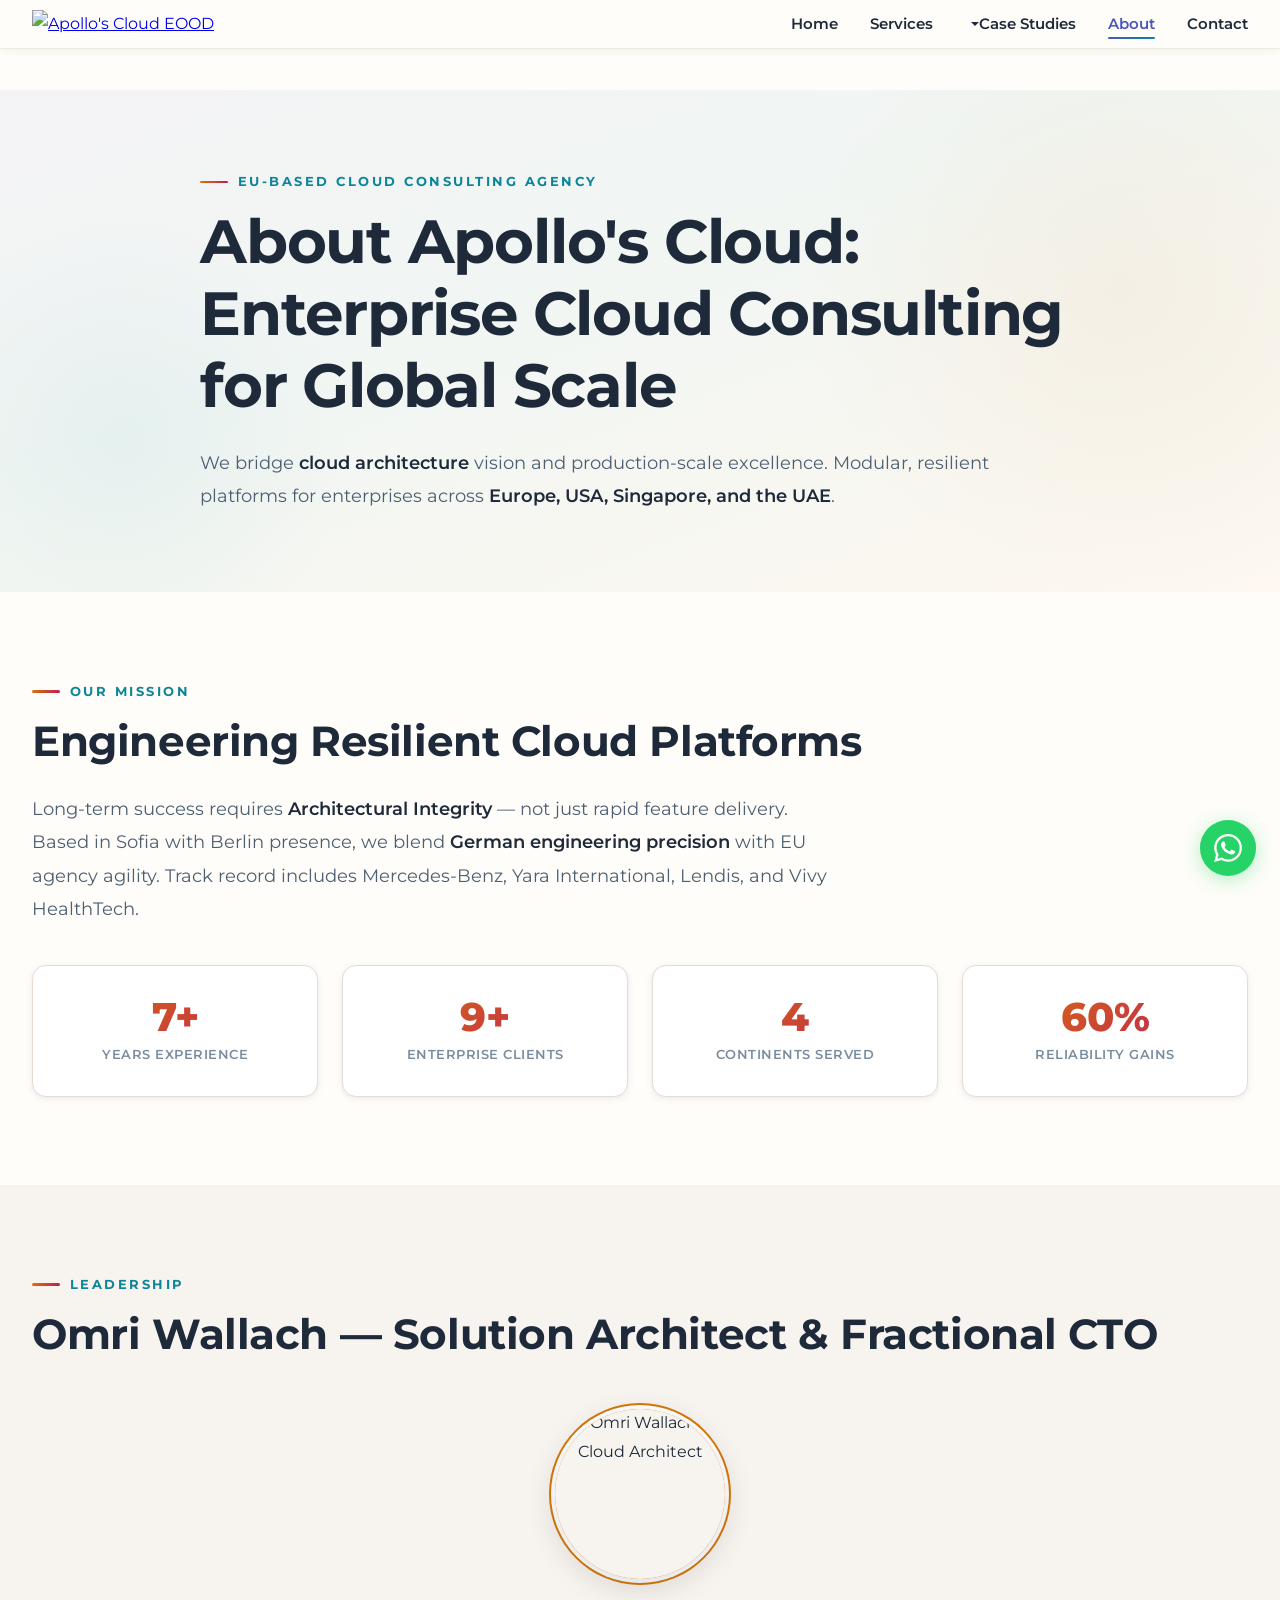
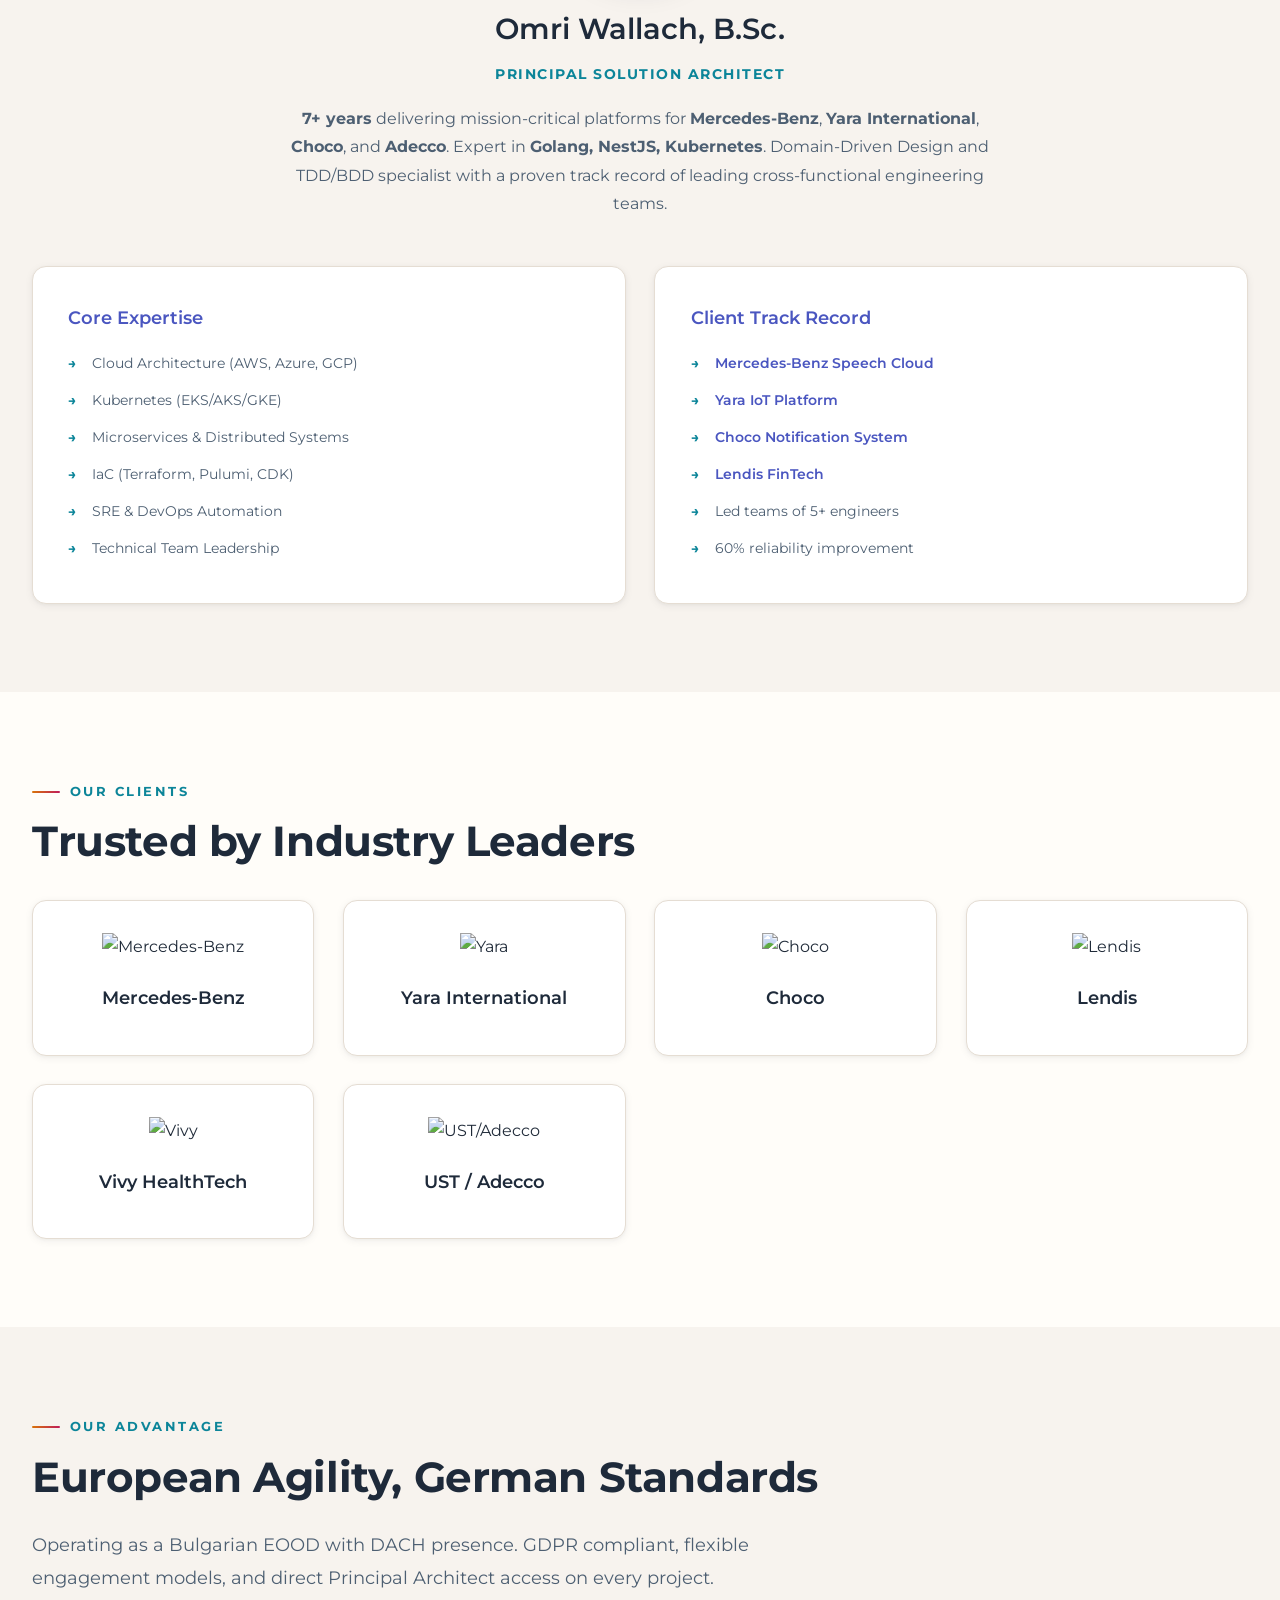
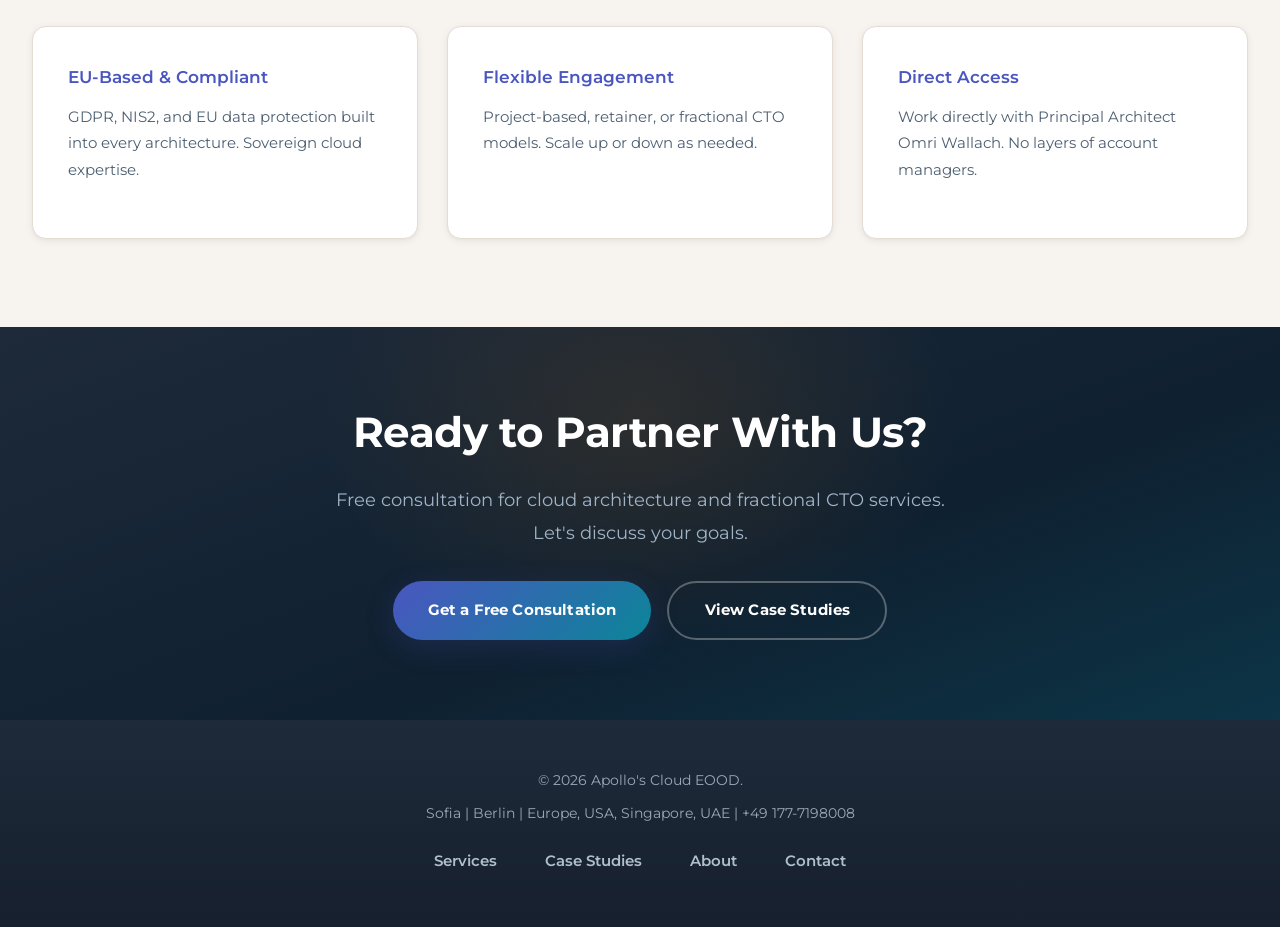
==== commit ed240ef1: "refactor: warm theme, bigger logo, fix Why Us section, align buttons - Logo: 75px height (was 50px) " ====
--- a/about-us.html
+++ b/about-us.html
@@ -6,8 +6,7 @@
     <meta name="description" content="Meet Omri Wallach, Principal Cloud Architect. 7+ years at Mercedes-Benz, Yara. EU-based cloud consulting for Europe, USA, Singapore, UAE.">
     <meta name="robots" content="index, follow, max-image-preview:large">
     <link rel="canonical" href="https://omriwa.github.io/apollos-cloud/about-us.html">
-    <meta property="og:title" content="About Apollo's Cloud | Cloud Architect Omri Wallach"><meta property="og:type" content="website"><meta property="og:url" content="https://omriwa.github.io/apollos-cloud/about-us.html"><meta property="og:image" content="https://apollos-cloud.eu/wp-content/uploads/2026/02/cropped-apollos.business.logo_-1-scaled-1.png"><meta name="twitter:card" content="summary_large_image">
-    <script type="application/ld+json">{"@context":"https://schema.org","@graph":[{"@type":"Organization","@id":"https://omriwa.github.io/apollos-cloud/#organization","name":"Apollo's Cloud EOOD","url":"https://omriwa.github.io/apollos-cloud/"},{"@type":"Person","name":"Omri Wallach","jobTitle":"Principal Solution Architect","worksFor":{"@id":"https://omriwa.github.io/apollos-cloud/#organization"},"sameAs":["https://github.com/omriwa","https://linkedin.com/in/omri-wallach-19989a113"]}]}</script>
+    <meta property="og:title" content="About Apollo's Cloud | Cloud Architect Omri Wallach"><meta property="og:type" content="website">
     <link href="https://fonts.googleapis.com/css2?family=Montserrat:wght@400;500;600;700&display=swap" rel="stylesheet">
     <link rel="stylesheet" href="css/style.css"><link rel="stylesheet" href="css/nav.css"><link rel="stylesheet" href="css/animations.css">
     <link rel="icon" type="image/png" href="https://apollos-cloud.eu/wp-content/uploads/2026/02/cropped-apollos.business.logo_-scaled-1-32x32.png" sizes="32x32">
@@ -15,14 +14,65 @@
 <body>
     <header role="banner"><div class="header-container"><a href="index.html" class="logo" aria-label="Home"><img src="https://apollos-cloud.eu/wp-content/uploads/2026/02/cropped-apollos.business.logo_-1-scaled-1-235x165.png" alt="Apollo's Cloud EOOD" width="235" height="165"></a><nav role="navigation" aria-label="Main navigation"><ul><li><a href="index.html">Home</a></li><li><a href="what-we-do.html">Services</a></li><li class="has-dropdown"><a href="case-studies.html">Case Studies</a><ul class="dropdown"><li><a href="yara-iot-platform.html">Yara</a></li><li><a href="mercedes-benz-kubernetes.html">Mercedes-Benz</a></li><li><a href="choco-notification-system.html">Choco</a></li><li><a href="lendis-fintech.html">Lendis</a></li><li><a href="vivy-healthtech.html">Vivy</a></li><li><a href="migraven-it-security.html">MigRaven</a></li><li><a href="splicky-adtech.html">Splicky</a></li><li><a href="ust-adecco-azure.html">UST/Adecco</a></li><li><a href="webiny-serverless.html">Webiny</a></li></ul></li><li><a href="about-us.html" aria-current="page">About</a></li><li><a href="contact.html">Contact</a></li></ul></nav><button class="mobile-menu-toggle" aria-label="Toggle menu" onclick="document.querySelector('nav ul').classList.toggle('active')"><span></span><span></span><span></span></button></div></header>
     <main id="main-content">
-    <section class="hero" style="min-height:auto;padding:5rem 0 3rem" aria-labelledby="ah"><div class="container"><p class="section-label">EU-Based Cloud Consulting Agency</p><h1 id="ah">About Apollo's Cloud: Enterprise Cloud Consulting for Global Scale</h1><p class="lead-text">We bridge <strong>cloud architecture</strong> vision and production-scale excellence. Modular, resilient platforms for <strong>Europe, USA, Singapore, and UAE</strong>.</p></div></section>
-    <section aria-labelledby="v1"><div class="container"><h2 id="v1">Engineering Resilient Cloud Platforms</h2><p class="lead-text">Long-term success requires <strong>Architectural Integrity</strong>. Based in Sofia with Berlin presence, we blend <strong>German engineering precision</strong> with EU agency agility. Track record: Mercedes-Benz, Yara, Lendis, Vivy.</p></div></section>
-    <section class="section-gray" aria-labelledby="l1"><div class="container"><h2 id="l1">Omri Wallach — Solution Architect &amp; Fractional CTO</h2><div class="team-section"><div class="team-avatar"><img src="https://apollos-cloud.eu/wp-content/uploads/2026/02/omri_wallach_profile-300x200.jpg" alt="Omri Wallach - Cloud Architect" width="300" height="200"></div><h3 class="team-name">Omri Wallach, B.Sc.</h3><p class="team-title">Principal Solution Architect</p><p class="team-bio"><strong>7+ years</strong> at <strong>Mercedes-Benz</strong>, <strong>Yara</strong>, <strong>Choco</strong>, <strong>Adecco</strong>. Expert in <strong>Golang, NestJS, Kubernetes</strong>. DDD and TDD/BDD specialist.</p></div><div class="services-grid" style="margin-top:2rem"><div class="service-card"><h3 style="font-size:1.1rem">Core Expertise</h3><ul><li>Cloud Architecture (AWS, Azure, GCP)</li><li>Kubernetes (EKS/AKS)</li><li>Microservices &amp; Distributed Systems</li><li>IaC (Terraform, Pulumi, CDK)</li><li>SRE &amp; DevOps</li></ul></div><div class="service-card"><h3 style="font-size:1.1rem">Track Record</h3><ul><li><a href="mercedes-benz-kubernetes.html">Mercedes-Benz Speech Cloud</a></li><li><a href="yara-iot-platform.html">Yara IoT Platform</a></li><li><a href="choco-notification-system.html">Choco Notification System</a></li><li>Led teams of 5+ engineers</li><li>60% reliability improvement</li></ul></div></div></div></section>
-    <section aria-labelledby="c1"><div class="container"><h2 id="c1">Trusted by Industry Leaders</h2><p class="lead-text"><strong>60% reliability improvement</strong>, <strong>50% latency reduction</strong>, <strong>30% cost savings</strong>.</p><div class="clients-grid" style="margin-top:2rem"><a href="mercedes-benz-kubernetes.html" class="client-card" style="text-decoration:none;color:inherit"><img src="https://apollos-cloud.eu/wp-content/uploads/2026/02/mercedes-benz-kubernetes-cloud-architecture.svg" alt="Mercedes-Benz" width="200" height="120" loading="lazy"><h4>Mercedes-Benz</h4></a><a href="yara-iot-platform.html" class="client-card" style="text-decoration:none;color:inherit"><img src="https://apollos-cloud.eu/wp-content/uploads/2026/02/yara-international-aws-iot-architecture.svg" alt="Yara" width="200" height="120" loading="lazy"><h4>Yara</h4></a><a href="choco-notification-system.html" class="client-card" style="text-decoration:none;color:inherit"><img src="https://apollos-cloud.eu/wp-content/uploads/2026/02/choco-aws-serverless-distributed-systems.jpeg" alt="Choco" width="200" height="120" loading="lazy"><h4>Choco</h4></a><a href="lendis-fintech.html" class="client-card" style="text-decoration:none;color:inherit"><img src="https://apollos-cloud.eu/wp-content/uploads/2026/02/lendis-aws-microservices-migration.webp" alt="Lendis" width="200" height="120" loading="lazy"><h4>Lendis</h4></a><a href="vivy-healthtech.html" class="client-card" style="text-decoration:none;color:inherit"><img src="https://apollos-cloud.eu/wp-content/uploads/2026/02/vivy-healthtech-aws-microservices.svg" alt="Vivy" width="200" height="120" loading="lazy"><h4>Vivy</h4></a><a href="ust-adecco-azure.html" class="client-card" style="text-decoration:none;color:inherit"><img src="https://apollos-cloud.eu/wp-content/uploads/2026/02/adecco-azure-nestjs-cloud-migration.svg" alt="UST/Adecco" width="200" height="120" loading="lazy"><h4>UST/Adecco</h4></a></div></div></section>
-    <section class="section-gray" aria-labelledby="m1"><div class="container"><h2 id="m1">European Agility, German Standards</h2><p class="lead-text">Bulgarian EOOD with DACH presence. GDPR compliant, flexible engagement models, direct Principal Architect access.</p></div></section>
-    <section style="text-align:center" aria-labelledby="cta"><div class="container"><h2 id="cta">Ready to Partner With Us?</h2><p class="lead-text" style="max-width:700px;margin:1.5rem auto 2rem">Free consultation for cloud architecture and fractional CTO services.</p><a href="contact.html" class="cta-button">Get a Free Consultation</a><a href="case-studies.html" class="cta-secondary">Case Studies</a></div></section>
+
+    <section class="hero" style="min-height:auto;padding:5rem 0 3rem" aria-labelledby="ah"><div class="container"><div class="hero-content"><p class="section-label">EU-Based Cloud Consulting Agency</p><h1 id="ah">About Apollo's Cloud: Enterprise Cloud Consulting for Global Scale</h1><p class="lead-text">We bridge <strong>cloud architecture</strong> vision and production-scale excellence. Modular, resilient platforms for enterprises across <strong>Europe, USA, Singapore, and the UAE</strong>.</p></div></div></section>
+
+    <section aria-labelledby="v1"><div class="container">
+        <p class="section-label">Our Mission</p>
+        <h2 id="v1">Engineering Resilient Cloud Platforms</h2>
+        <p class="lead-text">Long-term success requires <strong>Architectural Integrity</strong> — not just rapid feature delivery. Based in Sofia with Berlin presence, we blend <strong>German engineering precision</strong> with EU agency agility. Track record includes Mercedes-Benz, Yara International, Lendis, and Vivy HealthTech.</p>
+
+        <div class="stats-row" style="margin-top:2.5rem">
+            <div class="stat-item"><div class="stat-number">7+</div><div class="stat-label">Years Experience</div></div>
+            <div class="stat-item"><div class="stat-number">9+</div><div class="stat-label">Enterprise Clients</div></div>
+            <div class="stat-item"><div class="stat-number">4</div><div class="stat-label">Continents Served</div></div>
+            <div class="stat-item"><div class="stat-number">60%</div><div class="stat-label">Reliability Gains</div></div>
+        </div>
+    </div></section>
+
+    <section class="section-gray" aria-labelledby="l1"><div class="container">
+        <p class="section-label">Leadership</p>
+        <h2 id="l1">Omri Wallach — Solution Architect &amp; Fractional CTO</h2>
+        <div class="team-section">
+            <div class="team-avatar"><img src="https://apollos-cloud.eu/wp-content/uploads/2026/02/omri_wallach_profile-300x200.jpg" alt="Omri Wallach - Cloud Architect" width="300" height="200"></div>
+            <h3 class="team-name">Omri Wallach, B.Sc.</h3>
+            <p class="team-title">Principal Solution Architect</p>
+            <p class="team-bio"><strong>7+ years</strong> delivering mission-critical platforms for <strong>Mercedes-Benz</strong>, <strong>Yara International</strong>, <strong>Choco</strong>, and <strong>Adecco</strong>. Expert in <strong>Golang, NestJS, Kubernetes</strong>. Domain-Driven Design and TDD/BDD specialist with a proven track record of leading cross-functional engineering teams.</p>
+        </div>
+
+        <div class="services-grid" style="margin-top:2rem">
+            <div class="service-card"><h3 style="font-size:1.1rem">Core Expertise</h3><ul><li>Cloud Architecture (AWS, Azure, GCP)</li><li>Kubernetes (EKS/AKS/GKE)</li><li>Microservices &amp; Distributed Systems</li><li>IaC (Terraform, Pulumi, CDK)</li><li>SRE &amp; DevOps Automation</li><li>Technical Team Leadership</li></ul></div>
+            <div class="service-card"><h3 style="font-size:1.1rem">Client Track Record</h3><ul><li><a href="mercedes-benz-kubernetes.html">Mercedes-Benz Speech Cloud</a></li><li><a href="yara-iot-platform.html">Yara IoT Platform</a></li><li><a href="choco-notification-system.html">Choco Notification System</a></li><li><a href="lendis-fintech.html">Lendis FinTech</a></li><li>Led teams of 5+ engineers</li><li>60% reliability improvement</li></ul></div>
+        </div>
+    </div></section>
+
+    <section aria-labelledby="c1"><div class="container">
+        <p class="section-label">Our Clients</p>
+        <h2 id="c1">Trusted by Industry Leaders</h2>
+        <div class="clients-grid" style="margin-top:2rem">
+            <a href="mercedes-benz-kubernetes.html" class="client-card" style="text-decoration:none;color:inherit"><img src="https://apollos-cloud.eu/wp-content/uploads/2026/02/mercedes-benz-kubernetes-cloud-architecture.svg" alt="Mercedes-Benz" width="200" height="120" loading="lazy"><h4>Mercedes-Benz</h4></a>
+            <a href="yara-iot-platform.html" class="client-card" style="text-decoration:none;color:inherit"><img src="https://apollos-cloud.eu/wp-content/uploads/2026/02/yara-international-aws-iot-architecture.svg" alt="Yara" width="200" height="120" loading="lazy"><h4>Yara International</h4></a>
+            <a href="choco-notification-system.html" class="client-card" style="text-decoration:none;color:inherit"><img src="https://apollos-cloud.eu/wp-content/uploads/2026/02/choco-aws-serverless-distributed-systems.jpeg" alt="Choco" width="200" height="120" loading="lazy"><h4>Choco</h4></a>
+            <a href="lendis-fintech.html" class="client-card" style="text-decoration:none;color:inherit"><img src="https://apollos-cloud.eu/wp-content/uploads/2026/02/lendis-aws-microservices-migration.webp" alt="Lendis" width="200" height="120" loading="lazy"><h4>Lendis</h4></a>
+            <a href="vivy-healthtech.html" class="client-card" style="text-decoration:none;color:inherit"><img src="https://apollos-cloud.eu/wp-content/uploads/2026/02/vivy-healthtech-aws-microservices.svg" alt="Vivy" width="200" height="120" loading="lazy"><h4>Vivy HealthTech</h4></a>
+            <a href="ust-adecco-azure.html" class="client-card" style="text-decoration:none;color:inherit"><img src="https://apollos-cloud.eu/wp-content/uploads/2026/02/adecco-azure-nestjs-cloud-migration.svg" alt="UST/Adecco" width="200" height="120" loading="lazy"><h4>UST / Adecco</h4></a>
+        </div>
+    </div></section>
+
+    <section class="section-gray" aria-labelledby="m1"><div class="container">
+        <p class="section-label">Our Advantage</p>
+        <h2 id="m1">European Agility, German Standards</h2>
+        <p class="lead-text">Operating as a Bulgarian EOOD with DACH presence. GDPR compliant, flexible engagement models, and direct Principal Architect access on every project.</p>
+        <div class="services-grid" style="margin-top:2rem">
+            <div class="service-card"><h3 style="font-size:1.05rem">EU-Based &amp; Compliant</h3><p>GDPR, NIS2, and EU data protection built into every architecture. Sovereign cloud expertise.</p></div>
+            <div class="service-card"><h3 style="font-size:1.05rem">Flexible Engagement</h3><p>Project-based, retainer, or fractional CTO models. Scale up or down as needed.</p></div>
+            <div class="service-card"><h3 style="font-size:1.05rem">Direct Access</h3><p>Work directly with Principal Architect Omri Wallach. No layers of account managers.</p></div>
+        </div>
+    </div></section>
+
+    <section class="cta-banner" aria-labelledby="cta"><div class="container"><h2 id="cta">Ready to Partner With Us?</h2><p class="lead-text">Free consultation for cloud architecture and fractional CTO services. Let's discuss your goals.</p><div class="button-group" style="justify-content:center"><a href="contact.html" class="cta-button">Get a Free Consultation</a><a href="case-studies.html" class="cta-secondary">View Case Studies</a></div></div></section>
     </main>
-    <footer role="contentinfo"><div class="container"><p>&copy; 2026 Apollo's Cloud EOOD.</p><p style="margin-top:.5rem">Sofia | Berlin | Europe, USA, Singapore, UAE | <a href="tel:+491777198008" style="color:inherit">+49 177-7198008</a></p><nav aria-label="Footer" style="margin-top:1rem"><a href="what-we-do.html" style="color:rgba(255,255,255,.7);margin-right:1.5rem">Services</a><a href="case-studies.html" style="color:rgba(255,255,255,.7);margin-right:1.5rem">Case Studies</a><a href="about-us.html" style="color:rgba(255,255,255,.7);margin-right:1.5rem">About</a><a href="contact.html" style="color:rgba(255,255,255,.7)">Contact</a></nav></div></footer>
+    <footer role="contentinfo"><div class="container"><p>&copy; 2026 Apollo's Cloud EOOD.</p><p style="margin-top:.5rem">Sofia | Berlin | Europe, USA, Singapore, UAE | <a href="tel:+491777198008">+49 177-7198008</a></p><nav aria-label="Footer" style="margin-top:1rem"><a href="what-we-do.html" style="margin-right:1.5rem">Services</a><a href="case-studies.html" style="margin-right:1.5rem">Case Studies</a><a href="about-us.html" style="margin-right:1.5rem">About</a><a href="contact.html">Contact</a></nav></div></footer>
     <script src="js/main.js" defer></script>
 </body>
 </html>
--- a/css/style.css
+++ b/css/style.css
@@ -1,41 +1,78 @@
-/* Apollo's Cloud - Main Stylesheet */
+/* Apollo's Cloud - Warm Professional Theme */
+@import url('https://fonts.googleapis.com/css2?family=Montserrat:wght@400;500;600;700&display=swap');
 
 :root {
-    --primary-bg: #ffffff;
-    --secondary-bg: #f8f9fa;
-    --accent-bg: #f1f3f5;
-    --primary-text: #1a1a1a;
-    --secondary-text: #555555;
-    --accent-color: #5a6fd6;
-    --accent-secondary: #6b4e99;
-    --accent-on-gray: #4a5cb8;
-    --border-color: #e0e0e0;
-    --gradient-primary: linear-gradient(135deg, #667eea 0%, #764ba2 100%);
-    --header-bg: rgba(255, 255, 255, 0.98);
-}
-
-* { margin: 0; padding: 0; box-sizing: border-box; }
+    /* Warm professional palette */
+    --primary-bg: #fffdf9;
+    --secondary-bg: #f7f3ee;
+    --accent-bg: #f0ebe4;
+    --card-bg: #ffffff;
+    --primary-text: #1e2a3a;
+    --secondary-text: #4d5f72;
+    --muted-text: #7a8da0;
+
+    /* Multi-color accents */
+    --accent-indigo: #4a56c0;
+    --accent-teal: #0c8599;
+    --accent-amber: #d97706;
+    --accent-rose: #be185d;
+    --accent-emerald: #059669;
+
+    /* Primary accent = indigo */
+    --accent-color: var(--accent-indigo);
+
+    /* Gradients */
+    --gradient-primary: linear-gradient(135deg, #4a56c0 0%, #0c8599 100%);
+    --gradient-warm: linear-gradient(135deg, #d97706 0%, #be185d 100%);
+    --gradient-hero: linear-gradient(160deg, rgba(74,86,192,0.06) 0%, rgba(12,133,153,0.06) 40%, rgba(217,119,6,0.04) 100%);
+    --gradient-section: linear-gradient(180deg, #f7f3ee 0%, #fffdf9 100%);
+
+    /* Borders & shadows */
+    --border-color: #e5ddd3;
+    --border-light: #f0e9df;
+    --header-bg: rgba(255, 253, 249, 0.95);
+
+    --shadow-xs: 0 1px 3px rgba(30,42,58,0.04);
+    --shadow-sm: 0 2px 8px rgba(30,42,58,0.06), 0 1px 3px rgba(30,42,58,0.04);
+    --shadow-md: 0 8px 25px rgba(30,42,58,0.08), 0 2px 8px rgba(30,42,58,0.04);
+    --shadow-lg: 0 16px 50px rgba(30,42,58,0.1), 0 4px 12px rgba(30,42,58,0.06);
+    --shadow-glow-indigo: 0 8px 30px rgba(74,86,192,0.2);
+    --shadow-glow-teal: 0 8px 30px rgba(12,133,153,0.2);
+    --shadow-glow-amber: 0 8px 30px rgba(217,119,6,0.15);
+    --shadow-warm: 0 4px 20px rgba(180,140,80,0.08);
+
+    --radius: 14px;
+    --radius-sm: 8px;
+    --radius-lg: 20px;
+}
+
+*, *::before, *::after { margin: 0; padding: 0; box-sizing: border-box; }
+
+html { scroll-behavior: smooth; }
 
 body {
-    font-family: 'Montserrat', 'Segoe UI', Tahoma, Geneva, Verdana, sans-serif;
+    font-family: 'Montserrat', 'Segoe UI', -apple-system, sans-serif;
     background-color: var(--primary-bg);
     color: var(--primary-text);
     line-height: 1.8;
     overflow-x: hidden;
+    -webkit-font-smoothing: antialiased;
     -webkit-text-size-adjust: 100%;
 }
 
-/* Header */
+/* ───── HEADER ───── */
 header {
     position: fixed;
     top: 0;
     width: 100%;
     background: var(--header-bg);
-    backdrop-filter: blur(10px);
-    border-bottom: 1px solid var(--border-color);
+    backdrop-filter: blur(14px);
+    -webkit-backdrop-filter: blur(14px);
+    border-bottom: 1px solid var(--border-light);
     z-index: 1000;
-    padding: 0.8rem 0;
-    box-shadow: 0 2px 10px rgba(0,0,0,0.05);
+    padding: 0.6rem 0;
+    box-shadow: var(--shadow-xs);
+    transition: box-shadow 0.3s, padding 0.3s;
 }
 
 .header-container {
@@ -47,7 +84,12 @@
     align-items: center;
 }
 
-.logo img { height: 50px; width: auto; }
+/* ★ FIX 1: Bigger logo */
+.logo img {
+    height: 75px;
+    width: auto;
+    transition: height 0.3s;
+}
 
 nav ul {
     list-style: none;
@@ -59,163 +101,287 @@
 nav a {
     color: var(--primary-text);
     text-decoration: none;
-    font-weight: 500;
-    font-size: 0.95rem;
+    font-weight: 600;
+    font-size: 0.92rem;
     transition: color 0.3s;
     position: relative;
-}
-
-nav a:hover { color: var(--accent-color); }
+    padding: 0.3rem 0;
+}
+
+nav a:hover,
+nav a[aria-current="page"] {
+    color: var(--accent-indigo);
+}
 
 nav a::after {
     content: '';
     position: absolute;
-    bottom: -5px;
+    bottom: -2px;
     left: 0;
     width: 0;
-    height: 2px;
+    height: 2.5px;
     background: var(--gradient-primary);
     transition: width 0.3s;
-}
-
-nav a:hover::after { width: 100%; }
-
-/* Container */
+    border-radius: 2px;
+}
+
+nav a:hover::after,
+nav a[aria-current="page"]::after {
+    width: 100%;
+}
+
+/* ───── LAYOUT ───── */
 .container {
     max-width: 1400px;
     margin: 0 auto;
     padding: 0 2rem;
 }
 
-/* Hero */
+/* ───── TYPOGRAPHY ───── */
+h1 {
+    font-size: clamp(1.8rem, 5vw, 3.8rem);
+    font-weight: 700;
+    line-height: 1.18;
+    margin-bottom: 1.5rem;
+    color: var(--primary-text);
+    letter-spacing: -0.02em;
+}
+
+h2 {
+    font-size: clamp(1.5rem, 3.5vw, 2.6rem);
+    font-weight: 700;
+    line-height: 1.25;
+    margin-bottom: 1.5rem;
+    color: var(--primary-text);
+    letter-spacing: -0.01em;
+}
+
+h3 {
+    font-size: clamp(1.1rem, 2.5vw, 1.8rem);
+    font-weight: 600;
+    margin-bottom: 0.8rem;
+    color: var(--primary-text);
+}
+
+h4 {
+    font-size: 1.15rem;
+    font-weight: 600;
+    margin-bottom: 0.7rem;
+    color: var(--primary-text);
+}
+
+.section-label {
+    font-size: 0.82rem;
+    color: var(--accent-teal);
+    text-transform: uppercase;
+    letter-spacing: 2.5px;
+    margin-bottom: 0.8rem;
+    font-weight: 700;
+    display: flex;
+    align-items: center;
+    gap: 0.6rem;
+}
+
+.section-label::before {
+    content: '';
+    width: 28px;
+    height: 2.5px;
+    background: var(--gradient-warm);
+    border-radius: 2px;
+    flex-shrink: 0;
+}
+
+.lead-text {
+    font-size: clamp(1rem, 1.4vw, 1.15rem);
+    color: var(--secondary-text);
+    line-height: 1.85;
+    margin-bottom: 2rem;
+    max-width: 800px;
+}
+
+.lead-text strong {
+    color: var(--primary-text);
+    font-weight: 600;
+}
+
+.section-number {
+    font-size: 3.5rem;
+    font-weight: 800;
+    background: linear-gradient(180deg, rgba(74,86,192,0.12), rgba(12,133,153,0.04));
+    -webkit-background-clip: text;
+    -webkit-text-fill-color: transparent;
+    background-clip: text;
+    margin-bottom: -1.5rem;
+    user-select: none;
+    line-height: 1;
+}
+
+/* ───── BUTTONS ───── */
+.cta-button {
+    display: inline-flex;
+    align-items: center;
+    justify-content: center;
+    padding: 0.9rem 2.2rem;
+    background: var(--gradient-primary);
+    color: white;
+    text-decoration: none;
+    border-radius: 50px;
+    font-weight: 700;
+    font-size: 0.92rem;
+    letter-spacing: 0.01em;
+    transition: transform 0.3s, box-shadow 0.3s;
+    margin-right: 1rem;
+    margin-top: 1rem;
+    border: none;
+    cursor: pointer;
+    box-shadow: var(--shadow-glow-indigo);
+    position: relative;
+    overflow: hidden;
+    min-height: 50px;
+}
+
+.cta-button:hover {
+    transform: translateY(-3px);
+    box-shadow: 0 12px 35px rgba(74,86,192,0.3);
+}
+
+.cta-secondary {
+    display: inline-flex;
+    align-items: center;
+    justify-content: center;
+    padding: 0.9rem 2.2rem;
+    border: 2.5px solid var(--accent-indigo);
+    color: var(--accent-indigo);
+    text-decoration: none;
+    border-radius: 50px;
+    font-weight: 700;
+    font-size: 0.92rem;
+    letter-spacing: 0.01em;
+    transition: all 0.3s;
+    margin-top: 1rem;
+    cursor: pointer;
+    min-height: 50px;
+    background: transparent;
+}
+
+.cta-secondary:hover {
+    background: var(--accent-indigo);
+    color: white;
+    transform: translateY(-3px);
+    box-shadow: var(--shadow-glow-indigo);
+}
+
+/* ★ FIX 3: Button group alignment */
+.button-group {
+    display: flex;
+    align-items: stretch;
+    gap: 1rem;
+    flex-wrap: wrap;
+    margin-top: 1.5rem;
+}
+
+.button-group .cta-button,
+.button-group .cta-secondary {
+    margin-top: 0;
+    margin-right: 0;
+}
+
+/* ───── SECTIONS ───── */
+section {
+    padding: 5.5rem 0;
+    position: relative;
+}
+
+.section-gray {
+    background: var(--secondary-bg);
+}
+
+.section-warm {
+    background: var(--gradient-hero);
+}
+
+/* ───── HERO ───── */
 .hero {
     min-height: 85vh;
     display: flex;
     align-items: center;
-    margin-top: 70px;
+    margin-top: 90px;
     padding: 5rem 0;
-    background: linear-gradient(135deg, rgba(102,126,234,0.05), rgba(118,75,162,0.05));
-}
-
-.hero-content { max-width: 900px; }
-
-.section-label {
-    font-size: 0.85rem;
-    color: var(--accent-on-gray);
-    text-transform: uppercase;
-    letter-spacing: 2px;
-    margin-bottom: 1rem;
-    font-weight: 600;
-}
-
-h1 {
-    font-size: clamp(1.8rem, 5vw, 4rem);
-    font-weight: 700;
-    line-height: 1.2;
-    margin-bottom: 1.5rem;
-    color: var(--primary-text);
-}
-
-h2 {
-    font-size: clamp(1.6rem, 4vw, 2.8rem);
-    font-weight: 700;
-    line-height: 1.3;
-    margin-bottom: 1.5rem;
-    color: var(--primary-text);
-}
-
-h3 {
-    font-size: clamp(1.2rem, 2.5vw, 2rem);
-    font-weight: 600;
-    margin-bottom: 1rem;
-    color: var(--primary-text);
-}
-
-h4 {
-    font-size: 1.2rem;
-    font-weight: 600;
-    margin-bottom: 0.8rem;
-    color: var(--primary-text);
-}
-
-.lead-text {
-    font-size: clamp(1rem, 1.5vw, 1.2rem);
-    color: var(--secondary-text);
-    line-height: 1.8;
-    margin-bottom: 2rem;
-}
-
-/* Buttons */
-.cta-button {
-    display: inline-block;
-    padding: 0.9rem 2rem;
-    background: var(--gradient-primary);
-    color: white;
-    text-decoration: none;
-    border-radius: 50px;
-    font-weight: 600;
-    font-size: 0.95rem;
-    transition: transform 0.3s, box-shadow 0.3s;
-    margin-right: 1rem;
-    margin-top: 1rem;
-}
-
-.cta-button:hover {
-    transform: translateY(-3px);
-    box-shadow: 0 10px 25px rgba(102,126,234,0.3);
-}
-
-.cta-secondary {
-    display: inline-block;
-    padding: 0.9rem 2rem;
-    border: 2px solid var(--accent-color);
-    color: var(--accent-color);
-    text-decoration: none;
-    border-radius: 50px;
-    font-weight: 600;
-    font-size: 0.95rem;
-    transition: all 0.3s;
-    margin-top: 1rem;
-}
-
-.cta-secondary:hover {
-    background: var(--accent-color);
-    color: white;
-}
-
-/* Sections */
-section { padding: 5rem 0; }
-.section-gray { background-color: var(--secondary-bg); }
-.section-light { background-color: var(--accent-bg); }
-
-.section-number {
-    font-size: 3.5rem;
-    font-weight: 700;
-    color: rgba(102,126,234,0.15);
-    margin-bottom: -1.5rem;
-    user-select: none;
-}
-
-/* Client Grid */
+    background: var(--gradient-hero);
+    position: relative;
+    overflow: hidden;
+}
+
+.hero::before {
+    content: '';
+    position: absolute;
+    top: -30%;
+    right: -15%;
+    width: 700px;
+    height: 700px;
+    background: radial-gradient(circle, rgba(217,119,6,0.06) 0%, transparent 65%);
+    border-radius: 50%;
+    pointer-events: none;
+}
+
+.hero::after {
+    content: '';
+    position: absolute;
+    bottom: -20%;
+    left: -10%;
+    width: 500px;
+    height: 500px;
+    background: radial-gradient(circle, rgba(12,133,153,0.05) 0%, transparent 65%);
+    border-radius: 50%;
+    pointer-events: none;
+}
+
+.hero-content {
+    max-width: 880px;
+    position: relative;
+    z-index: 1;
+}
+
+/* ───── CLIENT GRID ───── */
 .clients-grid {
     display: grid;
     grid-template-columns: repeat(auto-fit, minmax(min(260px, 100%), 1fr));
-    gap: 2rem;
+    gap: 1.8rem;
     margin-top: 3rem;
 }
 
 .client-card {
-    background: white;
+    background: var(--card-bg);
     padding: 2rem;
-    border-radius: 12px;
-    box-shadow: 0 5px 20px rgba(0,0,0,0.08);
-    transition: transform 0.3s, box-shadow 0.3s;
+    border-radius: var(--radius);
+    border: 1px solid var(--border-color);
+    box-shadow: var(--shadow-sm);
+    transition: transform 0.35s cubic-bezier(.4,0,.2,1), box-shadow 0.35s, border-color 0.3s;
     text-align: center;
+    position: relative;
+    overflow: hidden;
+}
+
+.client-card::after {
+    content: '';
+    position: absolute;
+    bottom: 0;
+    left: 0;
+    right: 0;
+    height: 3px;
+    background: var(--gradient-warm);
+    transform: scaleX(0);
+    transition: transform 0.4s;
 }
 
 .client-card:hover {
     transform: translateY(-8px);
-    box-shadow: 0 15px 40px rgba(102,126,234,0.15);
+    box-shadow: var(--shadow-lg);
+    border-color: transparent;
+}
+
+.client-card:hover::after {
+    transform: scaleX(1);
 }
 
 .client-card img {
@@ -223,139 +389,225 @@
     max-width: 180px;
     height: auto;
     margin-bottom: 1.2rem;
-}
+    filter: saturate(0.9);
+    transition: filter 0.3s;
+}
+
+.client-card:hover img { filter: saturate(1.1); }
 
 .client-card h4, .client-card h3 {
-    font-size: 1.2rem;
-    margin-bottom: 0.6rem;
+    font-size: 1.15rem;
+    margin-bottom: 0.5rem;
+    color: var(--primary-text);
 }
 
 .client-card p {
     color: var(--secondary-text);
-    font-size: 0.9rem;
-}
-
-/* Services Grid */
+    font-size: 0.88rem;
+    line-height: 1.65;
+}
+
+/* ───── SERVICES GRID ───── */
 .services-grid {
     display: grid;
     grid-template-columns: repeat(auto-fit, minmax(min(280px, 100%), 1fr));
-    gap: 2rem;
+    gap: 1.8rem;
     margin-top: 3rem;
 }
 
 .service-card {
-    background: white;
-    padding: 2rem;
-    border-radius: 12px;
-    box-shadow: 0 5px 20px rgba(0,0,0,0.08);
-    transition: transform 0.3s;
-}
-
-.service-card:hover { transform: translateY(-4px); }
+    background: var(--card-bg);
+    padding: 2.2rem;
+    border-radius: var(--radius);
+    border: 1px solid var(--border-color);
+    box-shadow: var(--shadow-sm);
+    transition: transform 0.3s, box-shadow 0.3s, border-color 0.3s;
+    position: relative;
+}
+
+.service-card::before {
+    content: '';
+    position: absolute;
+    top: 0;
+    left: 0;
+    width: 4px;
+    height: 0;
+    background: var(--gradient-primary);
+    border-radius: 0 0 4px 0;
+    transition: height 0.4s;
+}
+
+.service-card:hover {
+    transform: translateY(-5px);
+    box-shadow: var(--shadow-md);
+    border-color: transparent;
+}
+
+.service-card:hover::before { height: 100%; }
 
 .service-card h3, .service-card h4 {
-    color: var(--accent-color);
-    margin-bottom: 0.8rem;
-}
-
-.service-card p {
+    color: var(--accent-indigo);
+    margin-bottom: 0.7rem;
+}
+
+.service-card > p {
     color: var(--secondary-text);
     margin-bottom: 1.2rem;
+    font-size: 0.92rem;
 }
 
 .service-card ul { list-style: none; }
 
 .service-card li {
-    padding: 0.4rem 0;
+    padding: 0.35rem 0;
     color: var(--secondary-text);
     position: relative;
     padding-left: 1.5rem;
-    font-size: 0.95rem;
-}
-
-.service-card li:before {
-    content: "✓";
+    font-size: 0.9rem;
+}
+
+.service-card li::before {
+    content: '→';
     position: absolute;
     left: 0;
-    color: var(--accent-color);
-    font-weight: bold;
-}
-
-/* Tech Grid */
+    color: var(--accent-teal);
+    font-weight: 700;
+}
+
+.service-card a {
+    color: var(--accent-indigo);
+    text-decoration: none;
+    font-weight: 600;
+    transition: color 0.3s;
+}
+
+.service-card a:hover { color: var(--accent-teal); }
+
+/* ───── TECH GRID ───── */
 .tech-grid {
     display: grid;
     grid-template-columns: repeat(auto-fit, minmax(min(300px, 100%), 1fr));
-    gap: 2rem;
+    gap: 1.8rem;
     margin-top: 3rem;
 }
 
 .tech-column {
-    background: white;
-    padding: 2rem;
-    border-radius: 12px;
-    box-shadow: 0 5px 20px rgba(0,0,0,0.08);
-}
-
-.tech-column h4, .tech-column h3 { margin-bottom: 0.8rem; }
-.tech-column p { color: var(--secondary-text); margin-bottom: 1.2rem; }
+    background: var(--card-bg);
+    padding: 2.2rem;
+    border-radius: var(--radius);
+    border: 1px solid var(--border-color);
+    box-shadow: var(--shadow-sm);
+    transition: transform 0.3s, box-shadow 0.3s;
+}
+
+.tech-column:hover {
+    box-shadow: var(--shadow-md);
+    transform: translateY(-3px);
+}
+
+.tech-column h4, .tech-column h3 {
+    margin-bottom: 0.7rem;
+    color: var(--accent-indigo);
+}
+
+.tech-column > p {
+    color: var(--secondary-text);
+    margin-bottom: 1.2rem;
+    font-size: 0.92rem;
+}
 
 .tech-tags {
     display: flex;
     flex-wrap: wrap;
-    gap: 0.6rem;
+    gap: 0.55rem;
 }
 
 .tech-tag {
-    background: var(--accent-bg);
-    padding: 0.4rem 0.9rem;
+    background: linear-gradient(135deg, rgba(74,86,192,0.06), rgba(12,133,153,0.06));
+    padding: 0.38rem 0.85rem;
     border-radius: 20px;
-    font-size: 0.85rem;
+    font-size: 0.82rem;
     color: var(--primary-text);
     border: 1px solid var(--border-color);
-}
-
-/* Features */
+    font-weight: 500;
+    transition: all 0.25s;
+}
+
+.tech-tag:hover {
+    border-color: var(--accent-teal);
+    color: var(--accent-teal);
+    background: rgba(12,133,153,0.08);
+    transform: translateY(-2px);
+    box-shadow: var(--shadow-xs);
+}
+
+/* ───── ★ FIX 2: FEATURES / WHY US SECTION ───── */
 .features-grid {
     display: grid;
     grid-template-columns: 1fr;
-    gap: 3rem;
+    gap: 4rem;
     margin-top: 3rem;
 }
 
 .feature-item {
     display: grid;
     grid-template-columns: 1fr 1fr;
-    gap: 2.5rem;
+    gap: 3rem;
     align-items: center;
+    background: var(--card-bg);
+    border-radius: var(--radius-lg);
+    padding: 2.5rem;
+    border: 1px solid var(--border-color);
+    box-shadow: var(--shadow-sm);
+    transition: box-shadow 0.4s, transform 0.4s;
+    /* Ensure always visible! */
+    opacity: 1 !important;
+    transform: none !important;
+}
+
+.feature-item:hover {
+    box-shadow: var(--shadow-lg);
+    transform: translateY(-4px) !important;
 }
 
 .feature-item:nth-child(even) { direction: rtl; }
 .feature-item:nth-child(even) > * { direction: ltr; }
 
-.feature-content h3, .feature-content h4 {
-    color: var(--accent-on-gray);
+.feature-content h3,
+.feature-content h4 {
+    color: var(--accent-indigo);
     margin-bottom: 0.8rem;
-    font-size: clamp(1.2rem, 2.5vw, 1.6rem);
+    font-size: clamp(1.2rem, 2.5vw, 1.5rem);
 }
 
 .feature-content p {
     color: var(--secondary-text);
-    line-height: 1.8;
+    line-height: 1.85;
+    font-size: 0.95rem;
+}
+
+.feature-content strong {
+    color: var(--primary-text);
 }
 
 .feature-image {
     width: 100%;
-    border-radius: 12px;
-    box-shadow: 0 10px 30px rgba(0,0,0,0.1);
-}
+    border-radius: var(--radius);
+    overflow: hidden;
+    box-shadow: var(--shadow-md);
+    transition: transform 0.4s;
+}
+
+.feature-image:hover { transform: scale(1.03); }
 
 .feature-image img {
     width: 100%;
     height: auto;
-    border-radius: 12px;
-}
-
-/* Team */
+    display: block;
+    border-radius: var(--radius);
+}
+
+/* ───── TEAM ───── */
 .team-section {
     text-align: center;
     max-width: 900px;
@@ -363,24 +615,31 @@
 }
 
 .team-avatar {
-    width: 160px;
-    height: 160px;
+    width: 170px;
+    height: 170px;
     border-radius: 50%;
     margin: 0 auto 1.5rem;
     overflow: hidden;
-    box-shadow: 0 10px 30px rgba(0,0,0,0.15);
-}
-
+    box-shadow: 0 8px 30px rgba(30,42,58,0.15), 0 0 0 4px var(--card-bg), 0 0 0 6px var(--accent-amber);
+    transition: transform 0.3s;
+}
+
+.team-avatar:hover { transform: scale(1.05); }
 .team-avatar img { width: 100%; height: 100%; object-fit: cover; }
-.team-name { font-size: 1.8rem; margin-bottom: 0.5rem; }
+
+.team-name {
+    font-size: 1.8rem;
+    margin-bottom: 0.4rem;
+    color: var(--primary-text);
+}
 
 .team-title {
-    color: var(--accent-color);
-    font-weight: 600;
+    color: var(--accent-teal);
+    font-weight: 700;
     margin-bottom: 1.2rem;
     text-transform: uppercase;
-    letter-spacing: 1px;
-    font-size: 0.9rem;
+    letter-spacing: 1.5px;
+    font-size: 0.85rem;
 }
 
 .team-bio {
@@ -388,9 +647,10 @@
     line-height: 1.8;
     max-width: 700px;
     margin: 0 auto 1rem;
-}
-
-/* Contact */
+    font-size: 0.98rem;
+}
+
+/* ───── CONTACT ───── */
 .contact-grid {
     display: grid;
     grid-template-columns: 1fr 1fr;
@@ -399,16 +659,17 @@
 }
 
 .contact-info {
-    background: white;
+    background: var(--card-bg);
     padding: 2.5rem;
-    border-radius: 12px;
-    box-shadow: 0 5px 20px rgba(0,0,0,0.08);
+    border-radius: var(--radius);
+    border: 1px solid var(--border-color);
+    box-shadow: var(--shadow-md);
 }
 
 .contact-item { margin-bottom: 1.8rem; }
 
 .contact-item h3, .contact-item h4 {
-    color: var(--accent-color);
+    color: var(--accent-indigo);
     margin-bottom: 0.4rem;
 }
 
@@ -416,11 +677,12 @@
     color: var(--primary-text);
     text-decoration: none;
     font-size: 1.05rem;
+    font-weight: 500;
     transition: color 0.3s;
     word-break: break-word;
 }
 
-.contact-item a:hover { color: var(--accent-color); }
+.contact-item a:hover { color: var(--accent-teal); }
 
 .social-links {
     display: flex;
@@ -430,18 +692,23 @@
 }
 
 .social-links a {
-    padding: 0.7rem 1.2rem;
+    padding: 0.65rem 1.3rem;
     background: var(--gradient-primary);
     color: white;
     text-decoration: none;
-    border-radius: 25px;
-    font-size: 0.9rem;
-    transition: transform 0.3s;
-}
-
-.social-links a:hover { transform: translateY(-3px); }
-
-/* Utility */
+    border-radius: 50px;
+    font-size: 0.85rem;
+    font-weight: 600;
+    transition: transform 0.3s, box-shadow 0.3s;
+    box-shadow: var(--shadow-sm);
+}
+
+.social-links a:hover {
+    transform: translateY(-3px);
+    box-shadow: var(--shadow-glow-indigo);
+}
+
+/* ───── UTILITY ───── */
 .sr-only {
     position: absolute;
     width: 1px; height: 1px;
@@ -452,17 +719,112 @@
     border: 0;
 }
 
-/* Footer */
+.text-center { text-align: center; }
+
+/* Colored accent underline for headings */
+.accent-underline {
+    position: relative;
+    display: inline-block;
+}
+
+.accent-underline::after {
+    content: '';
+    position: absolute;
+    bottom: -6px;
+    left: 0;
+    width: 60px;
+    height: 3px;
+    background: var(--gradient-warm);
+    border-radius: 3px;
+}
+
+/* Stats row */
+.stats-row {
+    display: grid;
+    grid-template-columns: repeat(auto-fit, minmax(150px, 1fr));
+    gap: 1.5rem;
+    margin-top: 2.5rem;
+}
+
+.stat-item {
+    text-align: center;
+    padding: 1.8rem 1rem;
+    background: var(--card-bg);
+    border-radius: var(--radius);
+    border: 1px solid var(--border-color);
+    box-shadow: var(--shadow-sm);
+    transition: transform 0.3s, box-shadow 0.3s;
+}
+
+.stat-item:hover {
+    transform: translateY(-4px);
+    box-shadow: var(--shadow-md);
+}
+
+.stat-number {
+    font-size: 2.5rem;
+    font-weight: 800;
+    background: var(--gradient-warm);
+    -webkit-background-clip: text;
+    -webkit-text-fill-color: transparent;
+    background-clip: text;
+    line-height: 1.1;
+}
+
+.stat-label {
+    font-size: 0.82rem;
+    color: var(--muted-text);
+    font-weight: 600;
+    margin-top: 0.3rem;
+    text-transform: uppercase;
+    letter-spacing: 0.5px;
+}
+
+/* ───── CTA BANNER ───── */
+.cta-banner {
+    background: linear-gradient(160deg, #1e2a3a 0%, #0f2030 60%, #0c3547 100%);
+    padding: 5rem 0;
+    text-align: center;
+    position: relative;
+    overflow: hidden;
+}
+
+.cta-banner::before {
+    content: '';
+    position: absolute;
+    top: -40%;
+    left: 50%;
+    transform: translateX(-50%);
+    width: 700px;
+    height: 500px;
+    background: radial-gradient(ellipse, rgba(217,119,6,0.12) 0%, transparent 65%);
+    pointer-events: none;
+}
+
+.cta-banner h2 { color: #fff; }
+.cta-banner .lead-text { color: #a0b4c8; max-width: 650px; margin: 1rem auto 2rem; }
+
+.cta-banner .cta-secondary {
+    border-color: rgba(255,255,255,0.3);
+    color: #fff;
+}
+
+.cta-banner .cta-secondary:hover {
+    background: rgba(255,255,255,0.1);
+    border-color: rgba(255,255,255,0.5);
+}
+
+/* ───── FOOTER ───── */
 footer {
-    background: var(--primary-text);
-    color: white;
-    padding: 2.5rem 0;
+    background: linear-gradient(180deg, #1e2a3a, #16202e);
+    color: #b0bfce;
+    padding: 3rem 0;
     text-align: center;
 }
 
-footer p { opacity: 0.8; font-size: 0.9rem; }
-footer a { transition: opacity 0.3s; }
-footer a:hover { opacity: 1; }
+footer p { opacity: 0.85; font-size: 0.88rem; }
+footer a { color: #b0bfce; transition: color 0.3s; text-decoration: none; }
+footer a:hover { color: #fff; }
 
 footer nav {
     display: flex;
@@ -471,53 +833,47 @@
     gap: 0.5rem 1.5rem;
 }
 
-/* ============================================
-   RESPONSIVE BREAKPOINTS
-   ============================================ */
-
-/* Tablet landscape (1024px) */
+/* ───── RESPONSIVE ───── */
 @media (max-width: 1024px) {
     .container { padding: 0 1.5rem; }
     .header-container { padding: 0 1.5rem; }
     section { padding: 4rem 0; }
-    .hero { min-height: auto; padding: 4rem 0; }
-    .feature-item { gap: 2rem; }
+    .hero { min-height: auto; padding: 4rem 0; margin-top: 85px; }
+    .feature-item { gap: 2rem; padding: 2rem; }
     nav ul { gap: 1.5rem; }
-    nav a { font-size: 0.88rem; }
-}
-
-/* Tablet portrait (768px) */
+}
+
 @media (max-width: 768px) {
     .container { padding: 0 1.2rem; }
     .header-container { padding: 0 1rem; }
 
-    /* Hide desktop nav, show hamburger */
+    .logo img { height: 60px; }
+
     nav > ul { display: none; }
     .mobile-menu-toggle { display: flex; }
 
     .hero {
         min-height: auto;
-        margin-top: 65px;
+        margin-top: 75px;
         padding: 3rem 0;
     }
 
     section { padding: 3rem 0; }
 
-    /* Stack all 2-col grids */
     .feature-item,
     .contact-grid {
         grid-template-columns: 1fr;
+        padding: 1.8rem;
     }
 
     .feature-item:nth-child(even) { direction: ltr; }
 
     .feature-image {
         order: -1;
-        max-height: 300px;
+        max-height: 260px;
         overflow: hidden;
     }
 
-    /* Single column grids */
     .clients-grid,
     .services-grid,
     .tech-grid {
@@ -529,46 +885,40 @@
         margin-bottom: -1rem;
     }
 
-    .lead-text { font-size: 1rem; margin-bottom: 1.5rem; }
+    .button-group {
+        flex-direction: column;
+        align-items: stretch;
+    }
 
     .cta-button, .cta-secondary {
-        display: block;
+        display: flex;
+        justify-content: center;
         text-align: center;
         margin-right: 0;
-        padding: 0.85rem 1.5rem;
     }
 
-    .team-avatar { width: 120px; height: 120px; }
-    .team-name { font-size: 1.5rem; }
-}
-
-/* Small mobile (480px) */
+    .stats-row { grid-template-columns: repeat(2, 1fr); }
+
+    .team-avatar { width: 130px; height: 130px; }
+}
+
 @media (max-width: 480px) {
     .container { padding: 0 1rem; }
     .header-container { padding: 0 0.8rem; }
-    .logo img { height: 40px; }
-
-    .hero { padding: 2.5rem 0; margin-top: 60px; }
-
+    .logo img { height: 50px; }
+    .hero { padding: 2.5rem 0; margin-top: 70px; }
     section { padding: 2.5rem 0; }
-
-    .client-card, .service-card, .tech-column {
-        padding: 1.5rem;
-    }
-
-    .contact-info { padding: 1.5rem; }
-
+    .client-card, .service-card, .tech-column { padding: 1.5rem; }
+    .feature-item { padding: 1.4rem; gap: 1.5rem; }
     .section-number { font-size: 2rem; }
-    .section-label { font-size: 0.75rem; letter-spacing: 1.5px; }
-
-    footer nav { gap: 0.3rem 1rem; }
-    footer nav a { font-size: 0.85rem; }
-}
-
-/* Animations */
+    .section-label { font-size: 0.75rem; }
+    .section-label::before { width: 20px; }
+}
+
+/* ───── ANIMATIONS ───── */
 @keyframes fadeInUp {
-    from { opacity: 0; transform: translateY(30px); }
+    from { opacity: 0; transform: translateY(25px); }
     to { opacity: 1; transform: translateY(0); }
 }
 
-.fade-in { animation: fadeInUp 0.8s ease-out; }
+.fade-in { animation: fadeInUp 0.7s ease-out; }
--- a/css/nav.css
+++ b/css/nav.css
@@ -1,7 +1,5 @@
-/* Dropdown Navigation */
-.has-dropdown {
-    position: relative;
-}
+/* Dropdown Navigation - Warm Theme */
+.has-dropdown { position: relative; }
 
 .has-dropdown > a::before {
     content: '';
@@ -22,13 +20,13 @@
     top: 100%;
     left: 50%;
     transform: translateX(-50%);
-    background: white;
-    border-radius: 12px;
-    box-shadow: 0 15px 40px rgba(0,0,0,0.12);
+    background: var(--card-bg, #fff);
+    border-radius: 14px;
+    box-shadow: 0 15px 40px rgba(30,42,58,0.12), 0 4px 12px rgba(30,42,58,0.06);
     padding: 0.8rem 0;
     min-width: 240px;
     z-index: 1001;
-    border: 1px solid var(--border-color);
+    border: 1px solid var(--border-color, #e5ddd3);
     margin-top: 10px;
 }
 
@@ -38,23 +36,20 @@
     top: -8px;
     left: 50%;
     width: 16px; height: 16px;
-    background: white;
-    border: 1px solid var(--border-color);
-    border-bottom: none;
-    border-right: none;
+    background: var(--card-bg, #fff);
+    border: 1px solid var(--border-color, #e5ddd3);
+    border-bottom: none; border-right: none;
     transform: translateX(-50%) rotate(45deg);
 }
 
-.has-dropdown:hover .dropdown {
-    display: block;
-}
+.has-dropdown:hover .dropdown { display: block; }
 
 .dropdown li { list-style: none; }
 
 .dropdown a {
     display: block;
     padding: 0.5rem 1.5rem;
-    color: var(--primary-text);
+    color: var(--primary-text, #1e2a3a);
     font-size: 0.85rem;
     font-weight: 500;
     white-space: nowrap;
@@ -64,8 +59,8 @@
 .dropdown a::after { display: none !important; }
 
 .dropdown a:hover {
-    background: var(--accent-bg);
-    color: var(--accent-color);
+    background: linear-gradient(135deg, rgba(74,86,192,0.06), rgba(12,133,153,0.06));
+    color: var(--accent-indigo, #4a56c0);
 }
 
 /* Mobile Menu Toggle */
@@ -83,49 +78,39 @@
 .mobile-menu-toggle span {
     display: block;
     width: 24px;
-    height: 2px;
-    background: var(--primary-text);
+    height: 2.5px;
+    background: var(--primary-text, #1e2a3a);
     border-radius: 2px;
     transition: all 0.3s;
 }
 
-/* ===== MOBILE NAV ===== */
 @media (max-width: 768px) {
-    .mobile-menu-toggle {
-        display: flex;
-    }
+    .mobile-menu-toggle { display: flex; }
 
     nav > ul {
         display: none;
         position: absolute;
         top: 100%;
-        left: 0;
-        right: 0;
-        background: white;
+        left: 0; right: 0;
+        background: var(--primary-bg, #fffdf9);
         flex-direction: column;
         padding: 0.5rem 1.5rem 1.5rem;
         gap: 0;
-        box-shadow: 0 10px 30px rgba(0,0,0,0.1);
-        border-top: 1px solid var(--border-color);
+        box-shadow: 0 10px 30px rgba(30,42,58,0.1);
+        border-top: 1px solid var(--border-color, #e5ddd3);
         max-height: 80vh;
         overflow-y: auto;
-        -webkit-overflow-scrolling: touch;
     }
 
-    nav > ul.active {
-        display: flex;
-    }
+    nav > ul.active { display: flex; }
 
     nav > ul > li {
         padding: 0.7rem 0;
-        border-bottom: 1px solid var(--border-color);
+        border-bottom: 1px solid var(--border-light, #f0e9df);
     }
 
-    nav > ul > li:last-child {
-        border-bottom: none;
-    }
+    nav > ul > li:last-child { border-bottom: none; }
 
-    /* Mobile dropdown: always visible, no hover needed */
     .has-dropdown .dropdown {
         position: static;
         transform: none;
@@ -144,11 +129,11 @@
     .dropdown a {
         padding: 0.35rem 0;
         font-size: 0.82rem;
-        color: var(--secondary-text);
+        color: var(--secondary-text, #4d5f72);
     }
 
     .dropdown a:hover {
         background: transparent;
-        color: var(--accent-color);
+        color: var(--accent-indigo, #4a56c0);
     }
 }
--- a/css/animations.css
+++ b/css/animations.css
@@ -1,19 +1,17 @@
 /* ===== SCROLL REVEAL ANIMATIONS ===== */
 
-/* Base state: hidden, shifted down */
 .reveal {
     opacity: 0;
-    transform: translateY(30px);
+    transform: translateY(25px);
     transition: opacity 0.6s ease-out, transform 0.6s ease-out;
 }
 
-/* Revealed state */
 .reveal.revealed {
     opacity: 1;
     transform: translateY(0);
 }
 
-/* Cards get a slight scale too */
+/* Cards scale */
 .client-card.reveal,
 .service-card.reveal,
 .tech-column.reveal,
@@ -21,7 +19,7 @@
 .impact-item.reveal,
 .case-card.reveal,
 .stat-item.reveal {
-    transform: translateY(30px) scale(0.97);
+    transform: translateY(25px) scale(0.98);
 }
 
 .client-card.revealed,
@@ -34,39 +32,30 @@
     transform: translateY(0) scale(1);
 }
 
-/* Feature items slide from sides */
-.feature-item.reveal:nth-child(odd) {
-    transform: translateX(-40px);
-    opacity: 0;
-    transition: opacity 0.7s ease-out, transform 0.7s ease-out;
-}
-
-.feature-item.reveal:nth-child(even) {
-    transform: translateX(40px);
-    opacity: 0;
-    transition: opacity 0.7s ease-out, transform 0.7s ease-out;
+/* ★ FIX: Feature items ALWAYS visible - never hide them */
+.feature-item.reveal {
+    opacity: 1 !important;
+    transform: none !important;
 }
 
 .feature-item.revealed {
-    transform: translateX(0) !important;
-    opacity: 1;
+    opacity: 1 !important;
+    transform: none !important;
 }
 
-/* Challenge cards slide from left */
+/* Challenge cards */
 .challenge-card.reveal {
-    transform: translateX(-20px);
+    transform: translateX(-15px);
     transition: opacity 0.5s ease-out, transform 0.5s ease-out;
 }
 
-.challenge-card.revealed {
-    transform: translateX(0);
-}
+.challenge-card.revealed { transform: translateX(0); }
 
-/* Hero content fades in + slides up */
+/* Hero */
 .hero-content.reveal,
 .case-study-hero .container.reveal {
-    transform: translateY(40px);
-    transition: opacity 0.8s ease-out, transform 0.8s ease-out;
+    transform: translateY(35px);
+    transition: opacity 0.7s ease-out, transform 0.7s ease-out;
 }
 
 .hero-content.revealed,
@@ -74,30 +63,20 @@
     transform: translateY(0);
 }
 
-/* Profile card pops in */
+/* Profile card */
 .profile-card.reveal {
-    transform: translateY(20px) scale(0.95);
-    transition: opacity 0.6s ease-out, transform 0.6s cubic-bezier(0.34, 1.56, 0.64, 1);
+    transform: translateY(15px) scale(0.97);
+    transition: opacity 0.5s ease-out, transform 0.5s cubic-bezier(0.34,1.56,0.64,1);
 }
 
-.profile-card.revealed {
-    transform: translateY(0) scale(1);
+.profile-card.revealed { transform: translateY(0) scale(1); }
+
+/* ===== HOVER EFFECTS ===== */
+
+.tech-tag {
+    transition: transform 0.2s ease, box-shadow 0.2s ease, background 0.2s ease, border-color 0.2s ease, color 0.2s ease;
 }
 
-/* ===== HOVER MICRO-INTERACTIONS ===== */
-
-/* Tech tags bounce on hover */
-.tech-tag {
-    transition: transform 0.2s ease, box-shadow 0.2s ease, background 0.2s ease;
-}
-
-.tech-tag:hover {
-    transform: translateY(-2px);
-    box-shadow: 0 4px 12px rgba(102, 126, 234, 0.15);
-    background: rgba(102, 126, 234, 0.08);
-}
-
-/* CTA buttons pulse subtle glow */
 .cta-button {
     position: relative;
     overflow: hidden;
@@ -106,32 +85,17 @@
 .cta-button::before {
     content: '';
     position: absolute;
-    top: 50%;
-    left: 50%;
-    width: 0;
-    height: 0;
-    background: rgba(255, 255, 255, 0.2);
+    top: 50%; left: 50%;
+    width: 0; height: 0;
+    background: rgba(255,255,255,0.15);
     border-radius: 50%;
-    transform: translate(-50%, -50%);
-    transition: width 0.6s ease, height 0.6s ease;
+    transform: translate(-50%,-50%);
+    transition: width 0.5s, height 0.5s;
 }
 
-.cta-button:hover::before {
-    width: 300px;
-    height: 300px;
-}
+.cta-button:hover::before { width: 300px; height: 300px; }
 
-/* Section labels fade-slide */
-.section-label {
-    transition: color 0.3s ease;
-}
-
-/* Nav links smooth underline */
-nav a {
-    transition: color 0.3s ease;
-}
-
-/* ===== WHATSAPP FLOATING BUTTON ===== */
+/* ===== WHATSAPP BUTTON ===== */
 
 .whatsapp-float {
     position: fixed;
@@ -144,13 +108,13 @@
     display: flex;
     align-items: center;
     justify-content: center;
-    box-shadow: 0 4px 20px rgba(37, 211, 102, 0.4);
+    box-shadow: 0 4px 20px rgba(37,211,102,0.35);
     z-index: 9999;
     text-decoration: none;
     cursor: pointer;
     opacity: 0;
     transform: scale(0.5) translateY(20px);
-    transition: opacity 0.4s ease, transform 0.4s cubic-bezier(0.34, 1.56, 0.64, 1), box-shadow 0.3s ease;
+    transition: opacity 0.4s, transform 0.4s cubic-bezier(0.34,1.56,0.64,1), box-shadow 0.3s;
 }
 
 .whatsapp-float.whatsapp-visible {
@@ -160,122 +124,65 @@
 
 .whatsapp-float:hover {
     transform: scale(1.1) translateY(-3px);
-    box-shadow: 0 8px 30px rgba(37, 211, 102, 0.5);
+    box-shadow: 0 8px 30px rgba(37,211,102,0.5);
 }
 
-.whatsapp-float:active {
-    transform: scale(0.95);
-}
-
-/* Pulse ring animation */
 .whatsapp-float::after {
     content: '';
     position: absolute;
-    width: 56px;
-    height: 56px;
+    width: 56px; height: 56px;
     border-radius: 50%;
-    background: rgba(37, 211, 102, 0.3);
+    background: rgba(37,211,102,0.25);
     animation: whatsappPulse 2s ease-out infinite;
     z-index: -1;
 }
 
 @keyframes whatsappPulse {
-    0% {
-        transform: scale(1);
-        opacity: 0.6;
-    }
-    100% {
-        transform: scale(1.6);
-        opacity: 0;
-    }
+    0% { transform: scale(1); opacity: 0.5; }
+    100% { transform: scale(1.6); opacity: 0; }
 }
 
-/* Tooltip */
 .whatsapp-tooltip {
     position: absolute;
     right: 68px;
     top: 50%;
     transform: translateY(-50%);
-    background: #333;
+    background: var(--primary-text, #1e2a3a);
     color: white;
     padding: 0.4rem 0.8rem;
     border-radius: 6px;
-    font-size: 0.8rem;
-    font-weight: 500;
+    font-size: 0.78rem;
+    font-weight: 600;
     white-space: nowrap;
     opacity: 0;
     pointer-events: none;
-    transition: opacity 0.3s ease;
+    transition: opacity 0.3s;
     font-family: 'Montserrat', sans-serif;
 }
 
 .whatsapp-tooltip::after {
     content: '';
     position: absolute;
-    left: 100%;
-    top: 50%;
+    left: 100%; top: 50%;
     transform: translateY(-50%);
     border: 5px solid transparent;
-    border-left-color: #333;
+    border-left-color: var(--primary-text, #1e2a3a);
 }
 
-.whatsapp-float:hover .whatsapp-tooltip {
-    opacity: 1;
+.whatsapp-float:hover .whatsapp-tooltip { opacity: 1; }
+
+@media (max-width: 768px) {
+    .whatsapp-float { bottom: 16px; right: 16px; width: 50px; height: 50px; }
+    .whatsapp-float::after { width: 50px; height: 50px; }
+    .whatsapp-float svg { width: 24px; height: 24px; }
+    .whatsapp-tooltip { display: none; }
 }
 
-/* ===== RESPONSIVE: WhatsApp button ===== */
-@media (max-width: 768px) {
-    .whatsapp-float {
-        bottom: 16px;
-        right: 16px;
-        width: 50px;
-        height: 50px;
-    }
-
-    .whatsapp-float::after {
-        width: 50px;
-        height: 50px;
-    }
-
-    .whatsapp-float svg {
-        width: 24px;
-        height: 24px;
-    }
-
-    .whatsapp-tooltip {
-        display: none;
-    }
+@media (prefers-reduced-motion: reduce) {
+    .reveal { opacity: 1; transform: none; transition: none; }
+    .reveal.revealed { transform: none; }
+    .whatsapp-float, .whatsapp-float.whatsapp-visible { transition: none; opacity: 1; transform: scale(1); }
+    .whatsapp-float::after { animation: none; }
+    .cta-button::before { display: none; }
+    *, *::before, *::after { animation-duration: 0.01ms !important; transition-duration: 0.01ms !important; }
 }
-
-/* ===== RESPECT REDUCED MOTION ===== */
-@media (prefers-reduced-motion: reduce) {
-    .reveal {
-        opacity: 1;
-        transform: none;
-        transition: none;
-    }
-
-    .reveal.revealed {
-        transform: none;
-    }
-
-    .whatsapp-float,
-    .whatsapp-float.whatsapp-visible {
-        transition: none;
-        opacity: 1;
-        transform: scale(1);
-    }
-
-    .whatsapp-float::after {
-        animation: none;
-    }
-
-    .cta-button::before {
-        display: none;
-    }
-
-    *, *::before, *::after {
-        animation-duration: 0.01ms !important;
-        transition-duration: 0.01ms !important;
-    }
-}
